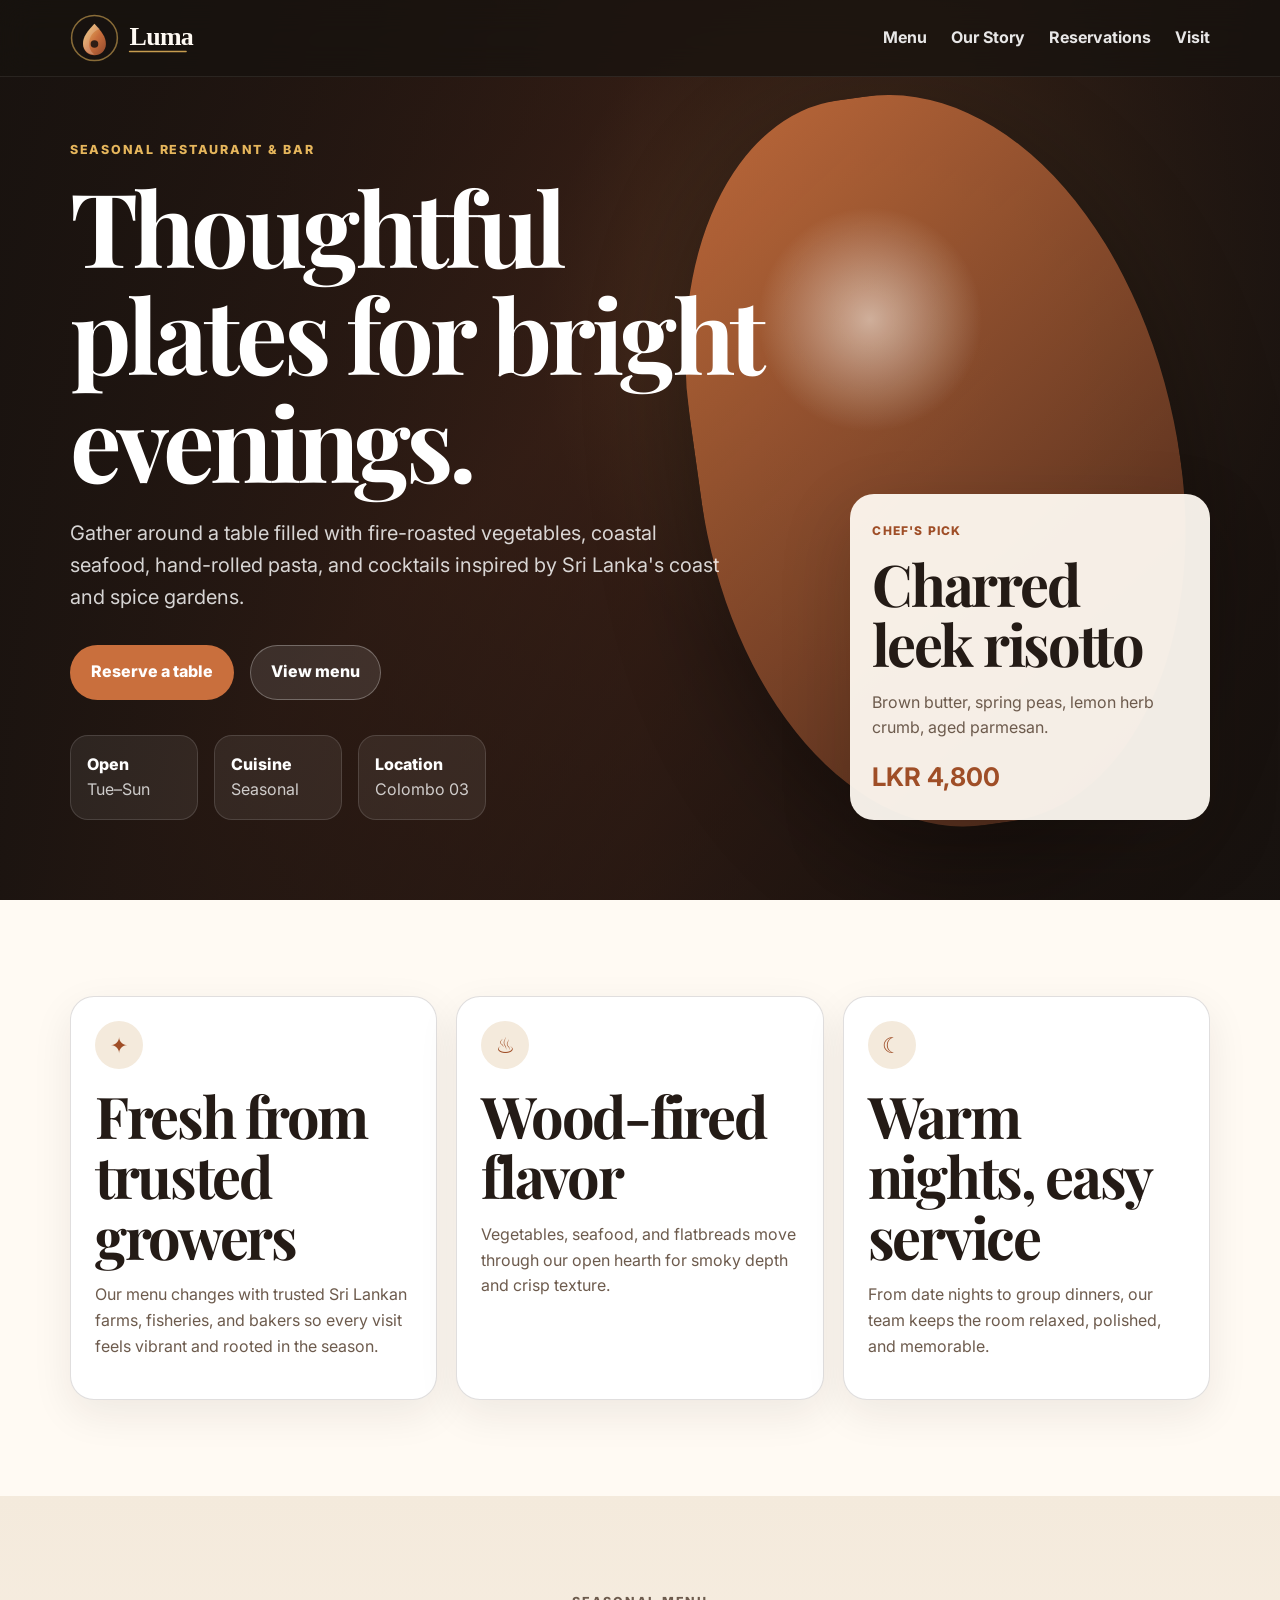
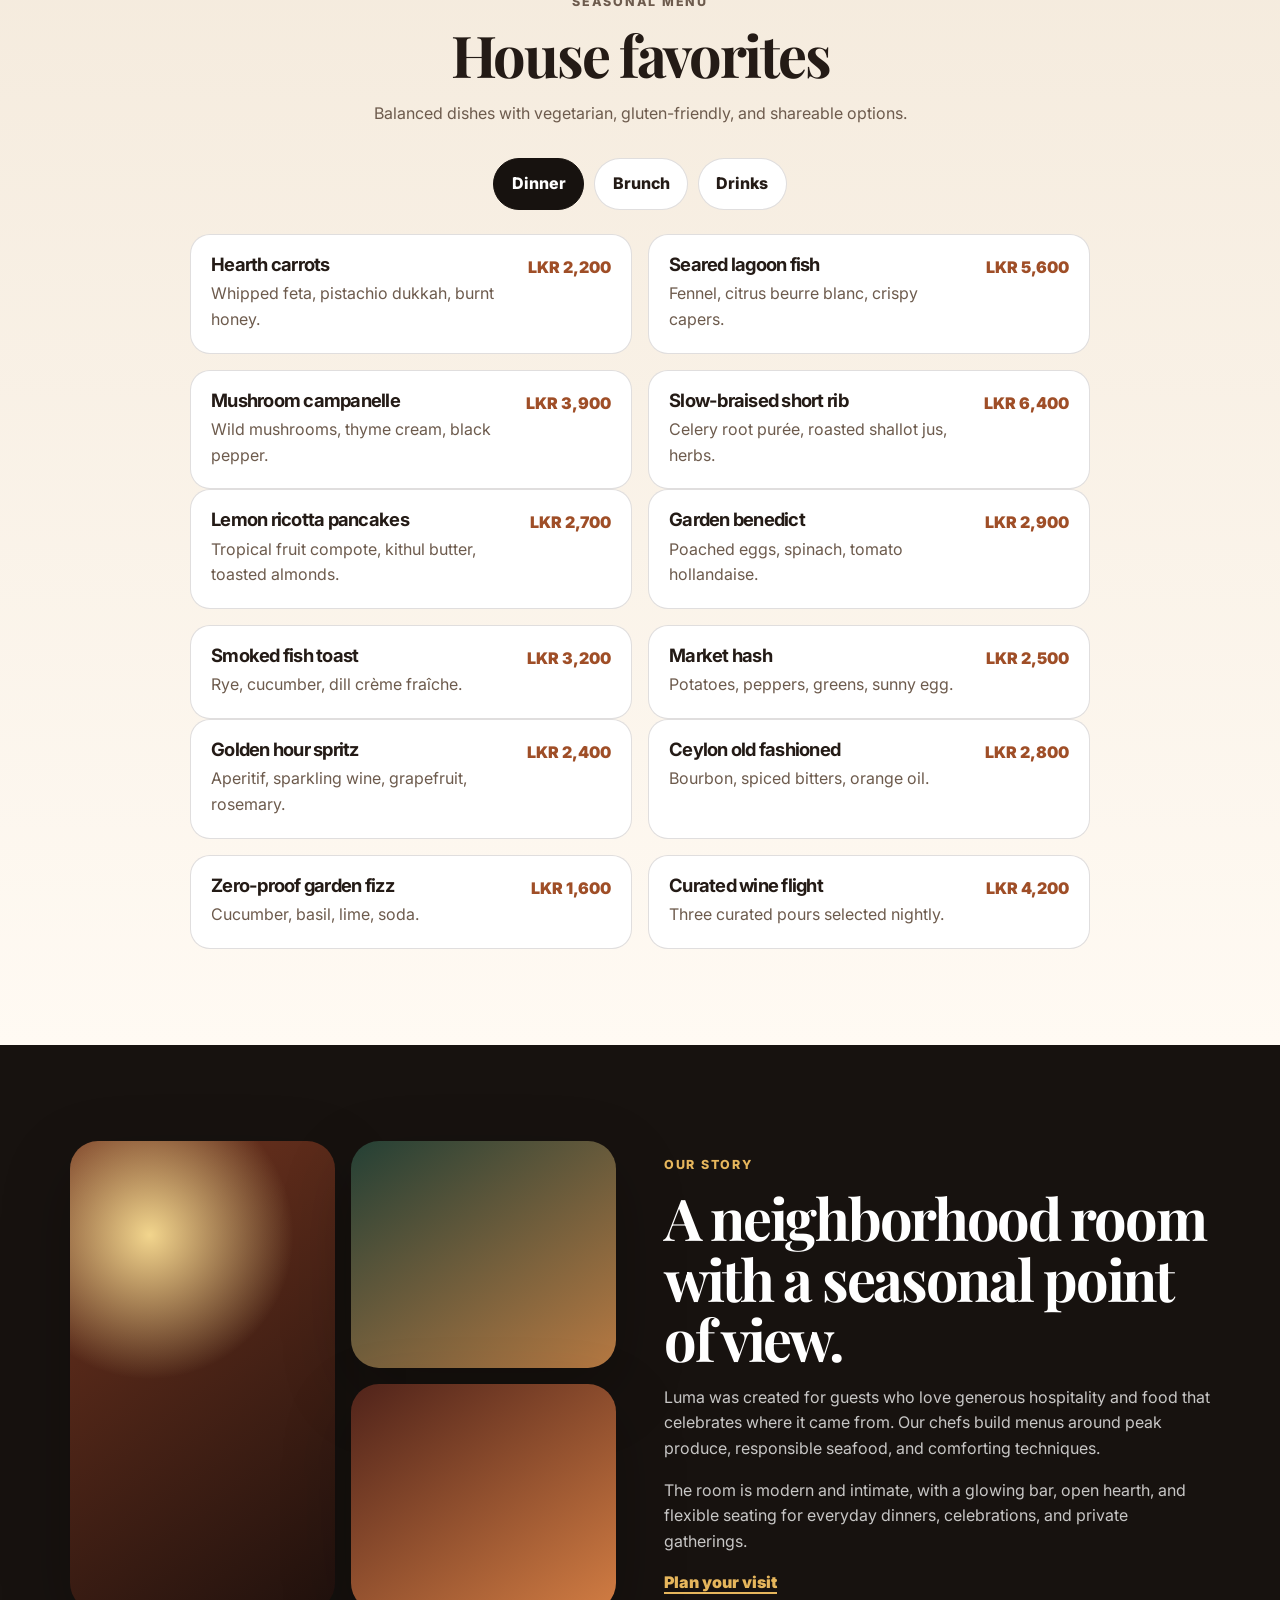
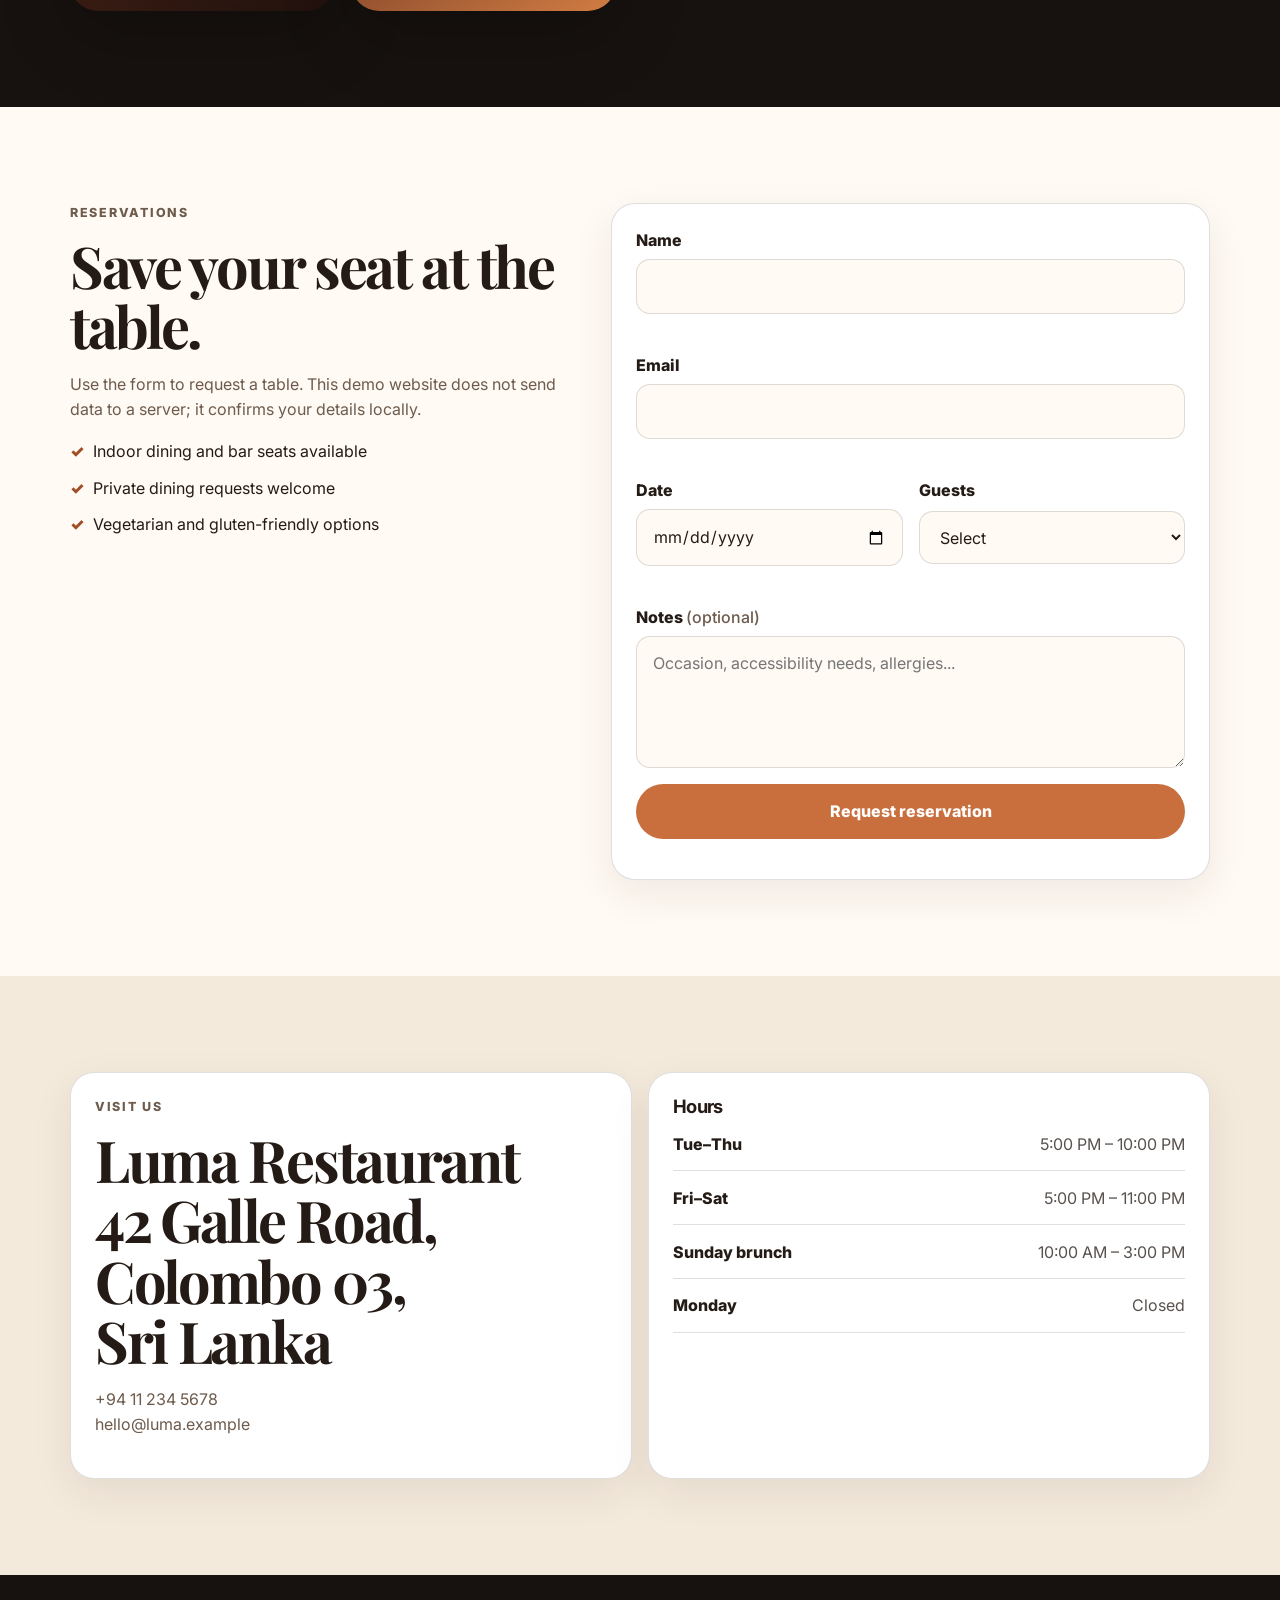
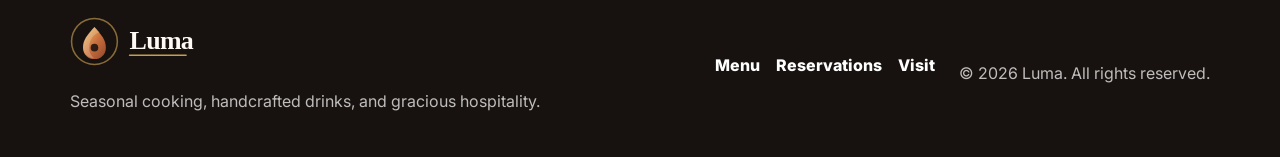
==== index.html @ 7c598e60 "Initial website" ====
<!DOCTYPE html>
<html lang="en">
<head>
  <meta charset="UTF-8">
  <meta name="viewport" content="width=device-width, initial-scale=1.0">
  <meta name="description" content="Luma is a premium modern restaurant in Colombo serving seasonal dishes, handcrafted drinks, and warm Sri Lankan hospitality. Explore our menu, hours, location, and reservations.">
  <meta name="keywords" content="restaurant, seasonal menu, fine casual dining, reservations, brunch, dinner">
  <meta name="author" content="Luma">
  <meta name="robots" content="index, follow">
  <meta property="og:title" content="Luma | Seasonal Restaurant & Bar">
  <meta property="og:description" content="Seasonal plates, crafted cocktails, and memorable hospitality in a modern dining room.">
  <meta property="og:type" content="website">
  <meta property="og:url" content="https://luma-restaurant.example/">
  <meta property="og:image" content="https://luma-restaurant.example/logo.svg">
  <meta name="twitter:card" content="summary_large_image">
  <meta name="theme-color" content="#17120f">
  <title>Luma | Seasonal Restaurant & Bar</title>
  <link rel="canonical" href="https://luma-restaurant.example/">
  <link rel="preconnect" href="https://fonts.googleapis.com">
  <link rel="preconnect" href="https://fonts.gstatic.com" crossorigin>
  <link href="https://fonts.googleapis.com/css2?family=Inter:wght@400;500;600;700;800&family=Playfair+Display:wght@600;700&display=swap" rel="stylesheet">
  <link rel="stylesheet" href="styles.css">
  <link rel="icon" href="favicon.svg" type="image/svg+xml">
  <link rel="apple-touch-icon" href="logo.svg">
  <script type="application/ld+json">
  {
    "@context": "https://schema.org",
    "@type": "Restaurant",
    "name": "Luma",
    "description": "A premium modern restaurant in Colombo serving seasonal dishes and handcrafted drinks.",
    "servesCuisine": ["Seasonal", "Contemporary Sri Lankan", "Vegetarian"],
    "priceRange": "LKR 1,000-6,000",
    "telephone": "+94-11-234-5678",
    "address": {
      "@type": "PostalAddress",
      "streetAddress": "42 Galle Road",
      "addressLocality": "Colombo 03",
      "addressRegion": "Western Province",
      "postalCode": "00300",
      "addressCountry": "LK"
    },
    "openingHoursSpecification": [
      {"@type":"OpeningHoursSpecification","dayOfWeek":["Tuesday","Wednesday","Thursday"],"opens":"17:00","closes":"22:00"},
      {"@type":"OpeningHoursSpecification","dayOfWeek":["Friday","Saturday"],"opens":"17:00","closes":"23:00"},
      {"@type":"OpeningHoursSpecification","dayOfWeek":"Sunday","opens":"10:00","closes":"15:00"}
    ],
    "acceptsReservations": "True"
  }
  </script>
</head>
<body>
  <a class="skip-link" href="#main">Skip to main content</a>

  <header class="site-header" data-header>
    <nav class="nav container" aria-label="Main navigation">
      <a class="logo" href="#hero" aria-label="Luma home">
        <img class="site-logo" src="logo.svg" alt="" width="220" height="64">
        <span class="logo-text">Luma</span>
      </a>
      <button class="nav-toggle" type="button" aria-label="Open menu" aria-expanded="false" aria-controls="primary-menu" data-nav-toggle>
        <span></span><span></span><span></span>
      </button>
      <ul class="nav-menu" id="primary-menu" data-nav-menu>
        <li><a href="#menu">Menu</a></li>
        <li><a href="#story">Our Story</a></li>
        <li><a href="#reservations">Reservations</a></li>
        <li><a href="#visit">Visit</a></li>
      </ul>
    </nav>
  </header>

  <main id="main">
    <section class="hero" id="hero" aria-labelledby="hero-title">
      <div class="hero-bg" aria-hidden="true"></div>
      <div class="container hero-grid">
        <div class="hero-content reveal">
          <p class="eyebrow">Seasonal restaurant & bar</p>
          <h1 id="hero-title">Thoughtful plates for bright evenings.</h1>
          <p class="hero-copy">Gather around a table filled with fire-roasted vegetables, coastal seafood, hand-rolled pasta, and cocktails inspired by Sri Lanka's coast and spice gardens.</p>
          <div class="hero-actions">
            <a class="btn btn-primary" href="#reservations">Reserve a table</a>
            <a class="btn btn-secondary" href="#menu">View menu</a>
          </div>
          <dl class="hero-meta" aria-label="Restaurant highlights">
            <div><dt>Open</dt><dd>Tue–Sun</dd></div>
            <div><dt>Cuisine</dt><dd>Seasonal</dd></div>
            <div><dt>Location</dt><dd>Colombo 03</dd></div>
          </dl>
        </div>
        <aside class="feature-card reveal" aria-label="Chef special">
          <span class="card-tag">Chef's pick</span>
          <h2>Charred leek risotto</h2>
          <p>Brown butter, spring peas, lemon herb crumb, aged parmesan.</p>
          <strong>LKR 4,800</strong>
        </aside>
      </div>
    </section>

    <section class="section intro" aria-label="Dining experience">
      <div class="container intro-grid">
        <article class="intro-card reveal">
          <span class="icon" aria-hidden="true">✦</span>
          <h2>Fresh from trusted growers</h2>
          <p>Our menu changes with trusted Sri Lankan farms, fisheries, and bakers so every visit feels vibrant and rooted in the season.</p>
        </article>
        <article class="intro-card reveal">
          <span class="icon" aria-hidden="true">♨</span>
          <h2>Wood-fired flavor</h2>
          <p>Vegetables, seafood, and flatbreads move through our open hearth for smoky depth and crisp texture.</p>
        </article>
        <article class="intro-card reveal">
          <span class="icon" aria-hidden="true">☾</span>
          <h2>Warm nights, easy service</h2>
          <p>From date nights to group dinners, our team keeps the room relaxed, polished, and memorable.</p>
        </article>
      </div>
    </section>

    <section class="section menu-section" id="menu" aria-labelledby="menu-title">
      <div class="container">
        <div class="section-heading reveal">
          <p class="eyebrow">Seasonal menu</p>
          <h2 id="menu-title">House favorites</h2>
          <p>Balanced dishes with vegetarian, gluten-friendly, and shareable options.</p>
        </div>
        <div class="menu-tabs reveal" role="tablist" aria-label="Menu categories">
          <button class="tab-button active" type="button" role="tab" aria-selected="true" aria-controls="dinner-panel" id="dinner-tab" data-tab="dinner">Dinner</button>
          <button class="tab-button" type="button" role="tab" aria-selected="false" aria-controls="brunch-panel" id="brunch-tab" data-tab="brunch">Brunch</button>
          <button class="tab-button" type="button" role="tab" aria-selected="false" aria-controls="drinks-panel" id="drinks-tab" data-tab="drinks">Drinks</button>
        </div>
        <div class="menu-panels">
          <div class="menu-panel active" id="dinner-panel" role="tabpanel" aria-labelledby="dinner-tab" data-panel="dinner">
            <article class="menu-item"><div><h3>Hearth carrots</h3><p>Whipped feta, pistachio dukkah, burnt honey.</p></div><span>LKR 2,200</span></article>
            <article class="menu-item"><div><h3>Seared lagoon fish</h3><p>Fennel, citrus beurre blanc, crispy capers.</p></div><span>LKR 5,600</span></article>
            <article class="menu-item"><div><h3>Mushroom campanelle</h3><p>Wild mushrooms, thyme cream, black pepper.</p></div><span>LKR 3,900</span></article>
            <article class="menu-item"><div><h3>Slow-braised short rib</h3><p>Celery root purée, roasted shallot jus, herbs.</p></div><span>LKR 6,400</span></article>
          </div>
          <div class="menu-panel" id="brunch-panel" role="tabpanel" aria-labelledby="brunch-tab" data-panel="brunch" hidden>
            <article class="menu-item"><div><h3>Lemon ricotta pancakes</h3><p>Tropical fruit compote, kithul butter, toasted almonds.</p></div><span>LKR 2,700</span></article>
            <article class="menu-item"><div><h3>Garden benedict</h3><p>Poached eggs, spinach, tomato hollandaise.</p></div><span>LKR 2,900</span></article>
            <article class="menu-item"><div><h3>Smoked fish toast</h3><p>Rye, cucumber, dill crème fraîche.</p></div><span>LKR 3,200</span></article>
            <article class="menu-item"><div><h3>Market hash</h3><p>Potatoes, peppers, greens, sunny egg.</p></div><span>LKR 2,500</span></article>
          </div>
          <div class="menu-panel" id="drinks-panel" role="tabpanel" aria-labelledby="drinks-tab" data-panel="drinks" hidden>
            <article class="menu-item"><div><h3>Golden hour spritz</h3><p>Aperitif, sparkling wine, grapefruit, rosemary.</p></div><span>LKR 2,400</span></article>
            <article class="menu-item"><div><h3>Ceylon old fashioned</h3><p>Bourbon, spiced bitters, orange oil.</p></div><span>LKR 2,800</span></article>
            <article class="menu-item"><div><h3>Zero-proof garden fizz</h3><p>Cucumber, basil, lime, soda.</p></div><span>LKR 1,600</span></article>
            <article class="menu-item"><div><h3>Curated wine flight</h3><p>Three curated pours selected nightly.</p></div><span>LKR 4,200</span></article>
          </div>
        </div>
      </div>
    </section>

    <section class="section story" id="story" aria-labelledby="story-title">
      <div class="container story-grid">
        <div class="image-mosaic reveal" aria-hidden="true">
          <div></div><div></div><div></div>
        </div>
        <div class="story-content reveal">
          <p class="eyebrow">Our story</p>
          <h2 id="story-title">A neighborhood room with a seasonal point of view.</h2>
          <p>Luma was created for guests who love generous hospitality and food that celebrates where it came from. Our chefs build menus around peak produce, responsible seafood, and comforting techniques.</p>
          <p>The room is modern and intimate, with a glowing bar, open hearth, and flexible seating for everyday dinners, celebrations, and private gatherings.</p>
          <a class="text-link" href="#visit">Plan your visit</a>
        </div>
      </div>
    </section>

    <section class="section reservations" id="reservations" aria-labelledby="reservation-title">
      <div class="container reservation-grid">
        <div class="reservation-copy reveal">
          <p class="eyebrow">Reservations</p>
          <h2 id="reservation-title">Save your seat at the table.</h2>
          <p>Use the form to request a table. This demo website does not send data to a server; it confirms your details locally.</p>
          <ul class="check-list">
            <li>Indoor dining and bar seats available</li>
            <li>Private dining requests welcome</li>
            <li>Vegetarian and gluten-friendly options</li>
          </ul>
        </div>
        <form class="reservation-form reveal" id="reservation-form" novalidate>
          <div class="form-row">
            <label for="name">Name</label>
            <input id="name" name="name" type="text" autocomplete="name" required minlength="2">
            <span class="error" id="name-error"></span>
          </div>
          <div class="form-row">
            <label for="email">Email</label>
            <input id="email" name="email" type="email" autocomplete="email" required>
            <span class="error" id="email-error"></span>
          </div>
          <div class="form-grid">
            <div class="form-row">
              <label for="date">Date</label>
              <input id="date" name="date" type="date" required>
              <span class="error" id="date-error"></span>
            </div>
            <div class="form-row">
              <label for="guests">Guests</label>
              <select id="guests" name="guests" required>
                <option value="">Select</option>
                <option>1</option><option>2</option><option>3</option><option>4</option><option>5</option><option>6</option><option>7+</option>
              </select>
              <span class="error" id="guests-error"></span>
            </div>
          </div>
          <div class="form-row">
            <label for="notes">Notes <span>(optional)</span></label>
            <textarea id="notes" name="notes" rows="4" placeholder="Occasion, accessibility needs, allergies..."></textarea>
          </div>
          <button class="btn btn-primary" type="submit">Request reservation</button>
          <p class="form-message" id="form-message" role="status" aria-live="polite"></p>
        </form>
      </div>
    </section>

    <section class="section visit" id="visit" aria-labelledby="visit-title">
      <div class="container visit-grid">
        <div class="visit-card reveal">
          <p class="eyebrow">Visit us</p>
          <h2 id="visit-title">Luma Restaurant<br>42 Galle Road,<br>Colombo 03,<br>Sri Lanka</h2>
          <p><a href="tel:+94112345678">+94 11 234 5678</a><br><a href="mailto:hello@luma.example">hello@luma.example</a></p>
        </div>
        <div class="hours-card reveal">
          <h3>Hours</h3>
          <dl class="hours-list">
            <div><dt>Tue–Thu</dt><dd>5:00 PM – 10:00 PM</dd></div>
            <div><dt>Fri–Sat</dt><dd>5:00 PM – 11:00 PM</dd></div>
            <div><dt>Sunday brunch</dt><dd>10:00 AM – 3:00 PM</dd></div>
            <div><dt>Monday</dt><dd>Closed</dd></div>
          </dl>
        </div>
      </div>
    </section>
  </main>

  <footer class="site-footer">
    <div class="container footer-grid">
      <div>
        <a class="logo" href="#hero" aria-label="Luma home">
          <img class="site-logo" src="logo.svg" alt="" width="220" height="64">
          <span class="logo-text">Luma</span>
        </a>
        <p>Seasonal cooking, handcrafted drinks, and gracious hospitality.</p>
      </div>
      <ul class="footer-links" aria-label="Footer navigation">
        <li><a href="#menu">Menu</a></li>
        <li><a href="#reservations">Reservations</a></li>
        <li><a href="#visit">Visit</a></li>
      </ul>
      <p class="copyright">© <span id="year"></span> Luma. All rights reserved.</p>
    </div>
  </footer>

  <script src="script.js" defer></script>
</body>
</html>
---- styles.css ----
:root {
  --bg: #17120f;
  --bg-soft: #241b16;
  --surface: #fffaf3;
  --surface-muted: #f4eadc;
  --text: #241b16;
  --text-soft: #6d5b4d;
  --white: #ffffff;
  --accent: #c96f3d;
  --accent-dark: #9f4e27;
  --gold: #e6b65c;
  --border: rgba(36, 27, 22, 0.14);
  --shadow: 0 24px 70px rgba(28, 16, 10, 0.18);
  --radius: 24px;
  --container: 1140px;
}

* { box-sizing: border-box; }
html { scroll-behavior: smooth; }
body {
  margin: 0;
  font-family: Inter, system-ui, -apple-system, BlinkMacSystemFont, "Segoe UI", sans-serif;
  color: var(--text);
  background: var(--surface);
  line-height: 1.6;
}

body.menu-open { overflow: hidden; }
img, svg { max-width: 100%; display: block; }
a { color: inherit; text-decoration: none; }
a:hover { color: var(--accent-dark); }
button, input, select, textarea { font: inherit; }
:focus-visible { outline: 3px solid var(--gold); outline-offset: 3px; }
.container { width: min(100% - 32px, var(--container)); margin-inline: auto; }
.skip-link {
  position: absolute; left: 1rem; top: -100px; z-index: 1000;
  background: var(--gold); color: var(--bg); padding: .75rem 1rem; border-radius: 999px;
}
.skip-link:focus { top: 1rem; }

.site-header {
  position: fixed; inset: 0 0 auto; z-index: 100;
  background: rgba(23, 18, 15, 0.72);
  backdrop-filter: blur(16px);
  border-bottom: 1px solid rgba(255, 255, 255, 0.08);
  transition: background .25s ease, box-shadow .25s ease;
}
.site-header.scrolled { background: rgba(23, 18, 15, 0.94); box-shadow: 0 10px 30px rgba(0,0,0,.18); }
.nav { min-height: 76px; display: flex; align-items: center; justify-content: space-between; gap: 1rem; color: var(--white); }
.logo { display: inline-flex; align-items: center; gap: .7rem; font-weight: 800; letter-spacing: -.02em; }
.site-logo { width: 168px; height: auto; }
.logo-text { position: absolute; width: 1px; height: 1px; padding: 0; margin: -1px; overflow: hidden; clip: rect(0, 0, 0, 0); white-space: nowrap; border: 0; }
.nav-menu { display: flex; align-items: center; gap: 1.5rem; list-style: none; margin: 0; padding: 0; font-weight: 700; }
.nav-menu a { opacity: .9; }
.nav-menu a:hover { color: var(--gold); opacity: 1; }
.nav-toggle { display: none; border: 0; background: transparent; width: 44px; height: 44px; padding: 10px; cursor: pointer; }
.nav-toggle span { display: block; height: 2px; margin: 6px 0; background: var(--white); transition: transform .2s ease, opacity .2s ease; }
.nav-toggle[aria-expanded="true"] span:nth-child(1) { transform: translateY(8px) rotate(45deg); }
.nav-toggle[aria-expanded="true"] span:nth-child(2) { opacity: 0; }
.nav-toggle[aria-expanded="true"] span:nth-child(3) { transform: translateY(-8px) rotate(-45deg); }

.hero { position: relative; min-height: 100svh; display: grid; align-items: center; padding: 132px 0 72px; color: var(--white); overflow: hidden; background: var(--bg); }
.hero-bg { position: absolute; inset: 0; background:
  linear-gradient(90deg, rgba(23,18,15,.92), rgba(23,18,15,.52), rgba(23,18,15,.85)),
  radial-gradient(circle at 72% 36%, rgba(230,182,92,.35), transparent 24rem),
  linear-gradient(135deg, #2a1710 0%, #5b2d1d 45%, #18100d 100%); }
.hero-bg::after { content: ""; position: absolute; inset: 10% 8% 8% auto; width: min(480px, 46vw); border-radius: 42% 58% 48% 52%; background:
  radial-gradient(circle at 40% 30%, rgba(255,250,243,.55), transparent 7rem),
  linear-gradient(145deg, rgba(201,111,61,.92), rgba(71,38,26,.8)); box-shadow: 0 38px 100px rgba(0,0,0,.35); transform: rotate(-8deg); }
.hero-grid { position: relative; display: grid; grid-template-columns: minmax(0, 1fr) 360px; gap: 2rem; align-items: end; }
.hero-content { max-width: 760px; }
.eyebrow { margin: 0 0 .75rem; color: var(--accent); font-weight: 800; letter-spacing: .14em; text-transform: uppercase; font-size: .78rem; }
.hero .eyebrow, .story .eyebrow { color: var(--gold); }
h1, h2, h3 { margin: 0; line-height: 1.05; letter-spacing: -.04em; }
h1, h2 { font-family: "Playfair Display", Georgia, serif; }
h1 { font-size: clamp(3rem, 8vw, 6.9rem); max-width: 850px; }
h2 { font-size: clamp(2rem, 4.5vw, 4rem); }
h3 { font-size: 1.15rem; }
.hero-copy { max-width: 650px; font-size: clamp(1.05rem, 2vw, 1.25rem); color: rgba(255,255,255,.82); margin: 1.4rem 0 2rem; }
.hero-actions { display: flex; gap: 1rem; flex-wrap: wrap; }
.btn { display: inline-flex; justify-content: center; align-items: center; min-height: 50px; padding: .85rem 1.25rem; border-radius: 999px; border: 1px solid transparent; font-weight: 800; cursor: pointer; transition: transform .2s ease, background .2s ease, color .2s ease; }
.btn:hover { transform: translateY(-2px); }
.btn-primary { background: var(--accent); color: var(--white); }
.btn-primary:hover { background: var(--accent-dark); color: var(--white); }
.btn-secondary { background: rgba(255,255,255,.1); color: var(--white); border-color: rgba(255,255,255,.28); }
.btn-secondary:hover { background: var(--white); color: var(--bg); }
.hero-meta { display: flex; flex-wrap: wrap; gap: 1rem; margin: 2.2rem 0 0; }
.hero-meta div { min-width: 128px; padding: 1rem; border: 1px solid rgba(255,255,255,.13); border-radius: 18px; background: rgba(255,255,255,.07); }
dt { font-weight: 800; } dd { margin: 0; color: inherit; opacity: .76; }
.feature-card { align-self: end; position: relative; padding: 1.4rem; border-radius: var(--radius); background: rgba(255,250,243,.94); color: var(--text); box-shadow: var(--shadow); }
.card-tag { display: inline-block; margin-bottom: .8rem; color: var(--accent-dark); font-weight: 800; text-transform: uppercase; letter-spacing: .1em; font-size: .75rem; }
.feature-card p { color: var(--text-soft); }
.feature-card strong { font-size: 1.6rem; color: var(--accent-dark); }

.section { padding: 96px 0; }
.intro { background: var(--surface); }
.intro-grid { display: grid; grid-template-columns: repeat(3, 1fr); gap: 1.2rem; }
.intro-card, .hours-card, .visit-card, .reservation-form { background: var(--white); border: 1px solid var(--border); border-radius: var(--radius); box-shadow: 0 14px 40px rgba(36,27,22,.08); }
.intro-card { padding: 1.5rem; }
.icon { display: grid; place-items: center; width: 48px; height: 48px; border-radius: 50%; margin-bottom: 1rem; background: var(--surface-muted); color: var(--accent-dark); font-size: 1.35rem; }
.intro-card p, .section-heading p, .story-content p, .reservation-copy p, .visit-card p { color: var(--text-soft); }

.menu-section { background: linear-gradient(180deg, var(--surface-muted), var(--surface)); }
.section-heading { max-width: 720px; text-align: center; margin: 0 auto 2rem; }
.menu-tabs { display: flex; justify-content: center; gap: .6rem; margin-bottom: 1.5rem; flex-wrap: wrap; }
.tab-button { border: 1px solid var(--border); background: var(--white); color: var(--text); border-radius: 999px; padding: .75rem 1.1rem; font-weight: 800; cursor: pointer; }
.tab-button.active { background: var(--bg); color: var(--white); border-color: var(--bg); }
.menu-panels { max-width: 900px; margin: 0 auto; }
.menu-panel { display: grid; grid-template-columns: repeat(2, 1fr); gap: 1rem; }
.menu-item { display: flex; justify-content: space-between; gap: 1rem; padding: 1.25rem; border-radius: 20px; background: var(--white); border: 1px solid var(--border); }
.menu-item p { margin: .45rem 0 0; color: var(--text-soft); }
.menu-item span { color: var(--accent-dark); font-weight: 900; white-space: nowrap; }

.story { background: var(--bg); color: var(--white); }
.story-grid { display: grid; grid-template-columns: 1fr 1fr; gap: 3rem; align-items: center; }
.image-mosaic { min-height: 470px; display: grid; grid-template-columns: 1fr 1fr; grid-template-rows: 1fr 1fr; gap: 1rem; }
.image-mosaic div { border-radius: 28px; background: linear-gradient(135deg, #8f472b, #e0a450); box-shadow: 0 24px 70px rgba(0,0,0,.24); }
.image-mosaic div:nth-child(1) { grid-row: span 2; background: radial-gradient(circle at 30% 20%, #f2d58d, transparent 9rem), linear-gradient(145deg, #71341f, #20110d); }
.image-mosaic div:nth-child(2) { background: linear-gradient(145deg, #244035, #b77942); }
.image-mosaic div:nth-child(3) { background: linear-gradient(145deg, #50231a, #d27d43); }
.story-content p { color: rgba(255,255,255,.76); }
.text-link { color: var(--gold); font-weight: 900; border-bottom: 2px solid currentColor; }

.reservation-grid { display: grid; grid-template-columns: .85fr 1fr; gap: 2rem; align-items: start; }
.check-list { padding: 0; list-style: none; display: grid; gap: .7rem; }
.check-list li::before { content: "✓"; color: var(--accent-dark); font-weight: 900; margin-right: .55rem; }
.reservation-form { padding: 1.5rem; display: grid; gap: 1rem; }
.form-grid { display: grid; grid-template-columns: 1fr 1fr; gap: 1rem; }
.form-row { display: grid; gap: .35rem; }
label { font-weight: 800; }
label span { color: var(--text-soft); font-weight: 500; }
input, select, textarea { width: 100%; border: 1px solid var(--border); border-radius: 14px; background: var(--surface); padding: .85rem 1rem; color: var(--text); }
textarea { resize: vertical; }
.error { min-height: 1.1rem; color: #a33a24; font-size: .9rem; }
.form-message { margin: 0; font-weight: 800; color: #28613a; }

.visit { background: var(--surface-muted); }
.visit-grid { display: grid; grid-template-columns: 1fr 1fr; gap: 1rem; }
.visit-card, .hours-card { padding: 1.5rem; }
.hours-list { display: grid; gap: .9rem; margin: 1rem 0 0; }
.hours-list div { display: flex; justify-content: space-between; gap: 1rem; border-bottom: 1px solid var(--border); padding-bottom: .8rem; }
.site-footer { background: var(--bg); color: var(--white); padding: 42px 0; }
.footer-grid { display: grid; grid-template-columns: 1.3fr auto auto; gap: 1.5rem; align-items: center; }
.footer-grid p { color: rgba(255,255,255,.72); margin-bottom: 0; }
.footer-links { list-style: none; padding: 0; margin: 0; display: flex; gap: 1rem; font-weight: 800; }
.footer-links a:hover { color: var(--gold); }
.copyright { text-align: right; }

.reveal { opacity: 0; transform: translateY(22px); transition: opacity .6s ease, transform .6s ease; }
.reveal.visible { opacity: 1; transform: none; }

@media (prefers-reduced-motion: reduce) {
  *, *::before, *::after { scroll-behavior: auto !important; transition-duration: .01ms !important; animation-duration: .01ms !important; }
  .reveal { opacity: 1; transform: none; }
}

@media (max-width: 900px) {
  .nav-toggle { display: block; }
  .nav-menu { position: fixed; inset: 76px 0 auto; display: grid; gap: 0; background: rgba(23,18,15,.98); padding: 1rem 1.5rem 1.5rem; transform: translateY(-130%); transition: transform .25s ease; }
  .nav-menu.open { transform: translateY(0); }
  .nav-menu a { display: block; padding: .9rem 0; }
  .hero-grid, .story-grid, .reservation-grid, .visit-grid { grid-template-columns: 1fr; }
  .feature-card { max-width: 440px; }
  .intro-grid { grid-template-columns: 1fr; }
  .menu-panel { grid-template-columns: 1fr; }
  .footer-grid { grid-template-columns: 1fr; text-align: left; }
  .copyright { text-align: left; }
}

@media (max-width: 560px) {
  .container { width: min(100% - 24px, var(--container)); }
  .section { padding: 68px 0; }
  .hero { padding-top: 116px; }
  .hero-actions, .btn { width: 100%; }
  .hero-meta { display: grid; grid-template-columns: 1fr; }
  .form-grid { grid-template-columns: 1fr; }
  .hours-list div { display: grid; }
  .image-mosaic { min-height: 330px; gap: .7rem; }
}
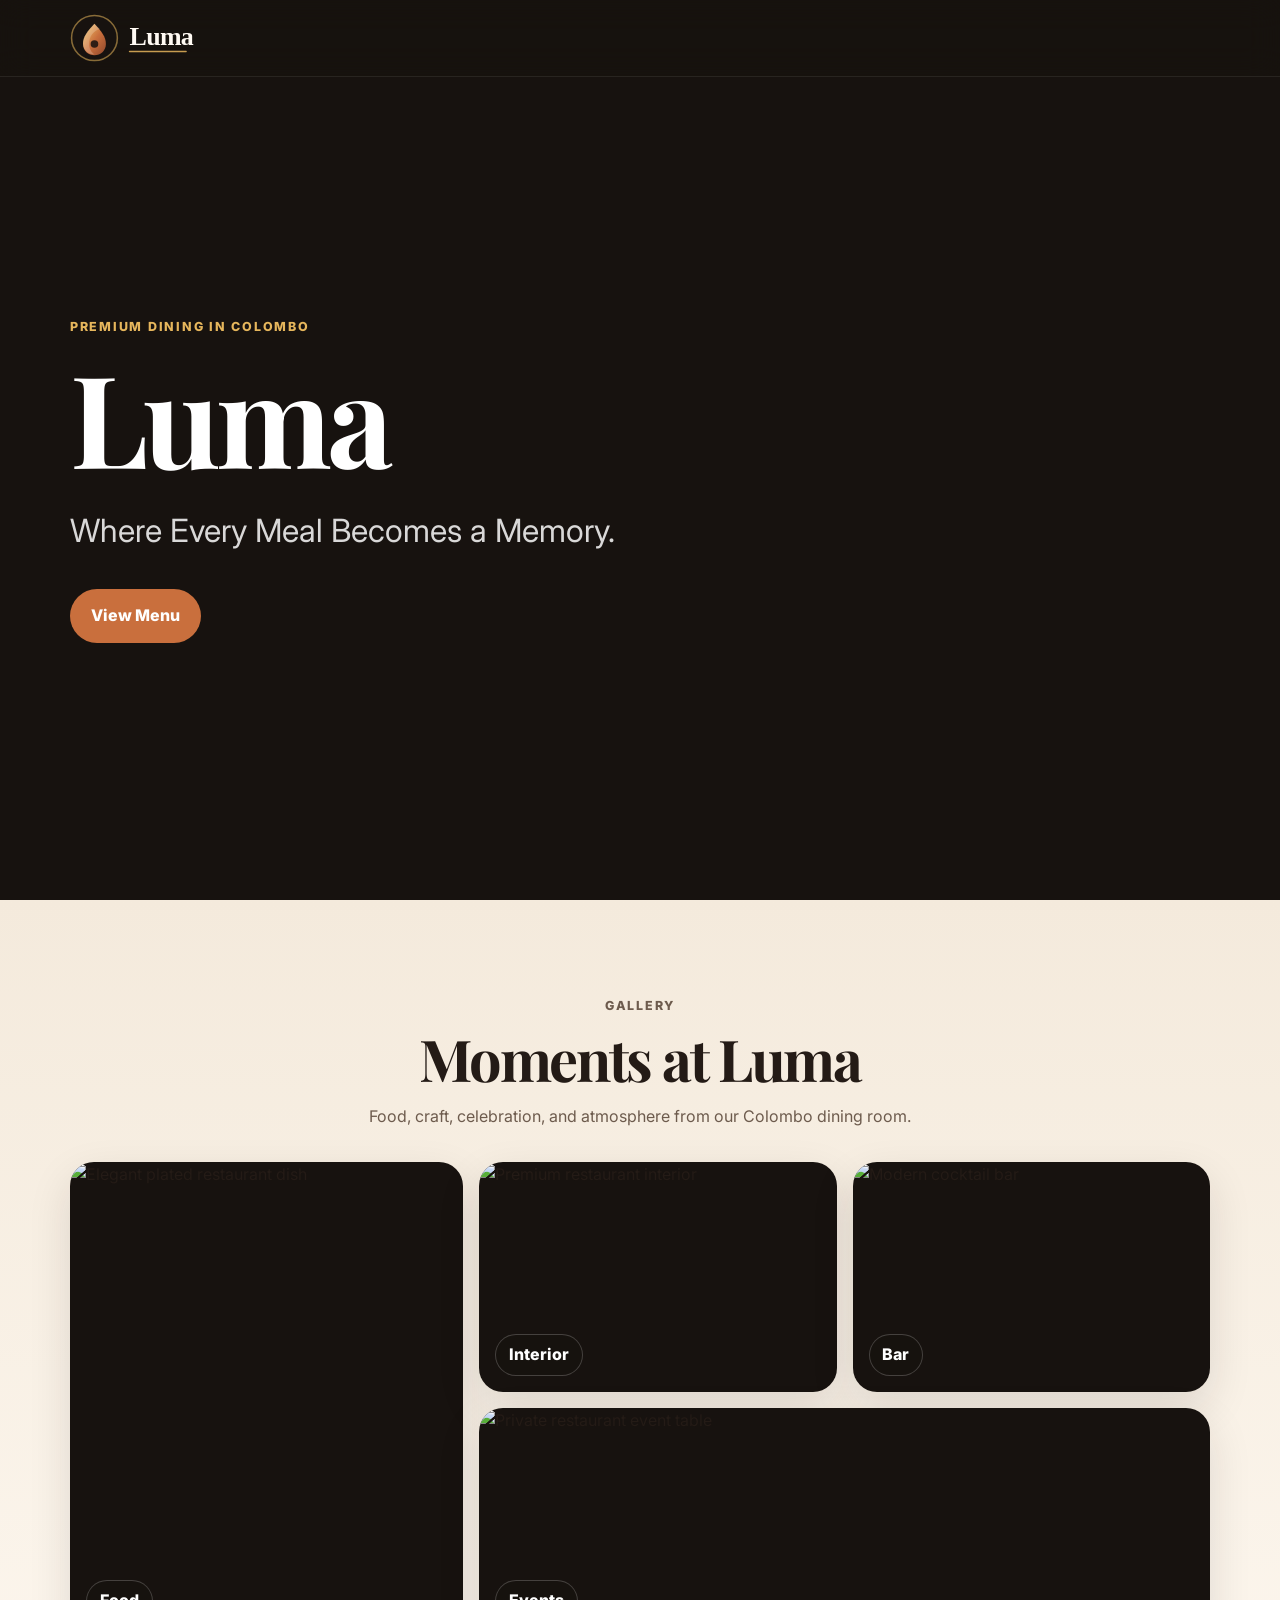
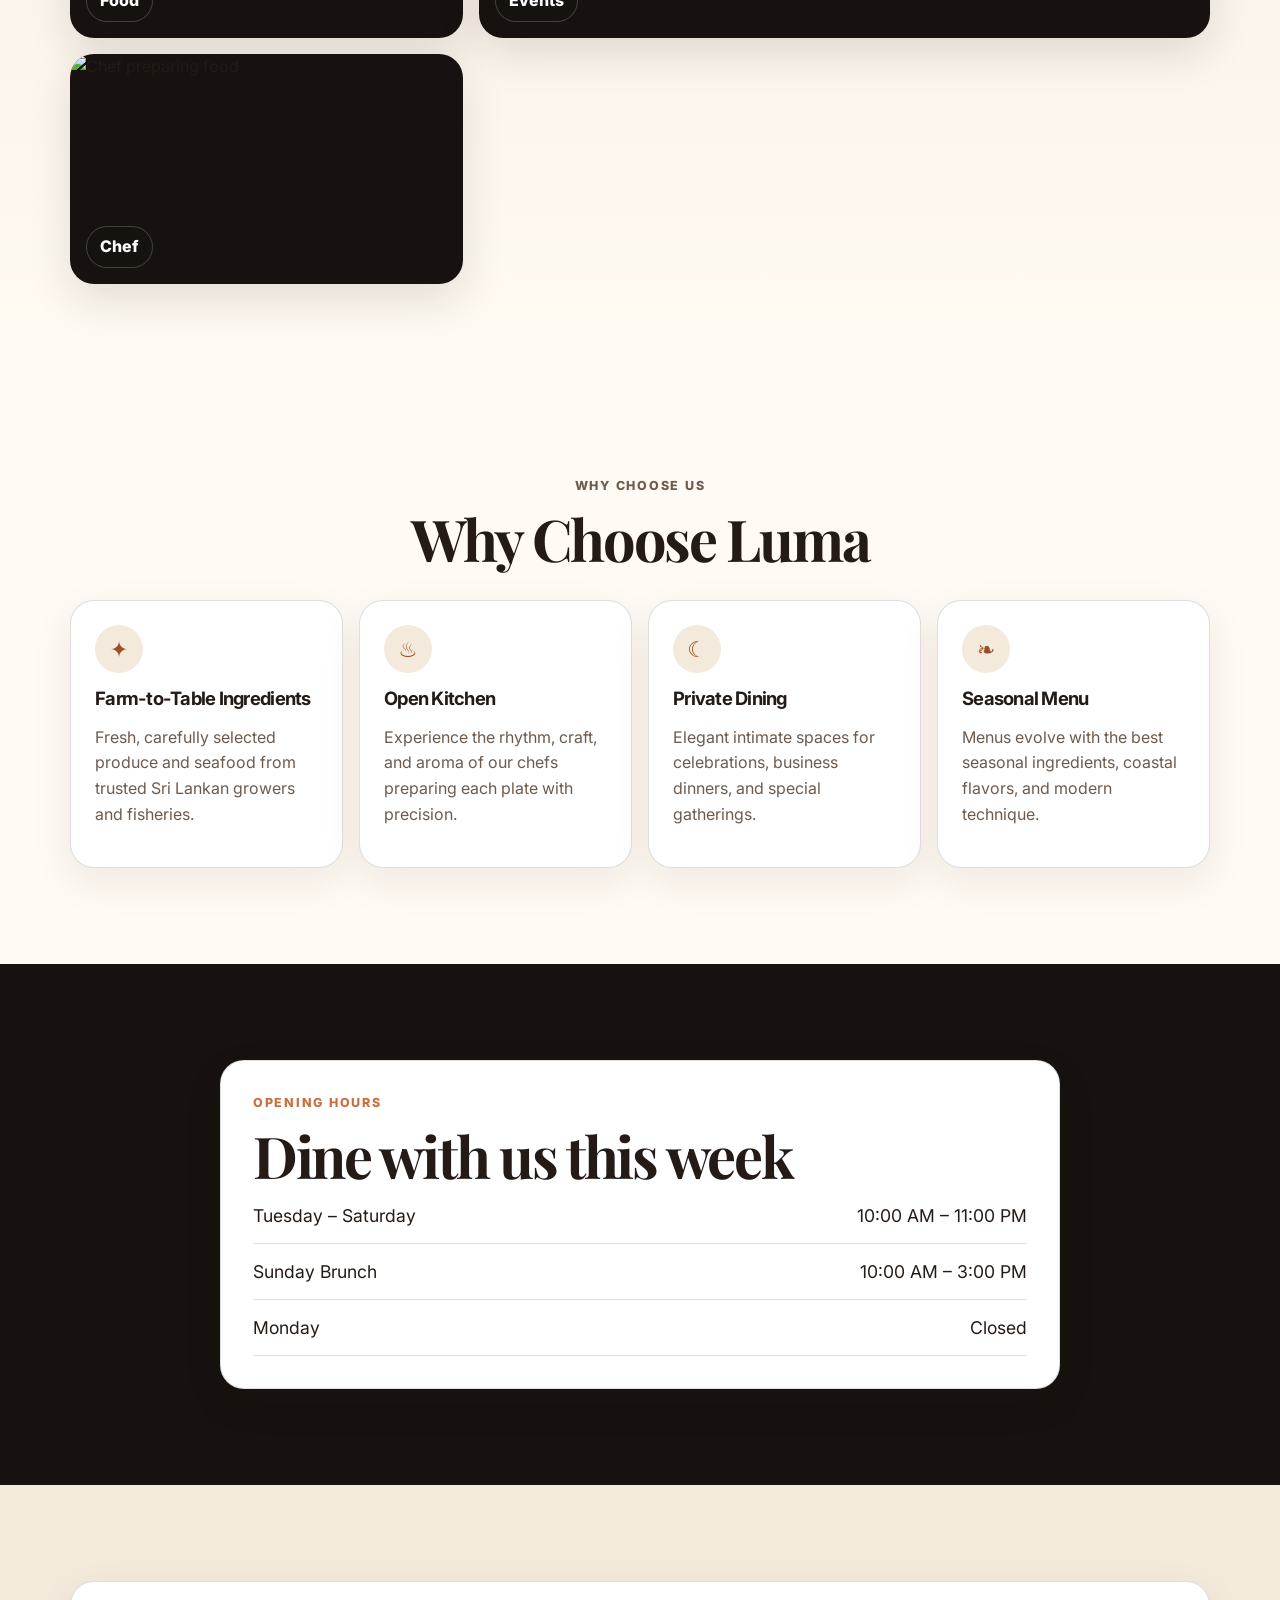
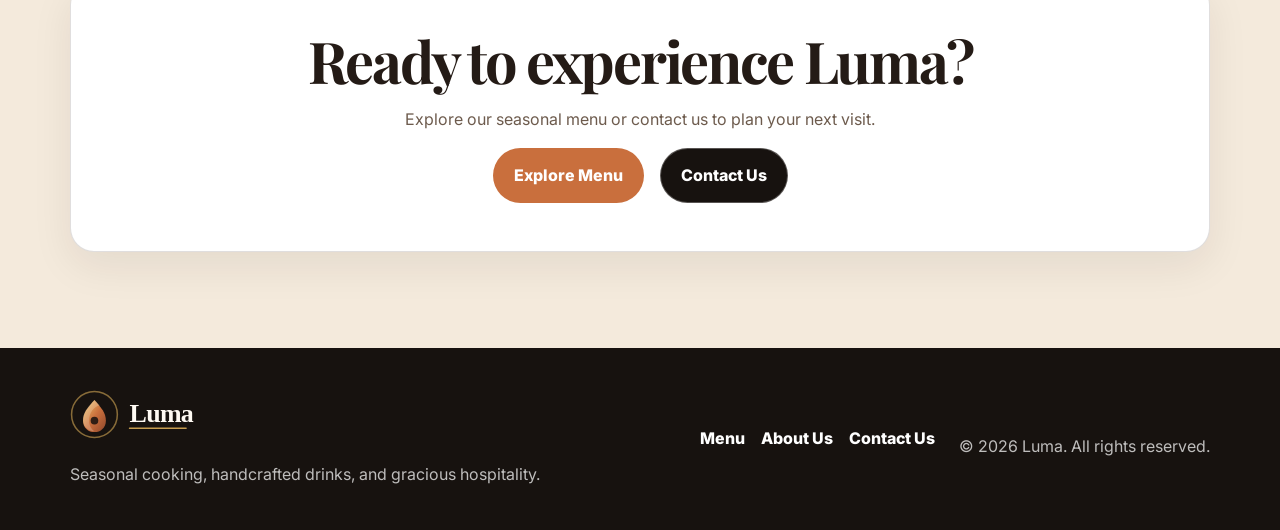
==== commit 5db8ebc7: "Update website" ====
--- a/index.html
+++ b/index.html
@@ -3,25 +3,24 @@
 <head>
   <meta charset="UTF-8">
   <meta name="viewport" content="width=device-width, initial-scale=1.0">
-  <meta name="description" content="Luma is a premium modern restaurant in Colombo serving seasonal dishes, handcrafted drinks, and warm Sri Lankan hospitality. Explore our menu, hours, location, and reservations.">
-  <meta name="keywords" content="restaurant, seasonal menu, fine casual dining, reservations, brunch, dinner">
+  <meta name="description" content="Luma is a premium modern restaurant in Colombo serving seasonal Sri Lankan-inspired cuisine, handcrafted drinks, and warm hospitality.">
   <meta name="author" content="Luma">
   <meta name="robots" content="index, follow">
-  <meta property="og:title" content="Luma | Seasonal Restaurant & Bar">
-  <meta property="og:description" content="Seasonal plates, crafted cocktails, and memorable hospitality in a modern dining room.">
+  <meta property="og:title" content="Luma | Premium Restaurant in Colombo">
+  <meta property="og:description" content="Where every meal becomes a memory. Discover Luma's premium dining experience in Colombo 03.">
   <meta property="og:type" content="website">
   <meta property="og:url" content="https://luma-restaurant.example/">
   <meta property="og:image" content="https://luma-restaurant.example/logo.svg">
   <meta name="twitter:card" content="summary_large_image">
   <meta name="theme-color" content="#17120f">
-  <title>Luma | Seasonal Restaurant & Bar</title>
+  <title>Luma | Premium Restaurant in Colombo</title>
   <link rel="canonical" href="https://luma-restaurant.example/">
   <link rel="preconnect" href="https://fonts.googleapis.com">
   <link rel="preconnect" href="https://fonts.gstatic.com" crossorigin>
   <link href="https://fonts.googleapis.com/css2?family=Inter:wght@400;500;600;700;800&family=Playfair+Display:wght@600;700&display=swap" rel="stylesheet">
-  <link rel="stylesheet" href="styles.css">
-  <link rel="icon" href="favicon.svg" type="image/svg+xml">
-  <link rel="apple-touch-icon" href="logo.svg">
+  <link rel="stylesheet" href="/styles.css">
+  <link rel="icon" href="/favicon.svg" type="image/svg+xml">
+  <link rel="apple-touch-icon" href="/logo.svg">
   <script type="application/ld+json">
   {
     "@context": "https://schema.org",
@@ -29,7 +28,7 @@
     "name": "Luma",
     "description": "A premium modern restaurant in Colombo serving seasonal dishes and handcrafted drinks.",
     "servesCuisine": ["Seasonal", "Contemporary Sri Lankan", "Vegetarian"],
-    "priceRange": "LKR 1,000-6,000",
+    "priceRange": "LKR 1,000-6,500",
     "telephone": "+94-11-234-5678",
     "address": {
       "@type": "PostalAddress",
@@ -40,218 +39,98 @@
       "addressCountry": "LK"
     },
     "openingHoursSpecification": [
-      {"@type":"OpeningHoursSpecification","dayOfWeek":["Tuesday","Wednesday","Thursday"],"opens":"17:00","closes":"22:00"},
-      {"@type":"OpeningHoursSpecification","dayOfWeek":["Friday","Saturday"],"opens":"17:00","closes":"23:00"},
+      {"@type":"OpeningHoursSpecification","dayOfWeek":["Tuesday","Wednesday","Thursday","Friday","Saturday"],"opens":"10:00","closes":"23:00"},
       {"@type":"OpeningHoursSpecification","dayOfWeek":"Sunday","opens":"10:00","closes":"15:00"}
-    ],
-    "acceptsReservations": "True"
+    ]
   }
   </script>
 </head>
 <body>
   <a class="skip-link" href="#main">Skip to main content</a>
-
   <header class="site-header" data-header>
     <nav class="nav container" aria-label="Main navigation">
-      <a class="logo" href="#hero" aria-label="Luma home">
-        <img class="site-logo" src="logo.svg" alt="" width="220" height="64">
-        <span class="logo-text">Luma</span>
-      </a>
-      <button class="nav-toggle" type="button" aria-label="Open menu" aria-expanded="false" aria-controls="primary-menu" data-nav-toggle>
-        <span></span><span></span><span></span>
-      </button>
+      <a class="logo" href="/" aria-label="Luma home"><img class="site-logo" src="/logo.svg" alt="" width="220" height="64"><span class="logo-text">Luma</span></a>
+      <button class="nav-toggle" type="button" aria-label="Open menu" aria-expanded="false" aria-controls="primary-menu" data-nav-toggle><span></span><span></span><span></span></div>
       <ul class="nav-menu" id="primary-menu" data-nav-menu>
-        <li><a href="#menu">Menu</a></li>
-        <li><a href="#story">Our Story</a></li>
-        <li><a href="#reservations">Reservations</a></li>
-        <li><a href="#visit">Visit</a></li>
+        <li><a class="active" href="/">Home</a></li>
+        <li><a href="/menu/">Menu</a></li>
+        <li><a href="/about/">About Us</a></li>
+        <li><a href="/contact/">Contact Us</a></li>
       </ul>
     </nav>
   </header>
 
   <main id="main">
-    <section class="hero" id="hero" aria-labelledby="hero-title">
-      <div class="hero-bg" aria-hidden="true"></div>
-      <div class="container hero-grid">
+    <section class="hero home-hero" aria-labelledby="hero-title">
+      <div class="hero-image" aria-hidden="true"></div>
+      <div class="container hero-grid single">
         <div class="hero-content reveal">
-          <p class="eyebrow">Seasonal restaurant & bar</p>
-          <h1 id="hero-title">Thoughtful plates for bright evenings.</h1>
-          <p class="hero-copy">Gather around a table filled with fire-roasted vegetables, coastal seafood, hand-rolled pasta, and cocktails inspired by Sri Lanka's coast and spice gardens.</p>
+          <p class="eyebrow">Premium dining in Colombo</p>
+          <h1 id="hero-title">Luma</h1>
+          <p class="hero-copy tagline">Where Every Meal Becomes a Memory.</p>
           <div class="hero-actions">
-            <a class="btn btn-primary" href="#reservations">Reserve a table</a>
-            <a class="btn btn-secondary" href="#menu">View menu</a>
-          </div>
-          <dl class="hero-meta" aria-label="Restaurant highlights">
-            <div><dt>Open</dt><dd>Tue–Sun</dd></div>
-            <div><dt>Cuisine</dt><dd>Seasonal</dd></div>
-            <div><dt>Location</dt><dd>Colombo 03</dd></div>
-          </dl>
-        </div>
-        <aside class="feature-card reveal" aria-label="Chef special">
-          <span class="card-tag">Chef's pick</span>
-          <h2>Charred leek risotto</h2>
-          <p>Brown butter, spring peas, lemon herb crumb, aged parmesan.</p>
-          <strong>LKR 4,800</strong>
-        </aside>
-      </div>
-    </section>
-
-    <section class="section intro" aria-label="Dining experience">
-      <div class="container intro-grid">
-        <article class="intro-card reveal">
-          <span class="icon" aria-hidden="true">✦</span>
-          <h2>Fresh from trusted growers</h2>
-          <p>Our menu changes with trusted Sri Lankan farms, fisheries, and bakers so every visit feels vibrant and rooted in the season.</p>
-        </article>
-        <article class="intro-card reveal">
-          <span class="icon" aria-hidden="true">♨</span>
-          <h2>Wood-fired flavor</h2>
-          <p>Vegetables, seafood, and flatbreads move through our open hearth for smoky depth and crisp texture.</p>
-        </article>
-        <article class="intro-card reveal">
-          <span class="icon" aria-hidden="true">☾</span>
-          <h2>Warm nights, easy service</h2>
-          <p>From date nights to group dinners, our team keeps the room relaxed, polished, and memorable.</p>
-        </article>
-      </div>
-    </section>
-
-    <section class="section menu-section" id="menu" aria-labelledby="menu-title">
-      <div class="container">
-        <div class="section-heading reveal">
-          <p class="eyebrow">Seasonal menu</p>
-          <h2 id="menu-title">House favorites</h2>
-          <p>Balanced dishes with vegetarian, gluten-friendly, and shareable options.</p>
-        </div>
-        <div class="menu-tabs reveal" role="tablist" aria-label="Menu categories">
-          <button class="tab-button active" type="button" role="tab" aria-selected="true" aria-controls="dinner-panel" id="dinner-tab" data-tab="dinner">Dinner</button>
-          <button class="tab-button" type="button" role="tab" aria-selected="false" aria-controls="brunch-panel" id="brunch-tab" data-tab="brunch">Brunch</button>
-          <button class="tab-button" type="button" role="tab" aria-selected="false" aria-controls="drinks-panel" id="drinks-tab" data-tab="drinks">Drinks</button>
-        </div>
-        <div class="menu-panels">
-          <div class="menu-panel active" id="dinner-panel" role="tabpanel" aria-labelledby="dinner-tab" data-panel="dinner">
-            <article class="menu-item"><div><h3>Hearth carrots</h3><p>Whipped feta, pistachio dukkah, burnt honey.</p></div><span>LKR 2,200</span></article>
-            <article class="menu-item"><div><h3>Seared lagoon fish</h3><p>Fennel, citrus beurre blanc, crispy capers.</p></div><span>LKR 5,600</span></article>
-            <article class="menu-item"><div><h3>Mushroom campanelle</h3><p>Wild mushrooms, thyme cream, black pepper.</p></div><span>LKR 3,900</span></article>
-            <article class="menu-item"><div><h3>Slow-braised short rib</h3><p>Celery root purée, roasted shallot jus, herbs.</p></div><span>LKR 6,400</span></article>
-          </div>
-          <div class="menu-panel" id="brunch-panel" role="tabpanel" aria-labelledby="brunch-tab" data-panel="brunch" hidden>
-            <article class="menu-item"><div><h3>Lemon ricotta pancakes</h3><p>Tropical fruit compote, kithul butter, toasted almonds.</p></div><span>LKR 2,700</span></article>
-            <article class="menu-item"><div><h3>Garden benedict</h3><p>Poached eggs, spinach, tomato hollandaise.</p></div><span>LKR 2,900</span></article>
-            <article class="menu-item"><div><h3>Smoked fish toast</h3><p>Rye, cucumber, dill crème fraîche.</p></div><span>LKR 3,200</span></article>
-            <article class="menu-item"><div><h3>Market hash</h3><p>Potatoes, peppers, greens, sunny egg.</p></div><span>LKR 2,500</span></article>
-          </div>
-          <div class="menu-panel" id="drinks-panel" role="tabpanel" aria-labelledby="drinks-tab" data-panel="drinks" hidden>
-            <article class="menu-item"><div><h3>Golden hour spritz</h3><p>Aperitif, sparkling wine, grapefruit, rosemary.</p></div><span>LKR 2,400</span></article>
-            <article class="menu-item"><div><h3>Ceylon old fashioned</h3><p>Bourbon, spiced bitters, orange oil.</p></div><span>LKR 2,800</span></article>
-            <article class="menu-item"><div><h3>Zero-proof garden fizz</h3><p>Cucumber, basil, lime, soda.</p></div><span>LKR 1,600</span></article>
-            <article class="menu-item"><div><h3>Curated wine flight</h3><p>Three curated pours selected nightly.</p></div><span>LKR 4,200</span></article>
+            <a class="btn btn-primary" href="/menu/">View Menu</a>
           </div>
         </div>
       </div>
     </section>
 
-    <section class="section story" id="story" aria-labelledby="story-title">
-      <div class="container story-grid">
-        <div class="image-mosaic reveal" aria-hidden="true">
-          <div></div><div></div><div></div>
+    <section class="section gallery-section" aria-labelledby="gallery-title">
+      <div class="container">
+        <div class="section-heading reveal">
+          <p class="eyebrow">Gallery</p>
+          <h2 id="gallery-title">Moments at Luma</h2>
+          <p>Food, craft, celebration, and atmosphere from our Colombo dining room.</p>
         </div>
-        <div class="story-content reveal">
-          <p class="eyebrow">Our story</p>
-          <h2 id="story-title">A neighborhood room with a seasonal point of view.</h2>
-          <p>Luma was created for guests who love generous hospitality and food that celebrates where it came from. Our chefs build menus around peak produce, responsible seafood, and comforting techniques.</p>
-          <p>The room is modern and intimate, with a glowing bar, open hearth, and flexible seating for everyday dinners, celebrations, and private gatherings.</p>
-          <a class="text-link" href="#visit">Plan your visit</a>
+        <div class="gallery-grid reveal" data-gallery>
+          <div class="gallery-item tall"><img src="https://images.unsplash.com/photo-1504674900247-0877df9cc836?auto=format&fit=crop&w=700&q=75" alt="Elegant plated restaurant dish"><span>Food</span></div>
+          <div class="gallery-item"><img src="https://images.unsplash.com/photo-1517248135467-4c7edcad34c4?auto=format&fit=crop&w=700&q=75" alt="Premium restaurant interior"><span>Interior</span></div>
+          <div class="gallery-item"><img src="https://images.unsplash.com/photo-1470337458703-46ad1756a187?auto=format&fit=crop&w=700&q=75" alt="Modern cocktail bar"><span>Bar</span></div>
+          <div class="gallery-item wide"><img src="https://images.unsplash.com/photo-1555244162-803834f70033?auto=format&fit=crop&w=900&q=75" alt="Private restaurant event table"><span>Events</span></div>
+          <div class="gallery-item"><img src="https://images.unsplash.com/photo-1577219491135-ce391730fb2c?auto=format&fit=crop&w=700&q=75" alt="Chef preparing food"><span>Chef</span></div>
         </div>
       </div>
     </section>
 
-    <section class="section reservations" id="reservations" aria-labelledby="reservation-title">
-      <div class="container reservation-grid">
-        <div class="reservation-copy reveal">
-          <p class="eyebrow">Reservations</p>
-          <h2 id="reservation-title">Save your seat at the table.</h2>
-          <p>Use the form to request a table. This demo website does not send data to a server; it confirms your details locally.</p>
-          <ul class="check-list">
-            <li>Indoor dining and bar seats available</li>
-            <li>Private dining requests welcome</li>
-            <li>Vegetarian and gluten-friendly options</li>
-          </ul>
+    <section class="section why-section" aria-labelledby="why-title">
+      <div class="container">
+        <div class="section-heading reveal">
+          <p class="eyebrow">Why choose us</p>
+          <h2 id="why-title">Why Choose Luma</h2>
         </div>
-        <form class="reservation-form reveal" id="reservation-form" novalidate>
-          <div class="form-row">
-            <label for="name">Name</label>
-            <input id="name" name="name" type="text" autocomplete="name" required minlength="2">
-            <span class="error" id="name-error"></span>
-          </div>
-          <div class="form-row">
-            <label for="email">Email</label>
-            <input id="email" name="email" type="email" autocomplete="email" required>
-            <span class="error" id="email-error"></span>
-          </div>
-          <div class="form-grid">
-            <div class="form-row">
-              <label for="date">Date</label>
-              <input id="date" name="date" type="date" required>
-              <span class="error" id="date-error"></span>
-            </div>
-            <div class="form-row">
-              <label for="guests">Guests</label>
-              <select id="guests" name="guests" required>
-                <option value="">Select</option>
-                <option>1</option><option>2</option><option>3</option><option>4</option><option>5</option><option>6</option><option>7+</option>
-              </select>
-              <span class="error" id="guests-error"></span>
-            </div>
-          </div>
-          <div class="form-row">
-            <label for="notes">Notes <span>(optional)</span></label>
-            <textarea id="notes" name="notes" rows="4" placeholder="Occasion, accessibility needs, allergies..."></textarea>
-          </div>
-          <button class="btn btn-primary" type="submit">Request reservation</button>
-          <p class="form-message" id="form-message" role="status" aria-live="polite"></p>
-        </form>
+        <div class="feature-grid">
+          <article class="intro-card reveal"><span class="icon">✦</span><h3>Farm-to-Table Ingredients</h3><p>Fresh, carefully selected produce and seafood from trusted Sri Lankan growers and fisheries.</p></article>
+          <article class="intro-card reveal"><span class="icon">♨</span><h3>Open Kitchen</h3><p>Experience the rhythm, craft, and aroma of our chefs preparing each plate with precision.</p></article>
+          <article class="intro-card reveal"><span class="icon">☾</span><h3>Private Dining</h3><p>Elegant intimate spaces for celebrations, business dinners, and special gatherings.</p></article>
+          <article class="intro-card reveal"><span class="icon">❧</span><h3>Seasonal Menu</h3><p>Menus evolve with the best seasonal ingredients, coastal flavors, and modern technique.</p></article>
+        </div>
       </div>
     </section>
 
-    <section class="section visit" id="visit" aria-labelledby="visit-title">
-      <div class="container visit-grid">
-        <div class="visit-card reveal">
-          <p class="eyebrow">Visit us</p>
-          <h2 id="visit-title">Luma Restaurant<br>42 Galle Road,<br>Colombo 03,<br>Sri Lanka</h2>
-          <p><a href="tel:+94112345678">+94 11 234 5678</a><br><a href="mailto:hello@luma.example">hello@luma.example</a></p>
-        </div>
+    <section class="section hours-section" aria-labelledby="hours-title">
+      <div class="container narrow">
         <div class="hours-card reveal">
-          <h3>Hours</h3>
-          <dl class="hours-list">
-            <div><dt>Tue–Thu</dt><dd>5:00 PM – 10:00 PM</dd></div>
-            <div><dt>Fri–Sat</dt><dd>5:00 PM – 11:00 PM</dd></div>
-            <div><dt>Sunday brunch</dt><dd>10:00 AM – 3:00 PM</dd></div>
+          <p class="eyebrow">Opening hours</p>
+          <h2 id="hours-title">Dine with us this week</h2>
+          <dl class="hours-list large">
+            <div><dt>Tuesday – Saturday</dt><dd>10:00 AM – 11:00 PM</dd></div>
+            <div><dt>Sunday Brunch</dt><dd>10:00 AM – 3:00 PM</dd></div>
             <div><dt>Monday</dt><dd>Closed</dd></div>
           </dl>
         </div>
       </div>
     </section>
+
+    <section class="section cta-section">
+      <div class="container cta-card reveal">
+        <h2>Ready to experience Luma?</h2>
+        <p>Explore our seasonal menu or contact us to plan your next visit.</p>
+        <div class="hero-actions center"><a class="btn btn-primary" href="/menu/">Explore Menu</a><a class="btn btn-secondary dark" href="/contact/">Contact Us</a></div>
+      </div>
+    </section>
   </main>
 
-  <footer class="site-footer">
-    <div class="container footer-grid">
-      <div>
-        <a class="logo" href="#hero" aria-label="Luma home">
-          <img class="site-logo" src="logo.svg" alt="" width="220" height="64">
-          <span class="logo-text">Luma</span>
-        </a>
-        <p>Seasonal cooking, handcrafted drinks, and gracious hospitality.</p>
-      </div>
-      <ul class="footer-links" aria-label="Footer navigation">
-        <li><a href="#menu">Menu</a></li>
-        <li><a href="#reservations">Reservations</a></li>
-        <li><a href="#visit">Visit</a></li>
-      </ul>
-      <p class="copyright">© <span id="year"></span> Luma. All rights reserved.</p>
-    </div>
-  </footer>
-
-  <script src="script.js" defer></script>
+  <footer class="site-footer"><div class="container footer-grid"><div><a class="logo" href="/" aria-label="Luma home"><img class="site-logo" src="/logo.svg" alt="" width="220" height="64"><span class="logo-text">Luma</span></a><p>Seasonal cooking, handcrafted drinks, and gracious hospitality.</p></div><ul class="footer-links" aria-label="Footer navigation"><li><a href="/menu/">Menu</a></li><li><a href="/about/">About Us</a></li><li><a href="/contact/">Contact Us</a></li></ul><p class="copyright">© <span id="year"></span> Luma. All rights reserved.</p></div></footer>
+  <script src="/script.js" defer></script>
 </body>
 </html>
--- a/styles.css
+++ b/styles.css
@@ -1,179 +1 @@
-:root {
-  --bg: #17120f;
-  --bg-soft: #241b16;
-  --surface: #fffaf3;
-  --surface-muted: #f4eadc;
-  --text: #241b16;
-  --text-soft: #6d5b4d;
-  --white: #ffffff;
-  --accent: #c96f3d;
-  --accent-dark: #9f4e27;
-  --gold: #e6b65c;
-  --border: rgba(36, 27, 22, 0.14);
-  --shadow: 0 24px 70px rgba(28, 16, 10, 0.18);
-  --radius: 24px;
-  --container: 1140px;
-}
-
-* { box-sizing: border-box; }
-html { scroll-behavior: smooth; }
-body {
-  margin: 0;
-  font-family: Inter, system-ui, -apple-system, BlinkMacSystemFont, "Segoe UI", sans-serif;
-  color: var(--text);
-  background: var(--surface);
-  line-height: 1.6;
-}
-
-body.menu-open { overflow: hidden; }
-img, svg { max-width: 100%; display: block; }
-a { color: inherit; text-decoration: none; }
-a:hover { color: var(--accent-dark); }
-button, input, select, textarea { font: inherit; }
-:focus-visible { outline: 3px solid var(--gold); outline-offset: 3px; }
-.container { width: min(100% - 32px, var(--container)); margin-inline: auto; }
-.skip-link {
-  position: absolute; left: 1rem; top: -100px; z-index: 1000;
-  background: var(--gold); color: var(--bg); padding: .75rem 1rem; border-radius: 999px;
-}
-.skip-link:focus { top: 1rem; }
-
-.site-header {
-  position: fixed; inset: 0 0 auto; z-index: 100;
-  background: rgba(23, 18, 15, 0.72);
-  backdrop-filter: blur(16px);
-  border-bottom: 1px solid rgba(255, 255, 255, 0.08);
-  transition: background .25s ease, box-shadow .25s ease;
-}
-.site-header.scrolled { background: rgba(23, 18, 15, 0.94); box-shadow: 0 10px 30px rgba(0,0,0,.18); }
-.nav { min-height: 76px; display: flex; align-items: center; justify-content: space-between; gap: 1rem; color: var(--white); }
-.logo { display: inline-flex; align-items: center; gap: .7rem; font-weight: 800; letter-spacing: -.02em; }
-.site-logo { width: 168px; height: auto; }
-.logo-text { position: absolute; width: 1px; height: 1px; padding: 0; margin: -1px; overflow: hidden; clip: rect(0, 0, 0, 0); white-space: nowrap; border: 0; }
-.nav-menu { display: flex; align-items: center; gap: 1.5rem; list-style: none; margin: 0; padding: 0; font-weight: 700; }
-.nav-menu a { opacity: .9; }
-.nav-menu a:hover { color: var(--gold); opacity: 1; }
-.nav-toggle { display: none; border: 0; background: transparent; width: 44px; height: 44px; padding: 10px; cursor: pointer; }
-.nav-toggle span { display: block; height: 2px; margin: 6px 0; background: var(--white); transition: transform .2s ease, opacity .2s ease; }
-.nav-toggle[aria-expanded="true"] span:nth-child(1) { transform: translateY(8px) rotate(45deg); }
-.nav-toggle[aria-expanded="true"] span:nth-child(2) { opacity: 0; }
-.nav-toggle[aria-expanded="true"] span:nth-child(3) { transform: translateY(-8px) rotate(-45deg); }
-
-.hero { position: relative; min-height: 100svh; display: grid; align-items: center; padding: 132px 0 72px; color: var(--white); overflow: hidden; background: var(--bg); }
-.hero-bg { position: absolute; inset: 0; background:
-  linear-gradient(90deg, rgba(23,18,15,.92), rgba(23,18,15,.52), rgba(23,18,15,.85)),
-  radial-gradient(circle at 72% 36%, rgba(230,182,92,.35), transparent 24rem),
-  linear-gradient(135deg, #2a1710 0%, #5b2d1d 45%, #18100d 100%); }
-.hero-bg::after { content: ""; position: absolute; inset: 10% 8% 8% auto; width: min(480px, 46vw); border-radius: 42% 58% 48% 52%; background:
-  radial-gradient(circle at 40% 30%, rgba(255,250,243,.55), transparent 7rem),
-  linear-gradient(145deg, rgba(201,111,61,.92), rgba(71,38,26,.8)); box-shadow: 0 38px 100px rgba(0,0,0,.35); transform: rotate(-8deg); }
-.hero-grid { position: relative; display: grid; grid-template-columns: minmax(0, 1fr) 360px; gap: 2rem; align-items: end; }
-.hero-content { max-width: 760px; }
-.eyebrow { margin: 0 0 .75rem; color: var(--accent); font-weight: 800; letter-spacing: .14em; text-transform: uppercase; font-size: .78rem; }
-.hero .eyebrow, .story .eyebrow { color: var(--gold); }
-h1, h2, h3 { margin: 0; line-height: 1.05; letter-spacing: -.04em; }
-h1, h2 { font-family: "Playfair Display", Georgia, serif; }
-h1 { font-size: clamp(3rem, 8vw, 6.9rem); max-width: 850px; }
-h2 { font-size: clamp(2rem, 4.5vw, 4rem); }
-h3 { font-size: 1.15rem; }
-.hero-copy { max-width: 650px; font-size: clamp(1.05rem, 2vw, 1.25rem); color: rgba(255,255,255,.82); margin: 1.4rem 0 2rem; }
-.hero-actions { display: flex; gap: 1rem; flex-wrap: wrap; }
-.btn { display: inline-flex; justify-content: center; align-items: center; min-height: 50px; padding: .85rem 1.25rem; border-radius: 999px; border: 1px solid transparent; font-weight: 800; cursor: pointer; transition: transform .2s ease, background .2s ease, color .2s ease; }
-.btn:hover { transform: translateY(-2px); }
-.btn-primary { background: var(--accent); color: var(--white); }
-.btn-primary:hover { background: var(--accent-dark); color: var(--white); }
-.btn-secondary { background: rgba(255,255,255,.1); color: var(--white); border-color: rgba(255,255,255,.28); }
-.btn-secondary:hover { background: var(--white); color: var(--bg); }
-.hero-meta { display: flex; flex-wrap: wrap; gap: 1rem; margin: 2.2rem 0 0; }
-.hero-meta div { min-width: 128px; padding: 1rem; border: 1px solid rgba(255,255,255,.13); border-radius: 18px; background: rgba(255,255,255,.07); }
-dt { font-weight: 800; } dd { margin: 0; color: inherit; opacity: .76; }
-.feature-card { align-self: end; position: relative; padding: 1.4rem; border-radius: var(--radius); background: rgba(255,250,243,.94); color: var(--text); box-shadow: var(--shadow); }
-.card-tag { display: inline-block; margin-bottom: .8rem; color: var(--accent-dark); font-weight: 800; text-transform: uppercase; letter-spacing: .1em; font-size: .75rem; }
-.feature-card p { color: var(--text-soft); }
-.feature-card strong { font-size: 1.6rem; color: var(--accent-dark); }
-
-.section { padding: 96px 0; }
-.intro { background: var(--surface); }
-.intro-grid { display: grid; grid-template-columns: repeat(3, 1fr); gap: 1.2rem; }
-.intro-card, .hours-card, .visit-card, .reservation-form { background: var(--white); border: 1px solid var(--border); border-radius: var(--radius); box-shadow: 0 14px 40px rgba(36,27,22,.08); }
-.intro-card { padding: 1.5rem; }
-.icon { display: grid; place-items: center; width: 48px; height: 48px; border-radius: 50%; margin-bottom: 1rem; background: var(--surface-muted); color: var(--accent-dark); font-size: 1.35rem; }
-.intro-card p, .section-heading p, .story-content p, .reservation-copy p, .visit-card p { color: var(--text-soft); }
-
-.menu-section { background: linear-gradient(180deg, var(--surface-muted), var(--surface)); }
-.section-heading { max-width: 720px; text-align: center; margin: 0 auto 2rem; }
-.menu-tabs { display: flex; justify-content: center; gap: .6rem; margin-bottom: 1.5rem; flex-wrap: wrap; }
-.tab-button { border: 1px solid var(--border); background: var(--white); color: var(--text); border-radius: 999px; padding: .75rem 1.1rem; font-weight: 800; cursor: pointer; }
-.tab-button.active { background: var(--bg); color: var(--white); border-color: var(--bg); }
-.menu-panels { max-width: 900px; margin: 0 auto; }
-.menu-panel { display: grid; grid-template-columns: repeat(2, 1fr); gap: 1rem; }
-.menu-item { display: flex; justify-content: space-between; gap: 1rem; padding: 1.25rem; border-radius: 20px; background: var(--white); border: 1px solid var(--border); }
-.menu-item p { margin: .45rem 0 0; color: var(--text-soft); }
-.menu-item span { color: var(--accent-dark); font-weight: 900; white-space: nowrap; }
-
-.story { background: var(--bg); color: var(--white); }
-.story-grid { display: grid; grid-template-columns: 1fr 1fr; gap: 3rem; align-items: center; }
-.image-mosaic { min-height: 470px; display: grid; grid-template-columns: 1fr 1fr; grid-template-rows: 1fr 1fr; gap: 1rem; }
-.image-mosaic div { border-radius: 28px; background: linear-gradient(135deg, #8f472b, #e0a450); box-shadow: 0 24px 70px rgba(0,0,0,.24); }
-.image-mosaic div:nth-child(1) { grid-row: span 2; background: radial-gradient(circle at 30% 20%, #f2d58d, transparent 9rem), linear-gradient(145deg, #71341f, #20110d); }
-.image-mosaic div:nth-child(2) { background: linear-gradient(145deg, #244035, #b77942); }
-.image-mosaic div:nth-child(3) { background: linear-gradient(145deg, #50231a, #d27d43); }
-.story-content p { color: rgba(255,255,255,.76); }
-.text-link { color: var(--gold); font-weight: 900; border-bottom: 2px solid currentColor; }
-
-.reservation-grid { display: grid; grid-template-columns: .85fr 1fr; gap: 2rem; align-items: start; }
-.check-list { padding: 0; list-style: none; display: grid; gap: .7rem; }
-.check-list li::before { content: "✓"; color: var(--accent-dark); font-weight: 900; margin-right: .55rem; }
-.reservation-form { padding: 1.5rem; display: grid; gap: 1rem; }
-.form-grid { display: grid; grid-template-columns: 1fr 1fr; gap: 1rem; }
-.form-row { display: grid; gap: .35rem; }
-label { font-weight: 800; }
-label span { color: var(--text-soft); font-weight: 500; }
-input, select, textarea { width: 100%; border: 1px solid var(--border); border-radius: 14px; background: var(--surface); padding: .85rem 1rem; color: var(--text); }
-textarea { resize: vertical; }
-.error { min-height: 1.1rem; color: #a33a24; font-size: .9rem; }
-.form-message { margin: 0; font-weight: 800; color: #28613a; }
-
-.visit { background: var(--surface-muted); }
-.visit-grid { display: grid; grid-template-columns: 1fr 1fr; gap: 1rem; }
-.visit-card, .hours-card { padding: 1.5rem; }
-.hours-list { display: grid; gap: .9rem; margin: 1rem 0 0; }
-.hours-list div { display: flex; justify-content: space-between; gap: 1rem; border-bottom: 1px solid var(--border); padding-bottom: .8rem; }
-.site-footer { background: var(--bg); color: var(--white); padding: 42px 0; }
-.footer-grid { display: grid; grid-template-columns: 1.3fr auto auto; gap: 1.5rem; align-items: center; }
-.footer-grid p { color: rgba(255,255,255,.72); margin-bottom: 0; }
-.footer-links { list-style: none; padding: 0; margin: 0; display: flex; gap: 1rem; font-weight: 800; }
-.footer-links a:hover { color: var(--gold); }
-.copyright { text-align: right; }
-
-.reveal { opacity: 0; transform: translateY(22px); transition: opacity .6s ease, transform .6s ease; }
-.reveal.visible { opacity: 1; transform: none; }
-
-@media (prefers-reduced-motion: reduce) {
-  *, *::before, *::after { scroll-behavior: auto !important; transition-duration: .01ms !important; animation-duration: .01ms !important; }
-  .reveal { opacity: 1; transform: none; }
-}
-
-@media (max-width: 900px) {
-  .nav-toggle { display: block; }
-  .nav-menu { position: fixed; inset: 76px 0 auto; display: grid; gap: 0; background: rgba(23,18,15,.98); padding: 1rem 1.5rem 1.5rem; transform: translateY(-130%); transition: transform .25s ease; }
-  .nav-menu.open { transform: translateY(0); }
-  .nav-menu a { display: block; padding: .9rem 0; }
-  .hero-grid, .story-grid, .reservation-grid, .visit-grid { grid-template-columns: 1fr; }
-  .feature-card { max-width: 440px; }
-  .intro-grid { grid-template-columns: 1fr; }
-  .menu-panel { grid-template-columns: 1fr; }
-  .footer-grid { grid-template-columns: 1fr; text-align: left; }
-  .copyright { text-align: left; }
-}
-
-@media (max-width: 560px) {
-  .container { width: min(100% - 24px, var(--container)); }
-  .section { padding: 68px 0; }
-  .hero { padding-top: 116px; }
-  .hero-actions, .btn { width: 100%; }
-  .hero-meta { display: grid; grid-template-columns: 1fr; }
-  .form-grid { grid-template-columns: 1fr; }
-  .hours-list div { display: grid; }
-  .image-mosaic { min-height: 330px; gap: .7rem; }
-}
+:root{--bg:#17120f;--bg-soft:#241b16;--surface:#fffaf3;--surface-muted:#f4eadc;--text:#241b16;--text-soft:#6d5b4d;--white:#fff;--accent:#c96f3d;--accent-dark:#9f4e27;--gold:#e6b65c;--border:rgba(36,27,22,.14);--shadow:0 24px 70px rgba(28,16,10,.18);--radius:24px;--container:1140px}*{box-sizing:border-box}html{scroll-behavior:smooth}body{margin:0;font-family:Inter,system-ui,-apple-system,BlinkMacSystemFont,"Segoe UI",sans-serif;color:var(--text);background:var(--surface);line-height:1.6}body.menu-open{overflow:hidden}img,svg{max-width:100%;display:block}a{color:inherit;text-decoration:none}a:hover{color:var(--accent-dark)}button,input,select,textarea{font:inherit}:focus-visible{outline:3px solid var(--gold);outline-offset:3px}.container{width:min(100% - 32px,var(--container));margin-inline:auto}.container.narrow{width:min(100% - 32px,840px)}.skip-link{position:absolute;left:1rem;top:-100px;z-index:1000;background:var(--gold);color:var(--bg);padding:.75rem 1rem;border-radius:999px}.skip-link:focus{top:1rem}.site-header{position:fixed;inset:0 0 auto;z-index:100;background:rgba(23,18,15,.72);backdrop-filter:blur(16px);border-bottom:1px solid rgba(255,255,255,.08);transition:background .25s ease,box-shadow .25s ease}.site-header.scrolled{background:rgba(23,18,15,.94);box-shadow:0 10px 30px rgba(0,0,0,.18)}.nav{min-height:76px;display:flex;align-items:center;justify-content:space-between;gap:1rem;color:var(--white)}.logo{display:inline-flex;align-items:center;gap:.7rem;font-weight:800;letter-spacing:-.02em}.site-logo{width:168px;height:auto}.logo-text{position:absolute;width:1px;height:1px;padding:0;margin:-1px;overflow:hidden;clip:rect(0,0,0,0);white-space:nowrap;border:0}.nav-menu{display:flex;align-items:center;gap:1.5rem;list-style:none;margin:0;padding:0;font-weight:700}.nav-menu a{opacity:.9}.nav-menu a:hover,.nav-menu a.active{color:var(--gold);opacity:1}.nav-toggle{display:none;border:0;background:transparent;width:44px;height:44px;padding:10px;cursor:pointer}.nav-toggle span{display:block;height:2px;margin:6px 0;background:var(--white);transition:transform .2s ease,opacity .2s ease}.nav-toggle[aria-expanded=true] span:nth-child(1){transform:translateY(8px) rotate(45deg)}.nav-toggle[aria-expanded=true] span:nth-child(2){opacity:0}.nav-toggle[aria-expanded=true] span:nth-child(3){transform:translateY(-8px) rotate(-45deg)}.hero{position:relative;min-height:100svh;display:grid;align-items:center;padding:132px 0 72px;color:var(--white);overflow:hidden;background:var(--bg)}.hero-image{position:absolute;inset:0;background:linear-gradient(90deg,rgba(23,18,15,.92),rgba(23,18,15,.52),rgba(23,18,15,.84)),url('https://images.unsplash.com/photo-1414235077428-338989a2e8c0?auto=format&fit=crop&w=1900&q=80') center/cover}.hero-grid{position:relative;display:grid;grid-template-columns:minmax(0,1fr) 360px;gap:2rem;align-items:end}.hero-grid.single{grid-template-columns:1fr}.hero-content{max-width:760px}.eyebrow{margin:0 0 .75rem;color:var(--accent);font-weight:800;letter-spacing:.14em;text-transform:uppercase;font-size:.78rem}.hero .eyebrow,.story:not(.light) .eyebrow{color:var(--gold)}h1,h2,h3{margin:0;line-height:1.05;letter-spacing:-.04em}h1,h2{font-family:"Playfair Display",Georgia,serif}h1{font-size:clamp(3.4rem,10vw,8rem);max-width:850px}h2{font-size:clamp(2rem,4.5vw,4rem)}h3{font-size:1.15rem}.hero-copy{max-width:650px;font-size:clamp(1.05rem,2vw,1.25rem);color:rgba(255,255,255,.84);margin:1.4rem 0 2rem}.tagline{font-size:clamp(1.3rem,3vw,2rem)}.hero-actions{display:flex;gap:1rem;flex-wrap:wrap}.hero-actions.center{justify-content:center}.btn{display:inline-flex;justify-content:center;align-items:center;min-height:50px;padding:.85rem 1.25rem;border-radius:999px;border:1px solid transparent;font-weight:800;cursor:pointer;transition:transform .2s ease,background .2s ease,color .2s ease}.btn:hover{transform:translateY(-2px)}.btn-primary{background:var(--accent);color:var(--white)}.btn-primary:hover{background:var(--accent-dark);color:var(--white)}.btn-secondary{background:rgba(255,255,255,.1);color:var(--white);border-color:rgba(255,255,255,.28)}.btn-secondary:hover{background:var(--white);color:var(--bg)}.btn-secondary.dark{background:var(--bg);color:var(--white)}.section{padding:96px 0}.section-heading{max-width:720px;text-align:center;margin:0 auto 2rem}.section-heading p,.intro-card p,.reservation-copy p,.visit-card p{color:var(--text-soft)}.gallery-section{background:linear-gradient(180deg,var(--surface-muted),var(--surface))}.gallery-grid{display:grid;grid-template-columns:1.1fr 1fr 1fr;grid-auto-rows:230px;gap:1rem}.gallery-item{position:relative;overflow:hidden;border:0;border-radius:var(--radius);padding:0;background:var(--bg);cursor:default;box-shadow:0 16px 44px rgba(36,27,22,.12)}.gallery-item.tall{grid-row:span 2}.gallery-item.wide{grid-column:span 2}.gallery-item img{width:100%;height:100%;object-fit:cover;transition:transform .5s ease,opacity .3s ease}.gallery-item:hover img{transform:scale(1.08);opacity:.78}.gallery-item span{position:absolute;left:1rem;bottom:1rem;background:rgba(23,18,15,.72);color:var(--white);border:1px solid rgba(255,255,255,.2);border-radius:999px;padding:.45rem .8rem;font-weight:800}.feature-grid{display:grid;grid-template-columns:repeat(4,1fr);gap:1rem}.intro-card,.hours-card,.visit-card,.reservation-form,.cta-card{background:var(--white);border:1px solid var(--border);border-radius:var(--radius);box-shadow:0 14px 40px rgba(36,27,22,.08)}.intro-card{padding:1.5rem;transition:transform .2s ease,box-shadow .2s ease}.intro-card:hover{transform:translateY(-6px);box-shadow:var(--shadow)}.icon{display:grid;place-items:center;width:48px;height:48px;border-radius:50%;margin-bottom:1rem;background:var(--surface-muted);color:var(--accent-dark);font-size:1.35rem}.hours-section{background:var(--bg);color:var(--white)}.hours-card{padding:2rem;color:var(--text)}.hours-list{display:grid;gap:.9rem;margin:1rem 0 0}.hours-list div{display:flex;justify-content:space-between;gap:1rem;border-bottom:1px solid var(--border);padding-bottom:.8rem}.hours-list.large{font-size:1.1rem}.cta-section{background:var(--surface-muted)}.cta-card{text-align:center;padding:3rem}.cta-card p{color:var(--text-soft)}.page-hero{min-height:58svh;display:grid;align-items:end;padding:132px 0 70px;color:var(--white);background:linear-gradient(90deg,rgba(23,18,15,.88),rgba(23,18,15,.55)),url('https://images.unsplash.com/photo-1559339352-11d035aa65de?auto=format&fit=crop&w=1800&q=80') center/cover}.page-hero p{max-width:680px;color:rgba(255,255,255,.82);font-size:1.15rem}.menu-hero{background-image:linear-gradient(90deg,rgba(23,18,15,.9),rgba(23,18,15,.5)),url('https://images.unsplash.com/photo-1551218808-94e220e084d2?auto=format&fit=crop&w=1800&q=80')}.about-hero{background-image:linear-gradient(90deg,rgba(23,18,15,.9),rgba(23,18,15,.5)),url('https://images.unsplash.com/photo-1514933651103-005eec06c04b?auto=format&fit=crop&w=1800&q=80')}.contact-hero{background-image:linear-gradient(90deg,rgba(23,18,15,.9),rgba(23,18,15,.5)),url('https://images.unsplash.com/photo-1517248135467-4c7edcad34c4?auto=format&fit=crop&w=1800&q=80')}.menu-page-section{background:linear-gradient(180deg,var(--surface-muted),var(--surface))}.menu-tabs{display:flex;justify-content:center;gap:.6rem;margin-bottom:1.5rem;flex-wrap:wrap}.tab-button{border:1px solid var(--border);background:var(--white);color:var(--text);border-radius:999px;padding:.75rem 1.1rem;font-weight:800;cursor:pointer}.tab-button.active{background:var(--bg);color:var(--white);border-color:var(--bg)}.menu-card-grid{display:grid;grid-template-columns:repeat(3,1fr);gap:1.2rem;opacity:0;transform:translateY(10px);transition:opacity .3s ease,transform .3s ease}.menu-card-grid.visible{opacity:1;transform:none}.dish-card{overflow:hidden;background:var(--white);border:1px solid var(--border);border-radius:var(--radius);box-shadow:0 14px 40px rgba(36,27,22,.08)}.dish-image{height:220px;position:relative;overflow:hidden}.dish-image img{width:100%;height:100%;object-fit:cover;transition:transform .4s ease}.dish-card:hover .dish-image img{transform:scale(1.06)}.popular-badge{position:absolute;left:1rem;top:1rem;background:var(--gold);color:var(--bg);border-radius:999px;padding:.35rem .65rem;font-size:.78rem;font-weight:900}.dish-body{padding:1rem}.dish-title{display:flex;justify-content:space-between;gap:1rem;align-items:start}.dish-title strong{color:var(--accent-dark);white-space:nowrap}.dish-body p{color:var(--text-soft);margin:.55rem 0}.diet-label{display:inline-block;border:1px solid var(--border);border-radius:999px;padding:.3rem .55rem;color:var(--text-soft);font-weight:800;font-size:.82rem}.chef-section{background:var(--bg);color:var(--white)}.chef-grid{display:grid;grid-template-columns:.9fr 1.1fr;gap:2rem;align-items:start}.chef-profile,.signature-list{background:rgba(255,255,255,.06);border:1px solid rgba(255,255,255,.12);border-radius:var(--radius);padding:1.3rem}.chef-profile img{border-radius:20px;aspect-ratio:4/3;object-fit:cover;margin-bottom:1rem}.chef-profile p,.signature-list p{color:rgba(255,255,255,.76)}.signature-grid{display:grid;grid-template-columns:1fr 1fr;gap:1rem;margin-top:1rem}.signature-grid article{background:rgba(255,255,255,.06);border-radius:18px;overflow:hidden}.signature-grid img{height:150px;width:100%;object-fit:cover}.signature-grid h3,.signature-grid p{padding:0 1rem}.signature-grid h3{padding-top:1rem}.signature-grid p{padding-bottom:1rem}.story{background:var(--bg);color:var(--white)}.story.light{background:var(--surface);color:var(--text)}.story-grid{display:grid;grid-template-columns:1fr 1fr;gap:3rem;align-items:center}.image-mosaic{min-height:470px;display:grid;grid-template-columns:1fr 1fr;grid-template-rows:1fr 1fr;gap:1rem}.image-mosaic div{border-radius:28px;background:linear-gradient(135deg,#8f472b,#e0a450);box-shadow:0 24px 70px rgba(0,0,0,.24)}.image-mosaic div:nth-child(1){grid-row:span 2;background:radial-gradient(circle at 30% 20%,#f2d58d,transparent 9rem),linear-gradient(145deg,#71341f,#20110d)}.image-mosaic div:nth-child(2){background:linear-gradient(145deg,#244035,#b77942)}.image-mosaic div:nth-child(3){background:linear-gradient(145deg,#50231a,#d27d43)}.story:not(.light) .story-content p{color:rgba(255,255,255,.76)}.story.light .story-content p{color:var(--text-soft)}.text-link{color:var(--accent-dark);font-weight:900;border-bottom:2px solid currentColor}.story:not(.light) .text-link{color:var(--gold)}.reservation-grid{display:grid;grid-template-columns:.85fr 1fr;gap:2rem;align-items:start}.reservation-form{padding:1.5rem;display:grid;gap:1rem}.form-grid{display:grid;grid-template-columns:1fr 1fr;gap:1rem}.form-row{display:grid;gap:.35rem}label{font-weight:800}label span{color:var(--text-soft);font-weight:500}input,select,textarea{width:100%;border:1px solid var(--border);border-radius:14px;background:var(--surface);padding:.85rem 1rem;color:var(--text)}textarea{resize:vertical}.error{min-height:1.1rem;color:#a33a24;font-size:.9rem}.form-message{margin:0;font-weight:800;color:#28613a}.site-footer{background:var(--bg);color:var(--white);padding:42px 0}.footer-grid{display:grid;grid-template-columns:1.3fr auto auto;gap:1.5rem;align-items:center}.footer-grid p{color:rgba(255,255,255,.72);margin-bottom:0}.footer-links{list-style:none;padding:0;margin:0;display:flex;gap:1rem;font-weight:800}.footer-links a:hover{color:var(--gold)}.copyright{text-align:right}.reveal{opacity:0;transform:translateY(22px);transition:opacity .6s ease,transform .6s ease}.reveal.visible{opacity:1;transform:none}@media (prefers-reduced-motion:reduce){*,*::before,*::after{scroll-behavior:auto!important;transition-duration:.01ms!important;animation-duration:.01ms!important}.reveal{opacity:1;transform:none}}@media (max-width:1000px){.feature-grid,.menu-card-grid{grid-template-columns:repeat(2,1fr)}.gallery-grid{grid-template-columns:1fr 1fr}.chef-grid{grid-template-columns:1fr}}@media (max-width:900px){.nav-toggle{display:block}.nav-menu{position:fixed;inset:76px 0 auto;display:grid;gap:0;background:rgba(23,18,15,.98);padding:1rem 1.5rem 1.5rem;transform:translateY(-130%);transition:transform .25s ease}.nav-menu.open{transform:translateY(0)}.nav-menu a{display:block;padding:.9rem 0}.hero-grid,.story-grid,.reservation-grid{grid-template-columns:1fr}.footer-grid{grid-template-columns:1fr;text-align:left}.copyright{text-align:left}}@media (max-width:640px){.container{width:min(100% - 24px,var(--container))}.section{padding:68px 0}.hero{padding-top:116px}.hero-actions,.btn{width:100%}.gallery-grid,.feature-grid,.menu-card-grid,.signature-grid{grid-template-columns:1fr}.gallery-item.tall,.gallery-item.wide{grid-row:auto;grid-column:auto}.form-grid{grid-template-columns:1fr}.hours-list div{display:grid}.image-mosaic{min-height:330px;gap:.7rem}.site-logo{width:144px}.dish-title{display:grid}}
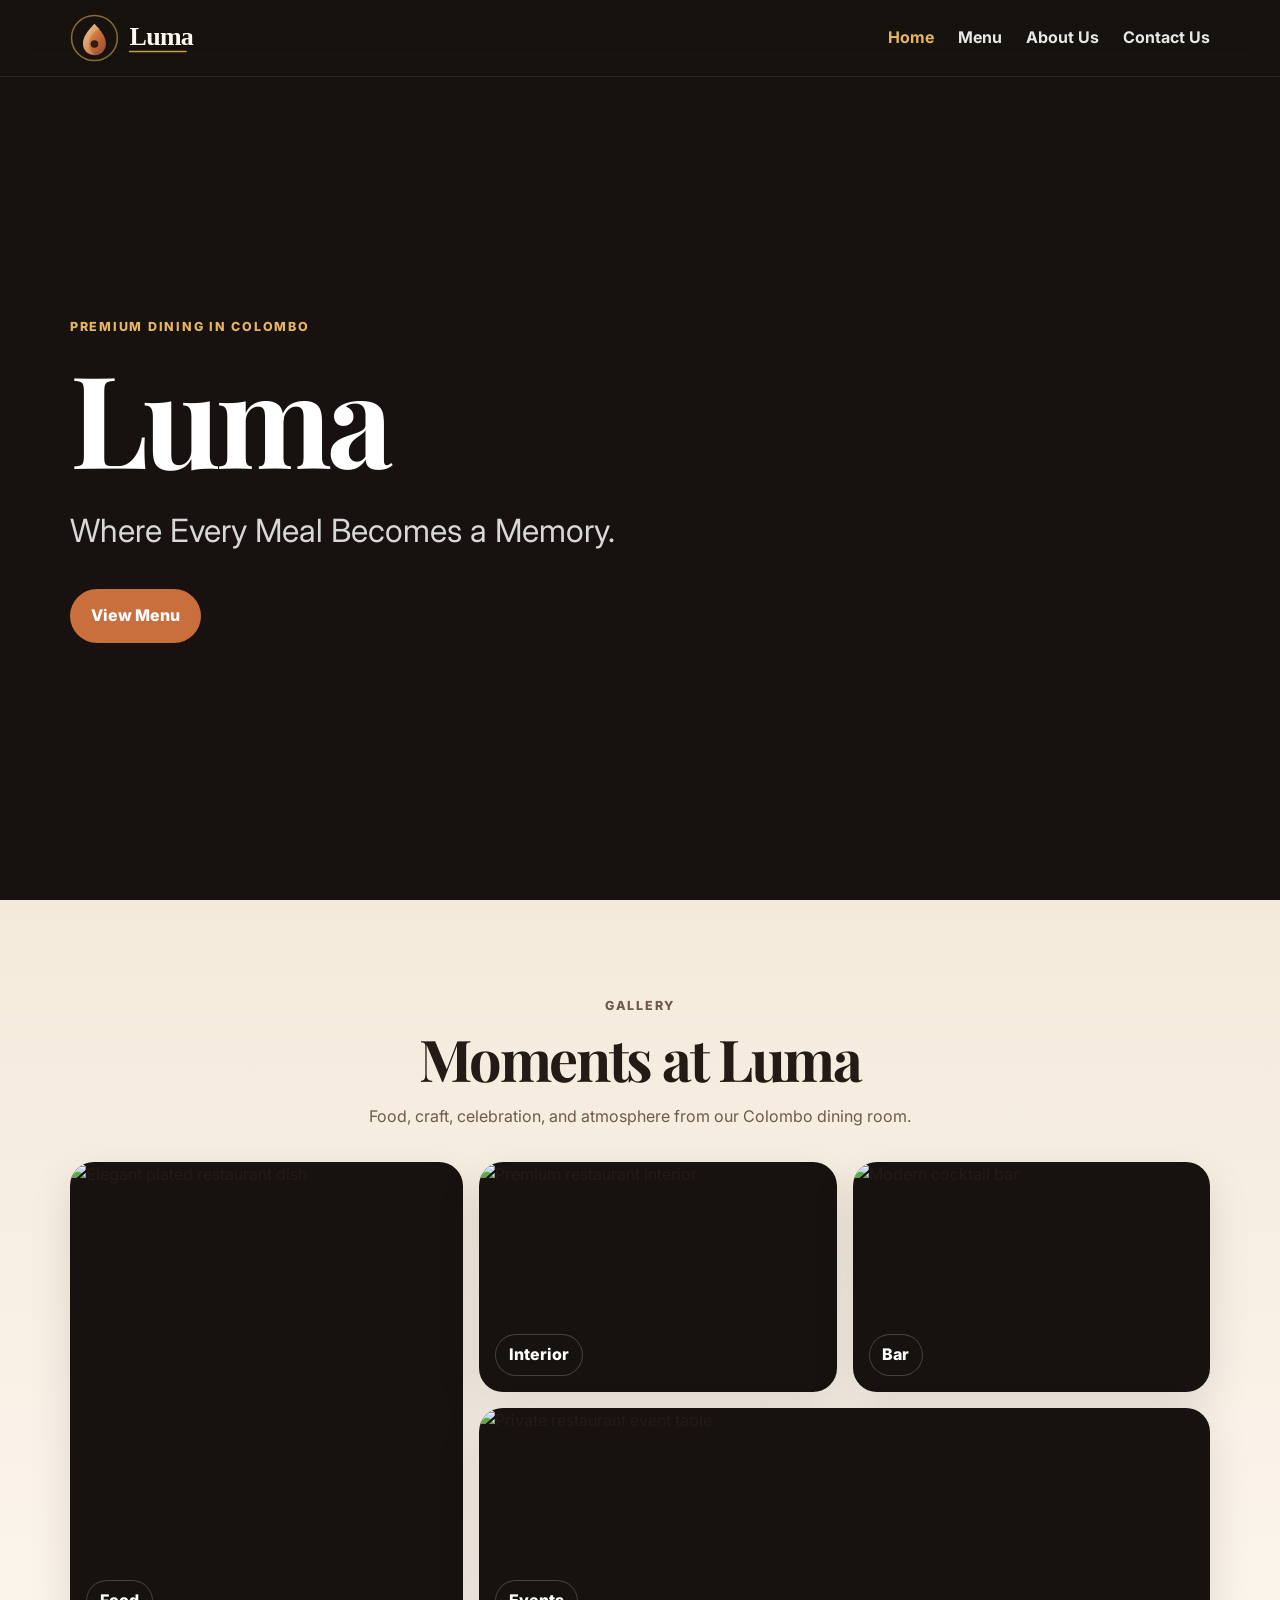
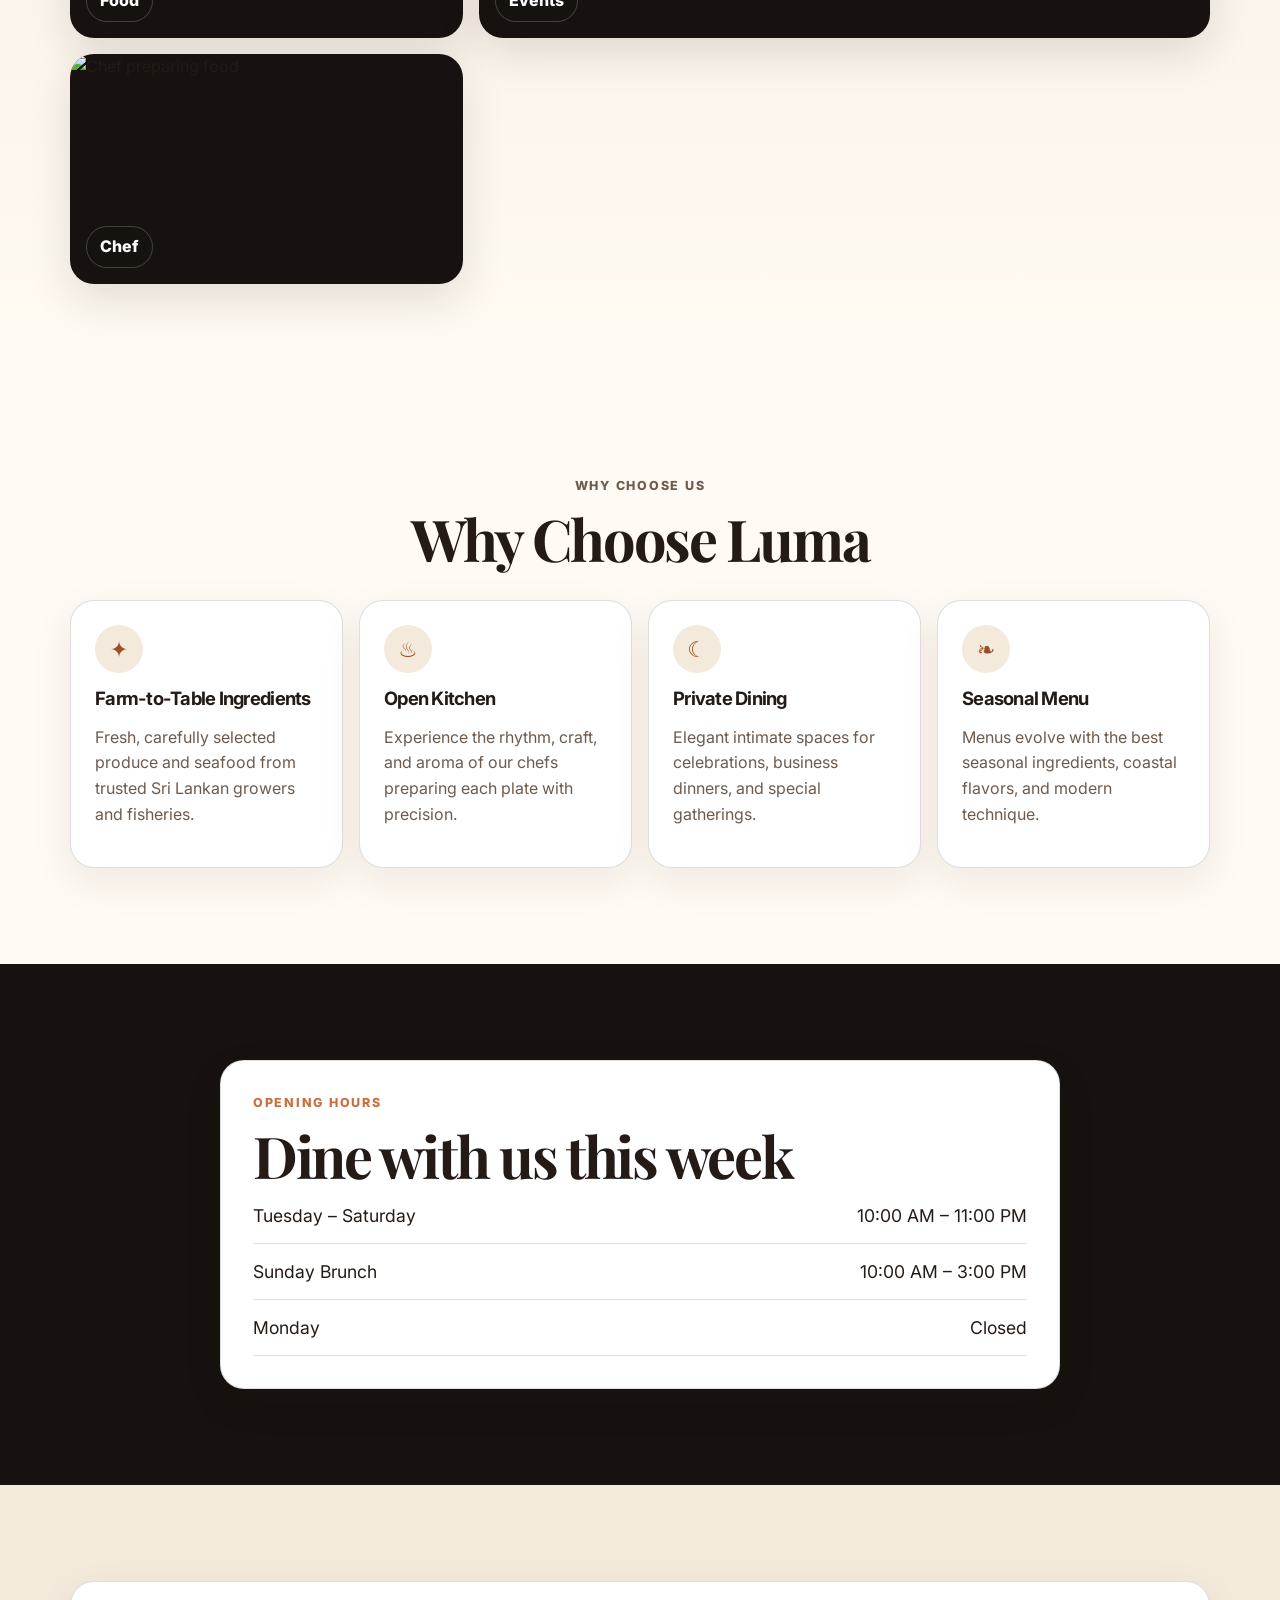
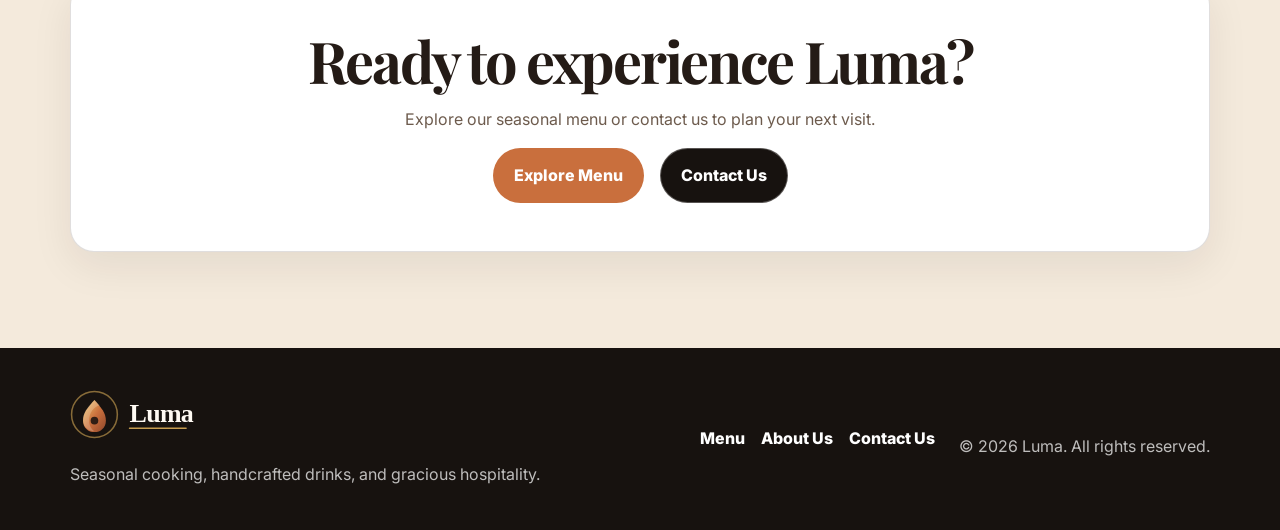
==== commit 8be919a3: "changes to style path" ====
--- a/index.html
+++ b/index.html
@@ -9,18 +9,18 @@
   <meta property="og:title" content="Luma | Premium Restaurant in Colombo">
   <meta property="og:description" content="Where every meal becomes a memory. Discover Luma's premium dining experience in Colombo 03.">
   <meta property="og:type" content="website">
-  <meta property="og:url" content="https://luma-restaurant.example/">
-  <meta property="og:image" content="https://luma-restaurant.example/logo.svg">
+  <meta property="og:url" content="https://rukshika01.github.io/Restaurant/">
+  <meta property="og:image" content="https://rukshika01.github.io/Restaurant/logo.svg">
   <meta name="twitter:card" content="summary_large_image">
   <meta name="theme-color" content="#17120f">
   <title>Luma | Premium Restaurant in Colombo</title>
-  <link rel="canonical" href="https://luma-restaurant.example/">
+  <link rel="canonical" href="https://rukshika01.github.io/Restaurant/">
   <link rel="preconnect" href="https://fonts.googleapis.com">
   <link rel="preconnect" href="https://fonts.gstatic.com" crossorigin>
   <link href="https://fonts.googleapis.com/css2?family=Inter:wght@400;500;600;700;800&family=Playfair+Display:wght@600;700&display=swap" rel="stylesheet">
-  <link rel="stylesheet" href="/styles.css">
-  <link rel="icon" href="/favicon.svg" type="image/svg+xml">
-  <link rel="apple-touch-icon" href="/logo.svg">
+  <link rel="stylesheet" href="styles.css">
+  <link rel="icon" href="favicon.svg" type="image/svg+xml">
+  <link rel="apple-touch-icon" href="logo.svg">
   <script type="application/ld+json">
   {
     "@context": "https://schema.org",
@@ -49,13 +49,13 @@
   <a class="skip-link" href="#main">Skip to main content</a>
   <header class="site-header" data-header>
     <nav class="nav container" aria-label="Main navigation">
-      <a class="logo" href="/" aria-label="Luma home"><img class="site-logo" src="/logo.svg" alt="" width="220" height="64"><span class="logo-text">Luma</span></a>
-      <button class="nav-toggle" type="button" aria-label="Open menu" aria-expanded="false" aria-controls="primary-menu" data-nav-toggle><span></span><span></span><span></span></div>
+      <a class="logo" href="./" aria-label="Luma home"><img class="site-logo" src="logo.svg" alt="" width="220" height="64"><span class="logo-text">Luma</span></a>
+      <button class="nav-toggle" type="button" aria-label="Open menu" aria-expanded="false" aria-controls="primary-menu" data-nav-toggle><span></span><span></span><span></span></button>
       <ul class="nav-menu" id="primary-menu" data-nav-menu>
-        <li><a class="active" href="/">Home</a></li>
-        <li><a href="/menu/">Menu</a></li>
-        <li><a href="/about/">About Us</a></li>
-        <li><a href="/contact/">Contact Us</a></li>
+        <li><a class="active" href="./">Home</a></li>
+        <li><a href="menu/">Menu</a></li>
+        <li><a href="about/">About Us</a></li>
+        <li><a href="contact/">Contact Us</a></li>
       </ul>
     </nav>
   </header>
@@ -69,7 +69,7 @@
           <h1 id="hero-title">Luma</h1>
           <p class="hero-copy tagline">Where Every Meal Becomes a Memory.</p>
           <div class="hero-actions">
-            <a class="btn btn-primary" href="/menu/">View Menu</a>
+            <a class="btn btn-primary" href="menu/">View Menu</a>
           </div>
         </div>
       </div>
@@ -125,12 +125,12 @@
       <div class="container cta-card reveal">
         <h2>Ready to experience Luma?</h2>
         <p>Explore our seasonal menu or contact us to plan your next visit.</p>
-        <div class="hero-actions center"><a class="btn btn-primary" href="/menu/">Explore Menu</a><a class="btn btn-secondary dark" href="/contact/">Contact Us</a></div>
+        <div class="hero-actions center"><a class="btn btn-primary" href="menu/">Explore Menu</a><a class="btn btn-secondary dark" href="contact/">Contact Us</a></div>
       </div>
     </section>
   </main>
 
-  <footer class="site-footer"><div class="container footer-grid"><div><a class="logo" href="/" aria-label="Luma home"><img class="site-logo" src="/logo.svg" alt="" width="220" height="64"><span class="logo-text">Luma</span></a><p>Seasonal cooking, handcrafted drinks, and gracious hospitality.</p></div><ul class="footer-links" aria-label="Footer navigation"><li><a href="/menu/">Menu</a></li><li><a href="/about/">About Us</a></li><li><a href="/contact/">Contact Us</a></li></ul><p class="copyright">© <span id="year"></span> Luma. All rights reserved.</p></div></footer>
-  <script src="/script.js" defer></script>
+  <footer class="site-footer"><div class="container footer-grid"><div><a class="logo" href="./" aria-label="Luma home"><img class="site-logo" src="logo.svg" alt="" width="220" height="64"><span class="logo-text">Luma</span></a><p>Seasonal cooking, handcrafted drinks, and gracious hospitality.</p></div><ul class="footer-links" aria-label="Footer navigation"><li><a href="menu/">Menu</a></li><li><a href="about/">About Us</a></li><li><a href="contact/">Contact Us</a></li></ul><p class="copyright">© <span id="year"></span> Luma. All rights reserved.</p></div></footer>
+  <script src="script.js" defer></script>
 </body>
 </html>
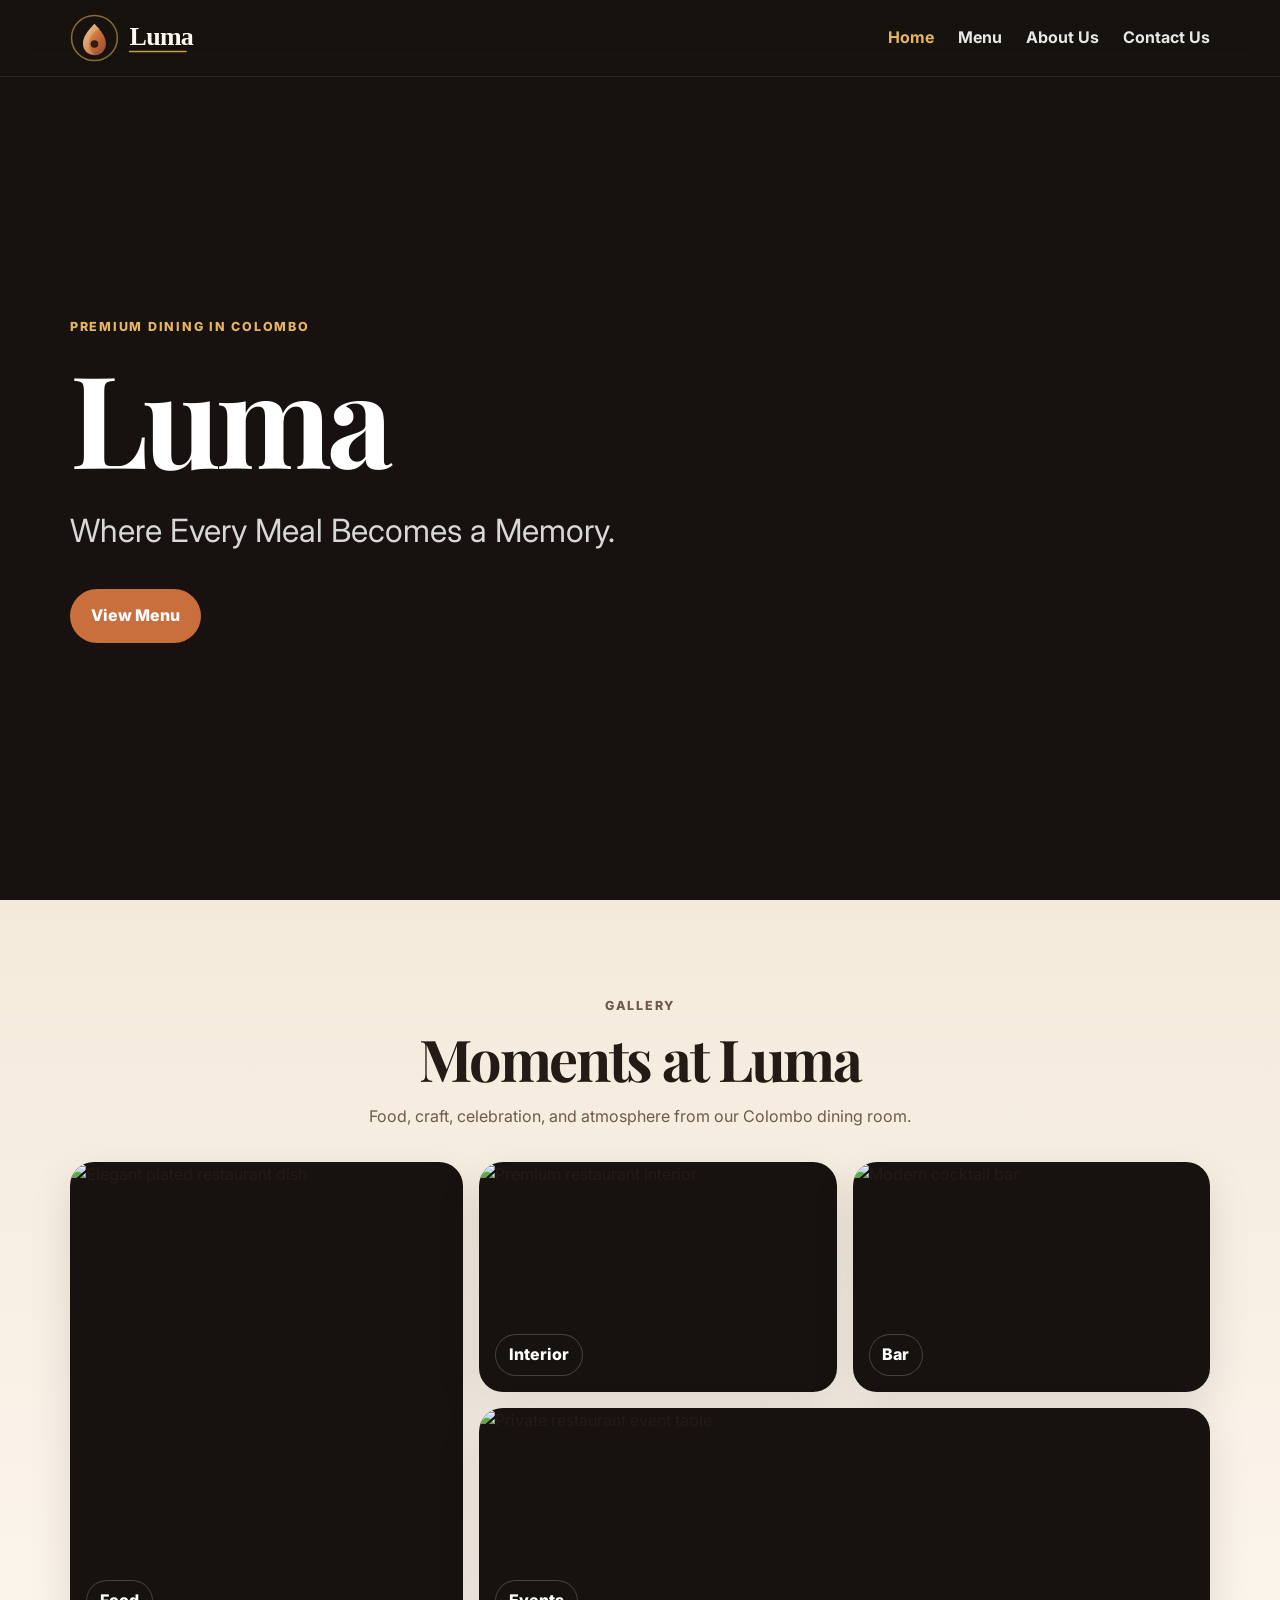
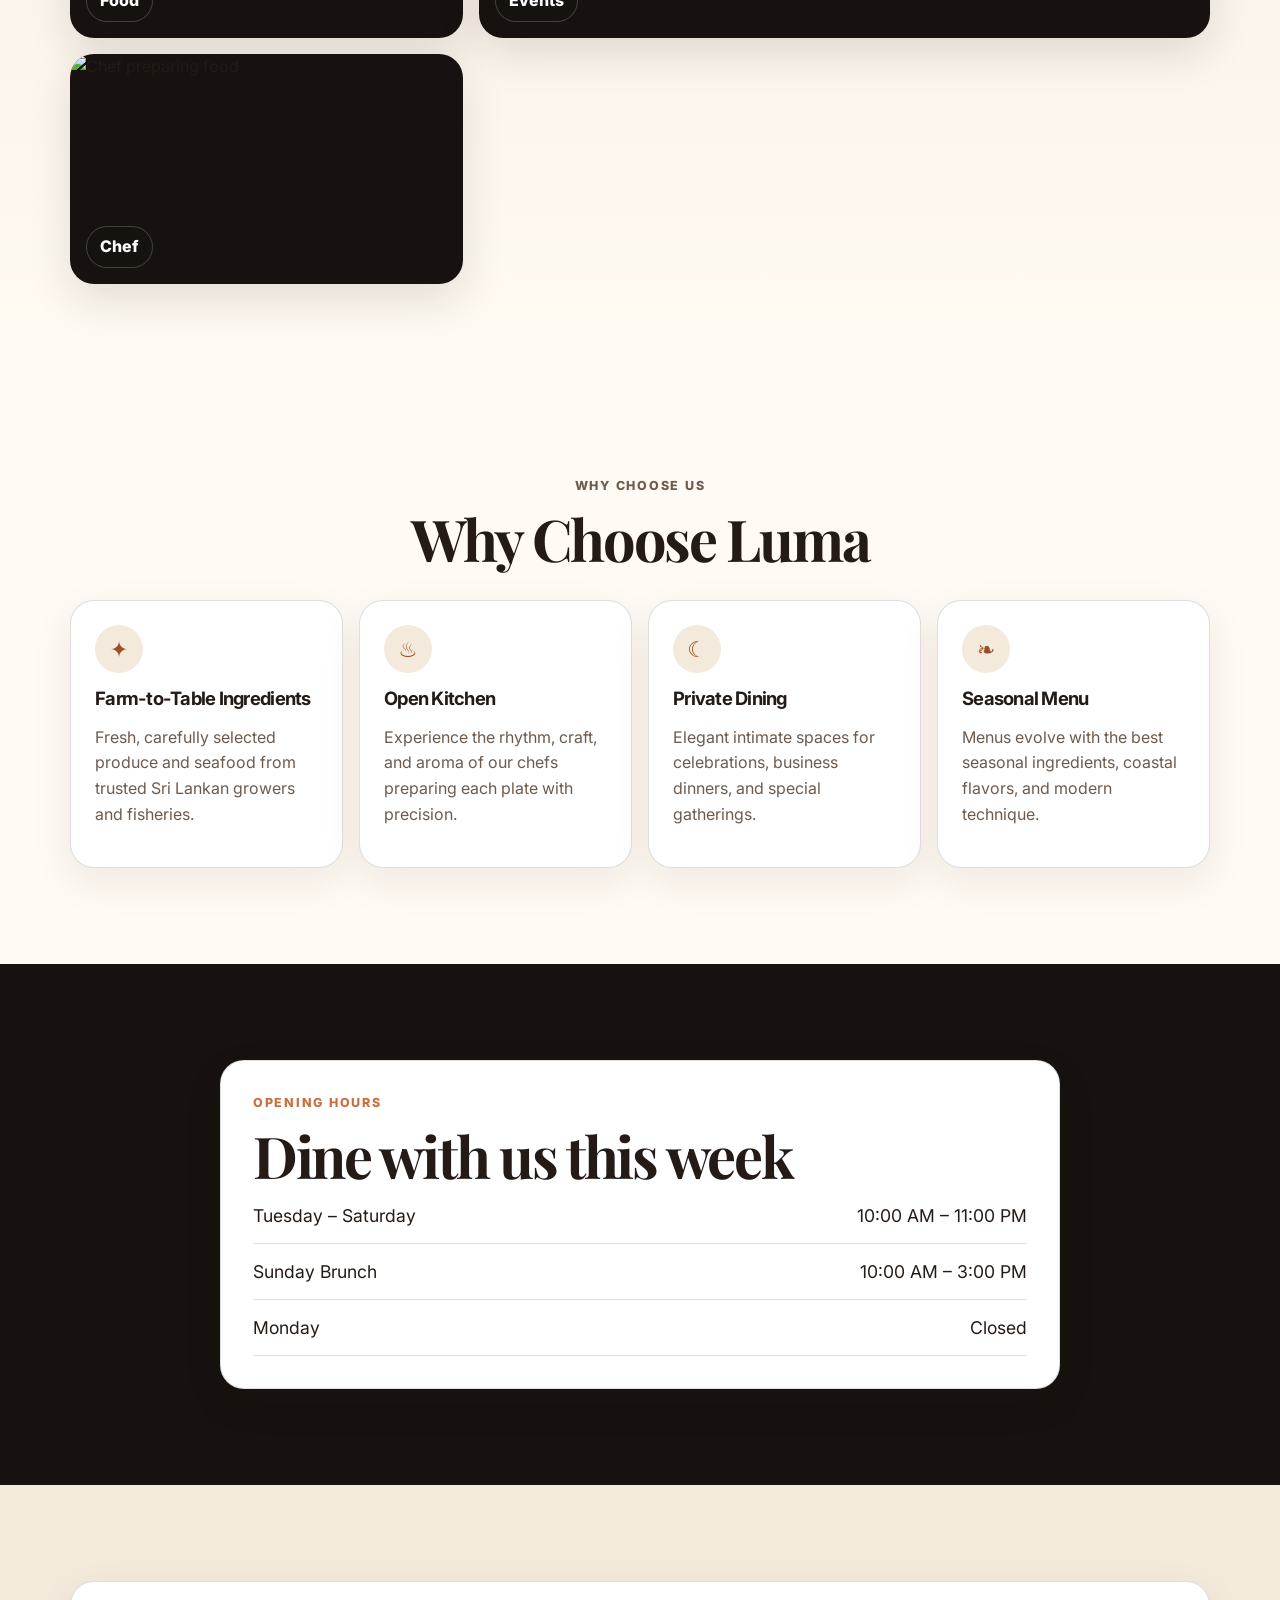
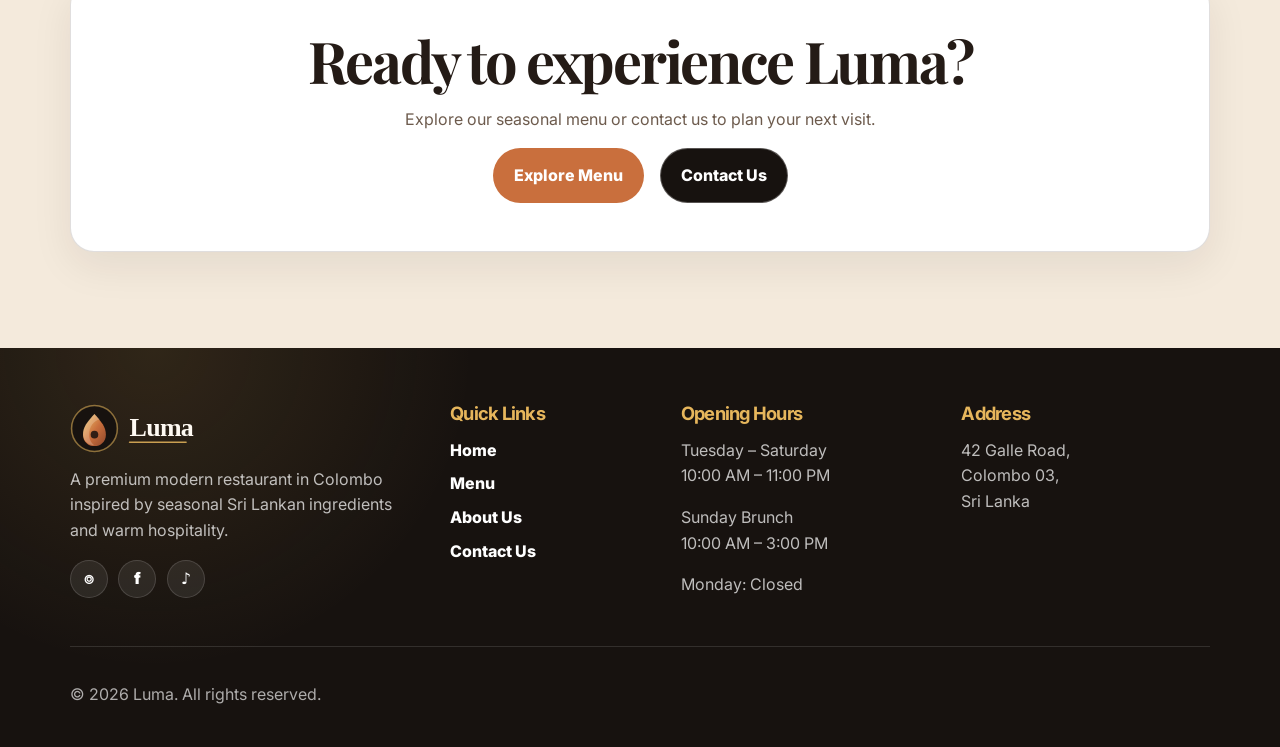
==== commit 2a543b95: "changes to the other pages" ====
--- a/index.html
+++ b/index.html
@@ -130,7 +130,7 @@
     </section>
   </main>
 
-  <footer class="site-footer"><div class="container footer-grid"><div><a class="logo" href="./" aria-label="Luma home"><img class="site-logo" src="logo.svg" alt="" width="220" height="64"><span class="logo-text">Luma</span></a><p>Seasonal cooking, handcrafted drinks, and gracious hospitality.</p></div><ul class="footer-links" aria-label="Footer navigation"><li><a href="menu/">Menu</a></li><li><a href="about/">About Us</a></li><li><a href="contact/">Contact Us</a></li></ul><p class="copyright">© <span id="year"></span> Luma. All rights reserved.</p></div></footer>
+  <footer class="site-footer premium-footer"><div class="container footer-premium-grid"><div><a class="logo" href="./" aria-label="Luma home"><img class="site-logo" src="logo.svg" alt="" width="220" height="64"><span class="logo-text">Luma</span></a><p>A premium modern restaurant in Colombo inspired by seasonal Sri Lankan ingredients and warm hospitality.</p><div class="social-links" aria-label="Social media links"><a href="#" aria-label="Instagram">⌾</a><a href="#" aria-label="Facebook">f</a><a href="#" aria-label="TikTok">♪</a></div></div><div><h3>Quick Links</h3><ul class="footer-links stacked"><li><a href="./">Home</a></li><li><a href="menu/">Menu</a></li><li><a href="about/">About Us</a></li><li><a href="contact/">Contact Us</a></li></ul></div><div><h3>Opening Hours</h3><p>Tuesday – Saturday<br>10:00 AM – 11:00 PM</p><p>Sunday Brunch<br>10:00 AM – 3:00 PM</p><p>Monday: Closed</p></div><div><h3>Address</h3><p>42 Galle Road,<br>Colombo 03,<br>Sri Lanka</p></div></div><div class="container footer-bottom"><p>© <span id="year"></span> Luma. All rights reserved.</p></div></footer>
   <script src="script.js" defer></script>
 </body>
 </html>
--- a/styles.css
+++ b/styles.css
@@ -1 +1,38 @@
-:root{--bg:#17120f;--bg-soft:#241b16;--surface:#fffaf3;--surface-muted:#f4eadc;--text:#241b16;--text-soft:#6d5b4d;--white:#fff;--accent:#c96f3d;--accent-dark:#9f4e27;--gold:#e6b65c;--border:rgba(36,27,22,.14);--shadow:0 24px 70px rgba(28,16,10,.18);--radius:24px;--container:1140px}*{box-sizing:border-box}html{scroll-behavior:smooth}body{margin:0;font-family:Inter,system-ui,-apple-system,BlinkMacSystemFont,"Segoe UI",sans-serif;color:var(--text);background:var(--surface);line-height:1.6}body.menu-open{overflow:hidden}img,svg{max-width:100%;display:block}a{color:inherit;text-decoration:none}a:hover{color:var(--accent-dark)}button,input,select,textarea{font:inherit}:focus-visible{outline:3px solid var(--gold);outline-offset:3px}.container{width:min(100% - 32px,var(--container));margin-inline:auto}.container.narrow{width:min(100% - 32px,840px)}.skip-link{position:absolute;left:1rem;top:-100px;z-index:1000;background:var(--gold);color:var(--bg);padding:.75rem 1rem;border-radius:999px}.skip-link:focus{top:1rem}.site-header{position:fixed;inset:0 0 auto;z-index:100;background:rgba(23,18,15,.72);backdrop-filter:blur(16px);border-bottom:1px solid rgba(255,255,255,.08);transition:background .25s ease,box-shadow .25s ease}.site-header.scrolled{background:rgba(23,18,15,.94);box-shadow:0 10px 30px rgba(0,0,0,.18)}.nav{min-height:76px;display:flex;align-items:center;justify-content:space-between;gap:1rem;color:var(--white)}.logo{display:inline-flex;align-items:center;gap:.7rem;font-weight:800;letter-spacing:-.02em}.site-logo{width:168px;height:auto}.logo-text{position:absolute;width:1px;height:1px;padding:0;margin:-1px;overflow:hidden;clip:rect(0,0,0,0);white-space:nowrap;border:0}.nav-menu{display:flex;align-items:center;gap:1.5rem;list-style:none;margin:0;padding:0;font-weight:700}.nav-menu a{opacity:.9}.nav-menu a:hover,.nav-menu a.active{color:var(--gold);opacity:1}.nav-toggle{display:none;border:0;background:transparent;width:44px;height:44px;padding:10px;cursor:pointer}.nav-toggle span{display:block;height:2px;margin:6px 0;background:var(--white);transition:transform .2s ease,opacity .2s ease}.nav-toggle[aria-expanded=true] span:nth-child(1){transform:translateY(8px) rotate(45deg)}.nav-toggle[aria-expanded=true] span:nth-child(2){opacity:0}.nav-toggle[aria-expanded=true] span:nth-child(3){transform:translateY(-8px) rotate(-45deg)}.hero{position:relative;min-height:100svh;display:grid;align-items:center;padding:132px 0 72px;color:var(--white);overflow:hidden;background:var(--bg)}.hero-image{position:absolute;inset:0;background:linear-gradient(90deg,rgba(23,18,15,.92),rgba(23,18,15,.52),rgba(23,18,15,.84)),url('https://images.unsplash.com/photo-1414235077428-338989a2e8c0?auto=format&fit=crop&w=1900&q=80') center/cover}.hero-grid{position:relative;display:grid;grid-template-columns:minmax(0,1fr) 360px;gap:2rem;align-items:end}.hero-grid.single{grid-template-columns:1fr}.hero-content{max-width:760px}.eyebrow{margin:0 0 .75rem;color:var(--accent);font-weight:800;letter-spacing:.14em;text-transform:uppercase;font-size:.78rem}.hero .eyebrow,.story:not(.light) .eyebrow{color:var(--gold)}h1,h2,h3{margin:0;line-height:1.05;letter-spacing:-.04em}h1,h2{font-family:"Playfair Display",Georgia,serif}h1{font-size:clamp(3.4rem,10vw,8rem);max-width:850px}h2{font-size:clamp(2rem,4.5vw,4rem)}h3{font-size:1.15rem}.hero-copy{max-width:650px;font-size:clamp(1.05rem,2vw,1.25rem);color:rgba(255,255,255,.84);margin:1.4rem 0 2rem}.tagline{font-size:clamp(1.3rem,3vw,2rem)}.hero-actions{display:flex;gap:1rem;flex-wrap:wrap}.hero-actions.center{justify-content:center}.btn{display:inline-flex;justify-content:center;align-items:center;min-height:50px;padding:.85rem 1.25rem;border-radius:999px;border:1px solid transparent;font-weight:800;cursor:pointer;transition:transform .2s ease,background .2s ease,color .2s ease}.btn:hover{transform:translateY(-2px)}.btn-primary{background:var(--accent);color:var(--white)}.btn-primary:hover{background:var(--accent-dark);color:var(--white)}.btn-secondary{background:rgba(255,255,255,.1);color:var(--white);border-color:rgba(255,255,255,.28)}.btn-secondary:hover{background:var(--white);color:var(--bg)}.btn-secondary.dark{background:var(--bg);color:var(--white)}.section{padding:96px 0}.section-heading{max-width:720px;text-align:center;margin:0 auto 2rem}.section-heading p,.intro-card p,.reservation-copy p,.visit-card p{color:var(--text-soft)}.gallery-section{background:linear-gradient(180deg,var(--surface-muted),var(--surface))}.gallery-grid{display:grid;grid-template-columns:1.1fr 1fr 1fr;grid-auto-rows:230px;gap:1rem}.gallery-item{position:relative;overflow:hidden;border:0;border-radius:var(--radius);padding:0;background:var(--bg);cursor:default;box-shadow:0 16px 44px rgba(36,27,22,.12)}.gallery-item.tall{grid-row:span 2}.gallery-item.wide{grid-column:span 2}.gallery-item img{width:100%;height:100%;object-fit:cover;transition:transform .5s ease,opacity .3s ease}.gallery-item:hover img{transform:scale(1.08);opacity:.78}.gallery-item span{position:absolute;left:1rem;bottom:1rem;background:rgba(23,18,15,.72);color:var(--white);border:1px solid rgba(255,255,255,.2);border-radius:999px;padding:.45rem .8rem;font-weight:800}.feature-grid{display:grid;grid-template-columns:repeat(4,1fr);gap:1rem}.intro-card,.hours-card,.visit-card,.reservation-form,.cta-card{background:var(--white);border:1px solid var(--border);border-radius:var(--radius);box-shadow:0 14px 40px rgba(36,27,22,.08)}.intro-card{padding:1.5rem;transition:transform .2s ease,box-shadow .2s ease}.intro-card:hover{transform:translateY(-6px);box-shadow:var(--shadow)}.icon{display:grid;place-items:center;width:48px;height:48px;border-radius:50%;margin-bottom:1rem;background:var(--surface-muted);color:var(--accent-dark);font-size:1.35rem}.hours-section{background:var(--bg);color:var(--white)}.hours-card{padding:2rem;color:var(--text)}.hours-list{display:grid;gap:.9rem;margin:1rem 0 0}.hours-list div{display:flex;justify-content:space-between;gap:1rem;border-bottom:1px solid var(--border);padding-bottom:.8rem}.hours-list.large{font-size:1.1rem}.cta-section{background:var(--surface-muted)}.cta-card{text-align:center;padding:3rem}.cta-card p{color:var(--text-soft)}.page-hero{min-height:58svh;display:grid;align-items:end;padding:132px 0 70px;color:var(--white);background:linear-gradient(90deg,rgba(23,18,15,.88),rgba(23,18,15,.55)),url('https://images.unsplash.com/photo-1559339352-11d035aa65de?auto=format&fit=crop&w=1800&q=80') center/cover}.page-hero p{max-width:680px;color:rgba(255,255,255,.82);font-size:1.15rem}.menu-hero{background-image:linear-gradient(90deg,rgba(23,18,15,.9),rgba(23,18,15,.5)),url('https://images.unsplash.com/photo-1551218808-94e220e084d2?auto=format&fit=crop&w=1800&q=80')}.about-hero{background-image:linear-gradient(90deg,rgba(23,18,15,.9),rgba(23,18,15,.5)),url('https://images.unsplash.com/photo-1514933651103-005eec06c04b?auto=format&fit=crop&w=1800&q=80')}.contact-hero{background-image:linear-gradient(90deg,rgba(23,18,15,.9),rgba(23,18,15,.5)),url('https://images.unsplash.com/photo-1517248135467-4c7edcad34c4?auto=format&fit=crop&w=1800&q=80')}.menu-page-section{background:linear-gradient(180deg,var(--surface-muted),var(--surface))}.menu-tabs{display:flex;justify-content:center;gap:.6rem;margin-bottom:1.5rem;flex-wrap:wrap}.tab-button{border:1px solid var(--border);background:var(--white);color:var(--text);border-radius:999px;padding:.75rem 1.1rem;font-weight:800;cursor:pointer}.tab-button.active{background:var(--bg);color:var(--white);border-color:var(--bg)}.menu-card-grid{display:grid;grid-template-columns:repeat(3,1fr);gap:1.2rem;opacity:0;transform:translateY(10px);transition:opacity .3s ease,transform .3s ease}.menu-card-grid.visible{opacity:1;transform:none}.dish-card{overflow:hidden;background:var(--white);border:1px solid var(--border);border-radius:var(--radius);box-shadow:0 14px 40px rgba(36,27,22,.08)}.dish-image{height:220px;position:relative;overflow:hidden}.dish-image img{width:100%;height:100%;object-fit:cover;transition:transform .4s ease}.dish-card:hover .dish-image img{transform:scale(1.06)}.popular-badge{position:absolute;left:1rem;top:1rem;background:var(--gold);color:var(--bg);border-radius:999px;padding:.35rem .65rem;font-size:.78rem;font-weight:900}.dish-body{padding:1rem}.dish-title{display:flex;justify-content:space-between;gap:1rem;align-items:start}.dish-title strong{color:var(--accent-dark);white-space:nowrap}.dish-body p{color:var(--text-soft);margin:.55rem 0}.diet-label{display:inline-block;border:1px solid var(--border);border-radius:999px;padding:.3rem .55rem;color:var(--text-soft);font-weight:800;font-size:.82rem}.chef-section{background:var(--bg);color:var(--white)}.chef-grid{display:grid;grid-template-columns:.9fr 1.1fr;gap:2rem;align-items:start}.chef-profile,.signature-list{background:rgba(255,255,255,.06);border:1px solid rgba(255,255,255,.12);border-radius:var(--radius);padding:1.3rem}.chef-profile img{border-radius:20px;aspect-ratio:4/3;object-fit:cover;margin-bottom:1rem}.chef-profile p,.signature-list p{color:rgba(255,255,255,.76)}.signature-grid{display:grid;grid-template-columns:1fr 1fr;gap:1rem;margin-top:1rem}.signature-grid article{background:rgba(255,255,255,.06);border-radius:18px;overflow:hidden}.signature-grid img{height:150px;width:100%;object-fit:cover}.signature-grid h3,.signature-grid p{padding:0 1rem}.signature-grid h3{padding-top:1rem}.signature-grid p{padding-bottom:1rem}.story{background:var(--bg);color:var(--white)}.story.light{background:var(--surface);color:var(--text)}.story-grid{display:grid;grid-template-columns:1fr 1fr;gap:3rem;align-items:center}.image-mosaic{min-height:470px;display:grid;grid-template-columns:1fr 1fr;grid-template-rows:1fr 1fr;gap:1rem}.image-mosaic div{border-radius:28px;background:linear-gradient(135deg,#8f472b,#e0a450);box-shadow:0 24px 70px rgba(0,0,0,.24)}.image-mosaic div:nth-child(1){grid-row:span 2;background:radial-gradient(circle at 30% 20%,#f2d58d,transparent 9rem),linear-gradient(145deg,#71341f,#20110d)}.image-mosaic div:nth-child(2){background:linear-gradient(145deg,#244035,#b77942)}.image-mosaic div:nth-child(3){background:linear-gradient(145deg,#50231a,#d27d43)}.story:not(.light) .story-content p{color:rgba(255,255,255,.76)}.story.light .story-content p{color:var(--text-soft)}.text-link{color:var(--accent-dark);font-weight:900;border-bottom:2px solid currentColor}.story:not(.light) .text-link{color:var(--gold)}.reservation-grid{display:grid;grid-template-columns:.85fr 1fr;gap:2rem;align-items:start}.reservation-form{padding:1.5rem;display:grid;gap:1rem}.form-grid{display:grid;grid-template-columns:1fr 1fr;gap:1rem}.form-row{display:grid;gap:.35rem}label{font-weight:800}label span{color:var(--text-soft);font-weight:500}input,select,textarea{width:100%;border:1px solid var(--border);border-radius:14px;background:var(--surface);padding:.85rem 1rem;color:var(--text)}textarea{resize:vertical}.error{min-height:1.1rem;color:#a33a24;font-size:.9rem}.form-message{margin:0;font-weight:800;color:#28613a}.site-footer{background:var(--bg);color:var(--white);padding:42px 0}.footer-grid{display:grid;grid-template-columns:1.3fr auto auto;gap:1.5rem;align-items:center}.footer-grid p{color:rgba(255,255,255,.72);margin-bottom:0}.footer-links{list-style:none;padding:0;margin:0;display:flex;gap:1rem;font-weight:800}.footer-links a:hover{color:var(--gold)}.copyright{text-align:right}.reveal{opacity:0;transform:translateY(22px);transition:opacity .6s ease,transform .6s ease}.reveal.visible{opacity:1;transform:none}@media (prefers-reduced-motion:reduce){*,*::before,*::after{scroll-behavior:auto!important;transition-duration:.01ms!important;animation-duration:.01ms!important}.reveal{opacity:1;transform:none}}@media (max-width:1000px){.feature-grid,.menu-card-grid{grid-template-columns:repeat(2,1fr)}.gallery-grid{grid-template-columns:1fr 1fr}.chef-grid{grid-template-columns:1fr}}@media (max-width:900px){.nav-toggle{display:block}.nav-menu{position:fixed;inset:76px 0 auto;display:grid;gap:0;background:rgba(23,18,15,.98);padding:1rem 1.5rem 1.5rem;transform:translateY(-130%);transition:transform .25s ease}.nav-menu.open{transform:translateY(0)}.nav-menu a{display:block;padding:.9rem 0}.hero-grid,.story-grid,.reservation-grid{grid-template-columns:1fr}.footer-grid{grid-template-columns:1fr;text-align:left}.copyright{text-align:left}}@media (max-width:640px){.container{width:min(100% - 24px,var(--container))}.section{padding:68px 0}.hero{padding-top:116px}.hero-actions,.btn{width:100%}.gallery-grid,.feature-grid,.menu-card-grid,.signature-grid{grid-template-columns:1fr}.gallery-item.tall,.gallery-item.wide{grid-row:auto;grid-column:auto}.form-grid{grid-template-columns:1fr}.hours-list div{display:grid}.image-mosaic{min-height:330px;gap:.7rem}.site-logo{width:144px}.dish-title{display:grid}}
+:root{--bg:#17120f;--bg-soft:#241b16;--surface:#fffaf3;--surface-muted:#f4eadc;--text:#241b16;--text-soft:#6d5b4d;--white:#fff;--accent:#c96f3d;--accent-dark:#9f4e27;--gold:#e6b65c;--border:rgba(36,27,22,.14);--shadow:0 24px 70px rgba(28,16,10,.18);--radius:24px;--container:1140px}*{box-sizing:border-box}html{scroll-behavior:smooth}body{margin:0;font-family:Inter,system-ui,-apple-system,BlinkMacSystemFont,"Segoe UI",sans-serif;color:var(--text);background:var(--surface);line-height:1.6}body.menu-open{overflow:hidden}img,svg{max-width:100%;display:block}a{color:inherit;text-decoration:none}a:hover{color:var(--accent-dark)}button,input,select,textarea{font:inherit}:focus-visible{outline:3px solid var(--gold);outline-offset:3px}.container{width:min(100% - 32px,var(--container));margin-inline:auto}.container.narrow{width:min(100% - 32px,840px)}.skip-link{position:absolute;left:1rem;top:-100px;z-index:1000;background:var(--gold);color:var(--bg);padding:.75rem 1rem;border-radius:999px}.skip-link:focus{top:1rem}.site-header{position:fixed;inset:0 0 auto;z-index:100;background:rgba(23,18,15,.72);backdrop-filter:blur(16px);border-bottom:1px solid rgba(255,255,255,.08);transition:background .25s ease,box-shadow .25s ease}.site-header.scrolled{background:rgba(23,18,15,.94);box-shadow:0 10px 30px rgba(0,0,0,.18)}.nav{min-height:76px;display:flex;align-items:center;justify-content:space-between;gap:1rem;color:var(--white)}.logo{display:inline-flex;align-items:center;gap:.7rem;font-weight:800;letter-spacing:-.02em}.site-logo{width:168px;height:auto}.logo-text{position:absolute;width:1px;height:1px;padding:0;margin:-1px;overflow:hidden;clip:rect(0,0,0,0);white-space:nowrap;border:0}.nav-menu{display:flex;align-items:center;gap:1.5rem;list-style:none;margin:0;padding:0;font-weight:700}.nav-menu a{opacity:.9}.nav-menu a:hover,.nav-menu a.active{color:var(--gold);opacity:1}.nav-toggle{display:none;border:0;background:transparent;width:44px;height:44px;padding:10px;cursor:pointer}.nav-toggle span{display:block;height:2px;margin:6px 0;background:var(--white);transition:transform .2s ease,opacity .2s ease}.nav-toggle[aria-expanded=true] span:nth-child(1){transform:translateY(8px) rotate(45deg)}.nav-toggle[aria-expanded=true] span:nth-child(2){opacity:0}.nav-toggle[aria-expanded=true] span:nth-child(3){transform:translateY(-8px) rotate(-45deg)}.hero{position:relative;min-height:100svh;display:grid;align-items:center;padding:132px 0 72px;color:var(--white);overflow:hidden;background:var(--bg)}.hero-image{position:absolute;inset:0;background:linear-gradient(90deg,rgba(23,18,15,.92),rgba(23,18,15,.52),rgba(23,18,15,.84)),url('https://images.unsplash.com/photo-1414235077428-338989a2e8c0?auto=format&fit=crop&w=1900&q=80') center/cover}.hero-grid{position:relative;display:grid;grid-template-columns:minmax(0,1fr) 360px;gap:2rem;align-items:end}.hero-grid.single{grid-template-columns:1fr}.hero-content{max-width:760px}.eyebrow{margin:0 0 .75rem;color:var(--accent);font-weight:800;letter-spacing:.14em;text-transform:uppercase;font-size:.78rem}.hero .eyebrow,.story:not(.light) .eyebrow{color:var(--gold)}h1,h2,h3{margin:0;line-height:1.05;letter-spacing:-.04em}h1,h2{font-family:"Playfair Display",Georgia,serif}h1{font-size:clamp(3.4rem,10vw,8rem);max-width:850px}h2{font-size:clamp(2rem,4.5vw,4rem)}h3{font-size:1.15rem}.hero-copy{max-width:650px;font-size:clamp(1.05rem,2vw,1.25rem);color:rgba(255,255,255,.84);margin:1.4rem 0 2rem}.tagline{font-size:clamp(1.3rem,3vw,2rem)}.hero-actions{display:flex;gap:1rem;flex-wrap:wrap}.hero-actions.center{justify-content:center}.btn{display:inline-flex;justify-content:center;align-items:center;min-height:50px;padding:.85rem 1.25rem;border-radius:999px;border:1px solid transparent;font-weight:800;cursor:pointer;transition:transform .2s ease,background .2s ease,color .2s ease}.btn:hover{transform:translateY(-2px)}.btn-primary{background:var(--accent);color:var(--white)}.btn-primary:hover{background:var(--accent-dark);color:var(--white)}.btn-secondary{background:rgba(255,255,255,.1);color:var(--white);border-color:rgba(255,255,255,.28)}.btn-secondary:hover{background:var(--white);color:var(--bg)}.btn-secondary.dark{background:var(--bg);color:var(--white)}.section{padding:96px 0}.section-heading{max-width:720px;text-align:center;margin:0 auto 2rem}.section-heading p,.intro-card p,.legacy-form-copy p,.visit-card p{color:var(--text-soft)}.gallery-section{background:linear-gradient(180deg,var(--surface-muted),var(--surface))}.gallery-grid{display:grid;grid-template-columns:1.1fr 1fr 1fr;grid-auto-rows:230px;gap:1rem}.gallery-item{position:relative;overflow:hidden;border:0;border-radius:var(--radius);padding:0;background:var(--bg);cursor:default;box-shadow:0 16px 44px rgba(36,27,22,.12)}.gallery-item.tall{grid-row:span 2}.gallery-item.wide{grid-column:span 2}.gallery-item img{width:100%;height:100%;object-fit:cover;transition:transform .5s ease,opacity .3s ease}.gallery-item:hover img{transform:scale(1.08);opacity:.78}.gallery-item span{position:absolute;left:1rem;bottom:1rem;background:rgba(23,18,15,.72);color:var(--white);border:1px solid rgba(255,255,255,.2);border-radius:999px;padding:.45rem .8rem;font-weight:800}.feature-grid{display:grid;grid-template-columns:repeat(4,1fr);gap:1rem}.intro-card,.hours-card,.visit-card,.legacy-form-form,.cta-card{background:var(--white);border:1px solid var(--border);border-radius:var(--radius);box-shadow:0 14px 40px rgba(36,27,22,.08)}.intro-card{padding:1.5rem;transition:transform .2s ease,box-shadow .2s ease}.intro-card:hover{transform:translateY(-6px);box-shadow:var(--shadow)}.icon{display:grid;place-items:center;width:48px;height:48px;border-radius:50%;margin-bottom:1rem;background:var(--surface-muted);color:var(--accent-dark);font-size:1.35rem}.hours-section{background:var(--bg);color:var(--white)}.hours-card{padding:2rem;color:var(--text)}.hours-list{display:grid;gap:.9rem;margin:1rem 0 0}.hours-list div{display:flex;justify-content:space-between;gap:1rem;border-bottom:1px solid var(--border);padding-bottom:.8rem}.hours-list.large{font-size:1.1rem}.cta-section{background:var(--surface-muted)}.cta-card{text-align:center;padding:3rem}.cta-card p{color:var(--text-soft)}.page-hero{min-height:58svh;display:grid;align-items:end;padding:132px 0 70px;color:var(--white);background:linear-gradient(90deg,rgba(23,18,15,.88),rgba(23,18,15,.55)),url('https://images.unsplash.com/photo-1559339352-11d035aa65de?auto=format&fit=crop&w=1800&q=80') center/cover}.page-hero p{max-width:680px;color:rgba(255,255,255,.82);font-size:1.15rem}.menu-hero{background-image:linear-gradient(90deg,rgba(23,18,15,.9),rgba(23,18,15,.5)),url('https://images.unsplash.com/photo-1551218808-94e220e084d2?auto=format&fit=crop&w=1800&q=80')}.about-hero{background-image:linear-gradient(90deg,rgba(23,18,15,.9),rgba(23,18,15,.5)),url('https://images.unsplash.com/photo-1514933651103-005eec06c04b?auto=format&fit=crop&w=1800&q=80')}.contact-hero{background-image:linear-gradient(90deg,rgba(23,18,15,.9),rgba(23,18,15,.5)),url('https://images.unsplash.com/photo-1517248135467-4c7edcad34c4?auto=format&fit=crop&w=1800&q=80')}.menu-page-section{background:linear-gradient(180deg,var(--surface-muted),var(--surface))}.menu-tabs{display:flex;justify-content:center;gap:.6rem;margin-bottom:1.5rem;flex-wrap:wrap}.tab-button{border:1px solid var(--border);background:var(--white);color:var(--text);border-radius:999px;padding:.75rem 1.1rem;font-weight:800;cursor:pointer}.tab-button.active{background:var(--bg);color:var(--white);border-color:var(--bg)}.menu-card-grid{display:grid;grid-template-columns:repeat(3,1fr);gap:1.2rem;opacity:0;transform:translateY(10px);transition:opacity .3s ease,transform .3s ease}.menu-card-grid.visible{opacity:1;transform:none}.dish-card{overflow:hidden;background:var(--white);border:1px solid var(--border);border-radius:var(--radius);box-shadow:0 14px 40px rgba(36,27,22,.08)}.dish-image{height:220px;position:relative;overflow:hidden}.dish-image img{width:100%;height:100%;object-fit:cover;transition:transform .4s ease}.dish-card:hover .dish-image img{transform:scale(1.06)}.popular-badge{position:absolute;left:1rem;top:1rem;background:var(--gold);color:var(--bg);border-radius:999px;padding:.35rem .65rem;font-size:.78rem;font-weight:900}.dish-body{padding:1rem}.dish-title{display:flex;justify-content:space-between;gap:1rem;align-items:start}.dish-title strong{color:var(--accent-dark);white-space:nowrap}.dish-body p{color:var(--text-soft);margin:.55rem 0}.diet-label{display:inline-block;border:1px solid var(--border);border-radius:999px;padding:.3rem .55rem;color:var(--text-soft);font-weight:800;font-size:.82rem}.chef-section{background:var(--bg);color:var(--white)}.chef-grid{display:grid;grid-template-columns:.9fr 1.1fr;gap:2rem;align-items:start}.chef-profile,.signature-list{background:rgba(255,255,255,.06);border:1px solid rgba(255,255,255,.12);border-radius:var(--radius);padding:1.3rem}.chef-profile img{border-radius:20px;aspect-ratio:4/3;object-fit:cover;margin-bottom:1rem}.chef-profile p,.signature-list p{color:rgba(255,255,255,.76)}.signature-grid{display:grid;grid-template-columns:1fr 1fr;gap:1rem;margin-top:1rem}.signature-grid article{background:rgba(255,255,255,.06);border-radius:18px;overflow:hidden}.signature-grid img{height:150px;width:100%;object-fit:cover}.signature-grid h3,.signature-grid p{padding:0 1rem}.signature-grid h3{padding-top:1rem}.signature-grid p{padding-bottom:1rem}.story{background:var(--bg);color:var(--white)}.story.light{background:var(--surface);color:var(--text)}.story-grid{display:grid;grid-template-columns:1fr 1fr;gap:3rem;align-items:center}.image-mosaic{min-height:470px;display:grid;grid-template-columns:1fr 1fr;grid-template-rows:1fr 1fr;gap:1rem}.image-mosaic div{border-radius:28px;background:linear-gradient(135deg,#8f472b,#e0a450);box-shadow:0 24px 70px rgba(0,0,0,.24)}.image-mosaic div:nth-child(1){grid-row:span 2;background:radial-gradient(circle at 30% 20%,#f2d58d,transparent 9rem),linear-gradient(145deg,#71341f,#20110d)}.image-mosaic div:nth-child(2){background:linear-gradient(145deg,#244035,#b77942)}.image-mosaic div:nth-child(3){background:linear-gradient(145deg,#50231a,#d27d43)}.story:not(.light) .story-content p{color:rgba(255,255,255,.76)}.story.light .story-content p{color:var(--text-soft)}.text-link{color:var(--accent-dark);font-weight:900;border-bottom:2px solid currentColor}.story:not(.light) .text-link{color:var(--gold)}.legacy-form-grid{display:grid;grid-template-columns:.85fr 1fr;gap:2rem;align-items:start}.legacy-form-form{padding:1.5rem;display:grid;gap:1rem}.form-grid{display:grid;grid-template-columns:1fr 1fr;gap:1rem}.form-row{display:grid;gap:.35rem}label{font-weight:800}label span{color:var(--text-soft);font-weight:500}input,select,textarea{width:100%;border:1px solid var(--border);border-radius:14px;background:var(--surface);padding:.85rem 1rem;color:var(--text)}textarea{resize:vertical}.error{min-height:1.1rem;color:#a33a24;font-size:.9rem}.form-message{margin:0;font-weight:800;color:#28613a}.site-footer{background:var(--bg);color:var(--white);padding:42px 0}.footer-grid{display:grid;grid-template-columns:1.3fr auto auto;gap:1.5rem;align-items:center}.footer-grid p{color:rgba(255,255,255,.72);margin-bottom:0}.footer-links{list-style:none;padding:0;margin:0;display:flex;gap:1rem;font-weight:800}.footer-links a:hover{color:var(--gold)}.copyright{text-align:right}.reveal{opacity:0;transform:translateY(22px);transition:opacity .6s ease,transform .6s ease}.reveal.visible{opacity:1;transform:none}@media (prefers-reduced-motion:reduce){*,*::before,*::after{scroll-behavior:auto!important;transition-duration:.01ms!important;animation-duration:.01ms!important}.reveal{opacity:1;transform:none}}@media (max-width:1000px){.feature-grid,.menu-card-grid{grid-template-columns:repeat(2,1fr)}.gallery-grid{grid-template-columns:1fr 1fr}.chef-grid{grid-template-columns:1fr}}@media (max-width:900px){.nav-toggle{display:block}.nav-menu{position:fixed;inset:76px 0 auto;display:grid;gap:0;background:rgba(23,18,15,.98);padding:1rem 1.5rem 1.5rem;transform:translateY(-130%);transition:transform .25s ease}.nav-menu.open{transform:translateY(0)}.nav-menu a{display:block;padding:.9rem 0}.hero-grid,.story-grid,.legacy-form-grid{grid-template-columns:1fr}.footer-grid{grid-template-columns:1fr;text-align:left}.copyright{text-align:left}}@media (max-width:640px){.container{width:min(100% - 24px,var(--container))}.section{padding:68px 0}.hero{padding-top:116px}.hero-actions,.btn{width:100%}.gallery-grid,.feature-grid,.menu-card-grid,.signature-grid{grid-template-columns:1fr}.gallery-item.tall,.gallery-item.wide{grid-row:auto;grid-column:auto}.form-grid{grid-template-columns:1fr}.hours-list div{display:grid}.image-mosaic{min-height:330px;gap:.7rem}.site-logo{width:144px}.dish-title{display:grid}}
+
+/* About, Contact, Counters, Premium Footer refinements */
+.about-story-section{background:var(--surface)}
+.philosophy-section{background:linear-gradient(180deg,var(--surface-muted),var(--surface))}
+.philosophy-grid{display:grid;grid-template-columns:repeat(4,1fr);gap:1rem}
+.experience-section{background:var(--bg);color:var(--white)}
+.experience-section .section-heading p{color:rgba(255,255,255,.74)}
+.experience-card{position:relative;overflow:hidden;padding:1.4rem;border-radius:var(--radius);background:linear-gradient(145deg,rgba(255,255,255,.1),rgba(255,255,255,.04));border:1px solid rgba(255,255,255,.13);transition:transform .25s ease,border-color .25s ease,background .25s ease}
+.experience-card::before{content:"";position:absolute;inset:auto auto -38px -38px;width:110px;height:110px;border-radius:50%;background:rgba(230,182,92,.16);transition:transform .3s ease}
+.experience-card:hover{transform:translateY(-7px);border-color:rgba(230,182,92,.48);background:linear-gradient(145deg,rgba(255,255,255,.14),rgba(255,255,255,.06))}
+.experience-card:hover::before{transform:scale(1.25)}
+.experience-card p{color:rgba(255,255,255,.75)}
+.experience-grid{display:grid;grid-template-columns:repeat(3,1fr);gap:1rem}
+.stats-section{background:var(--surface-muted)}
+.stats-grid{display:grid;grid-template-columns:repeat(4,1fr);gap:1rem;text-align:center}
+.stats-grid div{padding:1.6rem;border-radius:var(--radius);background:var(--white);border:1px solid var(--border);box-shadow:0 14px 40px rgba(36,27,22,.08)}
+.stats-grid strong,.stats-grid span{font-family:"Playfair Display",Georgia,serif;font-size:clamp(2.2rem,5vw,4rem);line-height:1;color:var(--accent-dark)}
+.stats-grid p{margin:.55rem 0 0;color:var(--text-soft);font-weight:800}
+.contact-section{background:linear-gradient(180deg,var(--surface-muted),var(--surface))}
+.contact-grid{display:grid;grid-template-columns:.85fr 1.15fr;gap:2rem;align-items:start}
+.contact-info,.contact-form{background:var(--white);border:1px solid var(--border);border-radius:var(--radius);box-shadow:0 14px 40px rgba(36,27,22,.08);padding:1.6rem}
+.contact-info p{color:var(--text-soft)}
+.contact-hours{margin-top:1.5rem}
+.contact-form{display:grid;gap:1rem}
+.contact-form button:disabled{opacity:.72;cursor:not-allowed;transform:none}
+.error-message{color:#a33a24!important}
+.premium-footer{padding:56px 0 24px;background:radial-gradient(circle at 12% 0,rgba(230,182,92,.12),transparent 20rem),var(--bg)}
+.footer-premium-grid{display:grid;grid-template-columns:1.4fr .8fr 1fr 1fr;gap:2rem;align-items:start}
+.footer-premium-grid h3{color:var(--gold);margin-bottom:.9rem}
+.footer-premium-grid p{color:rgba(255,255,255,.72);margin:.4rem 0 1rem}
+.footer-links.stacked{display:grid;gap:.5rem}
+.social-links{display:flex;gap:.65rem;margin-top:1rem}
+.social-links a{display:grid;place-items:center;width:38px;height:38px;border-radius:50%;background:rgba(255,255,255,.08);border:1px solid rgba(255,255,255,.14);color:var(--white);font-weight:900;transition:transform .2s ease,background .2s ease,color .2s ease}
+.social-links a:hover{transform:translateY(-3px);background:var(--gold);color:var(--bg)}
+.footer-bottom{border-top:1px solid rgba(255,255,255,.12);margin-top:2rem;padding-top:1.2rem;color:rgba(255,255,255,.65)}
+@media (max-width:1000px){.philosophy-grid,.stats-grid,.footer-premium-grid{grid-template-columns:repeat(2,1fr)}.experience-grid,.contact-grid{grid-template-columns:1fr}}
+@media (max-width:640px){.philosophy-grid,.experience-grid,.stats-grid,.footer-premium-grid{grid-template-columns:1fr}.premium-footer{padding-top:44px}}
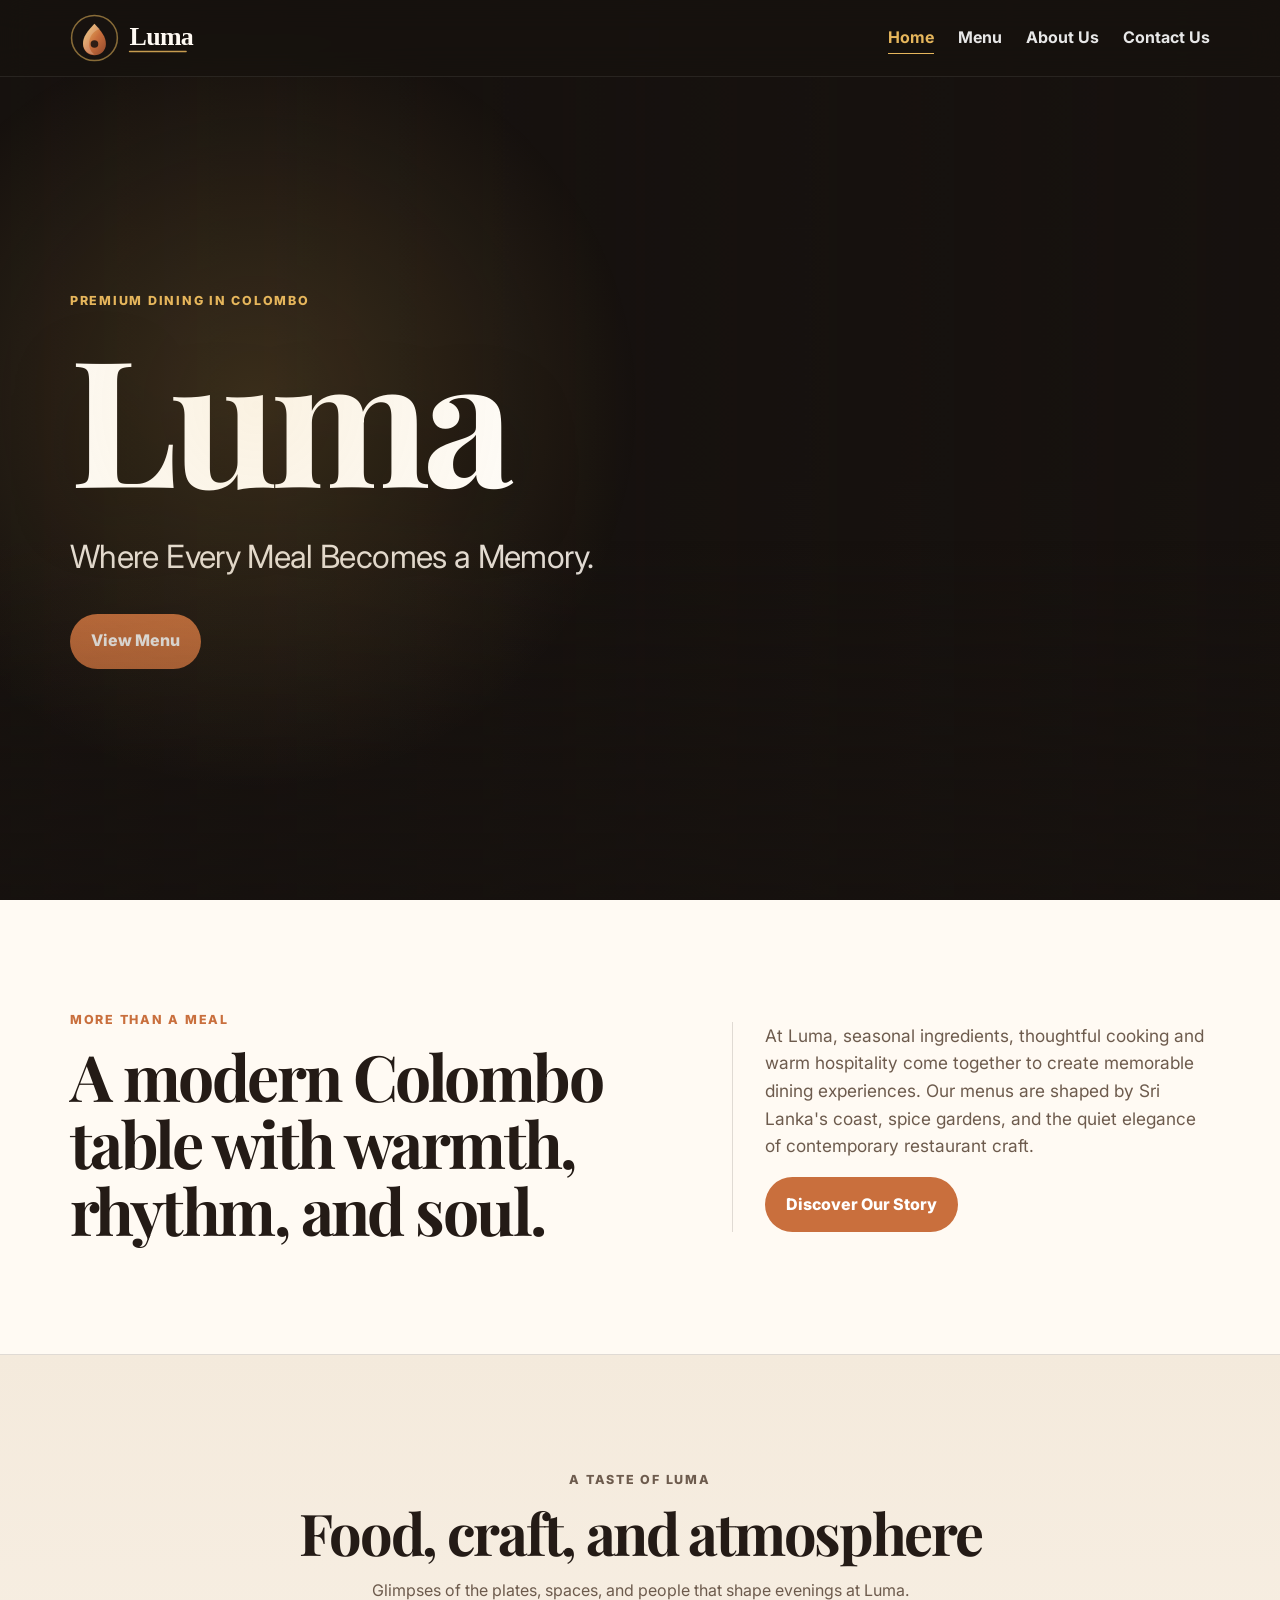
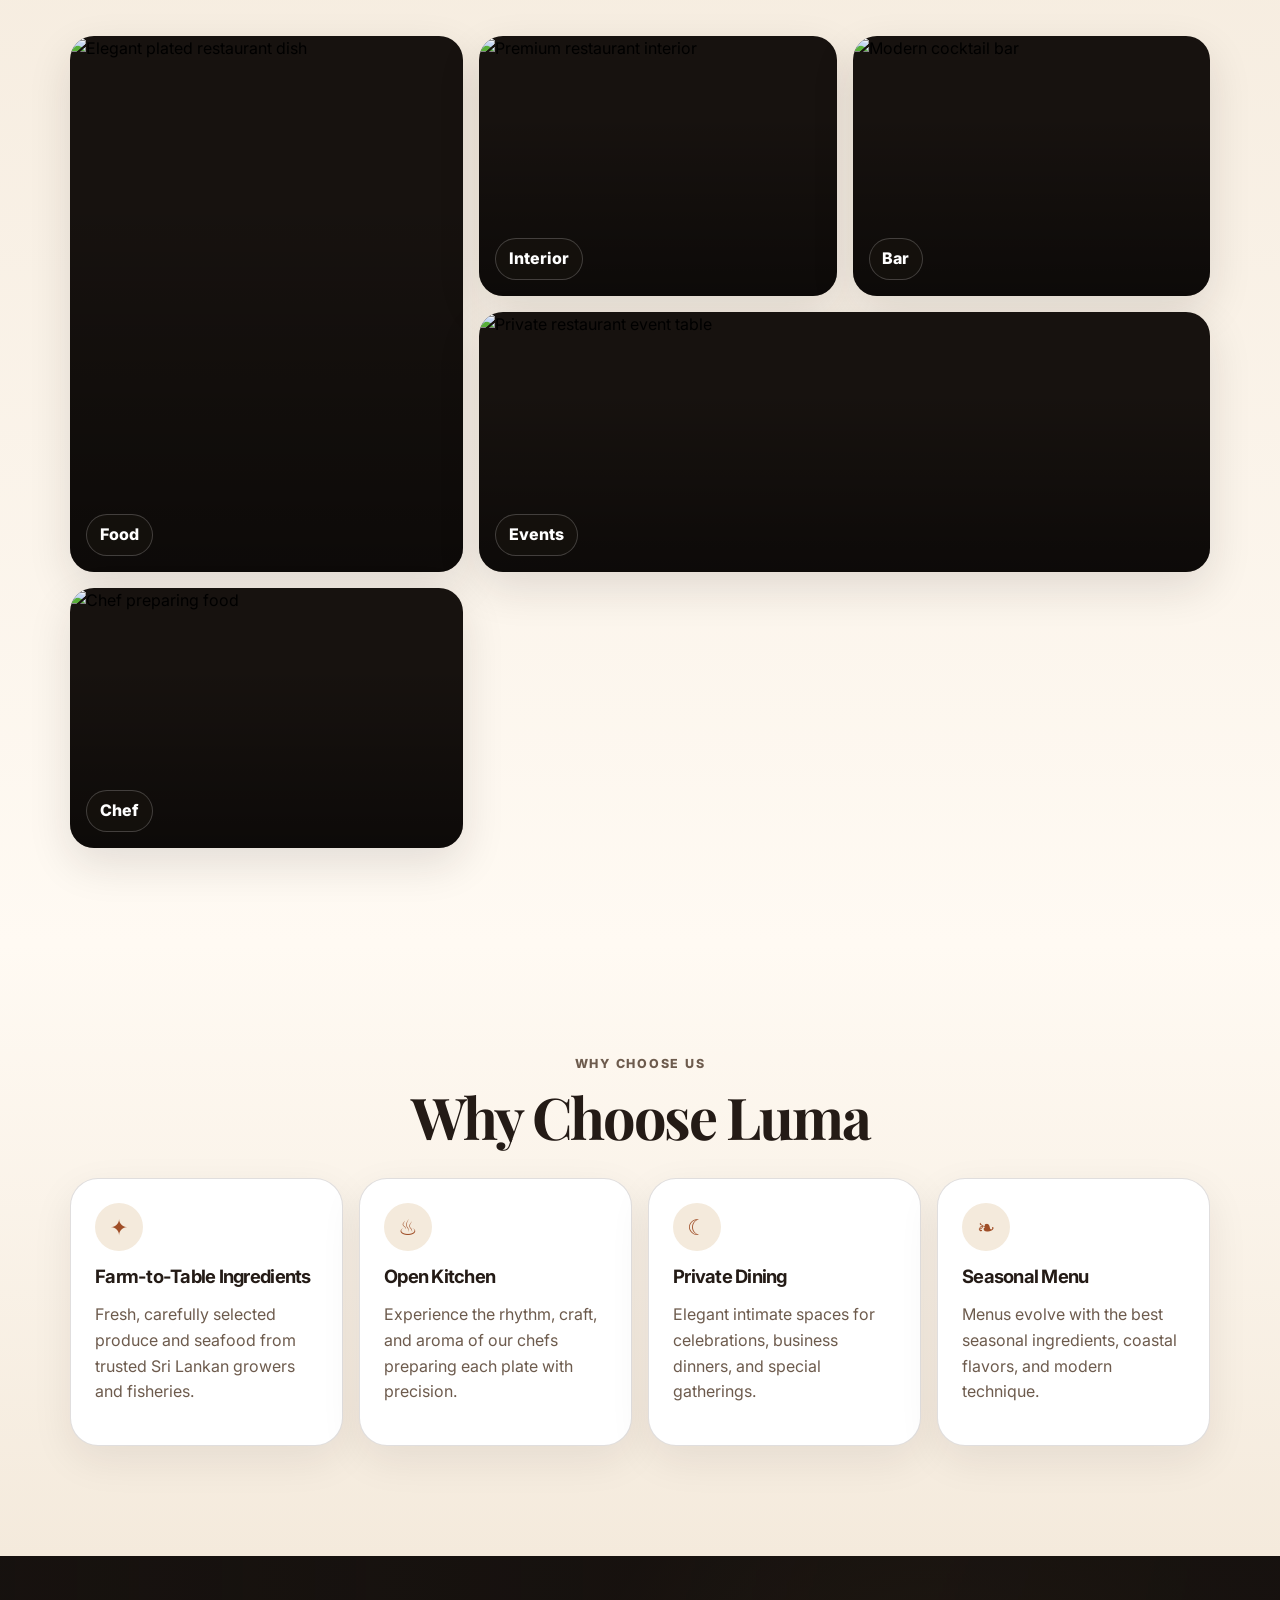
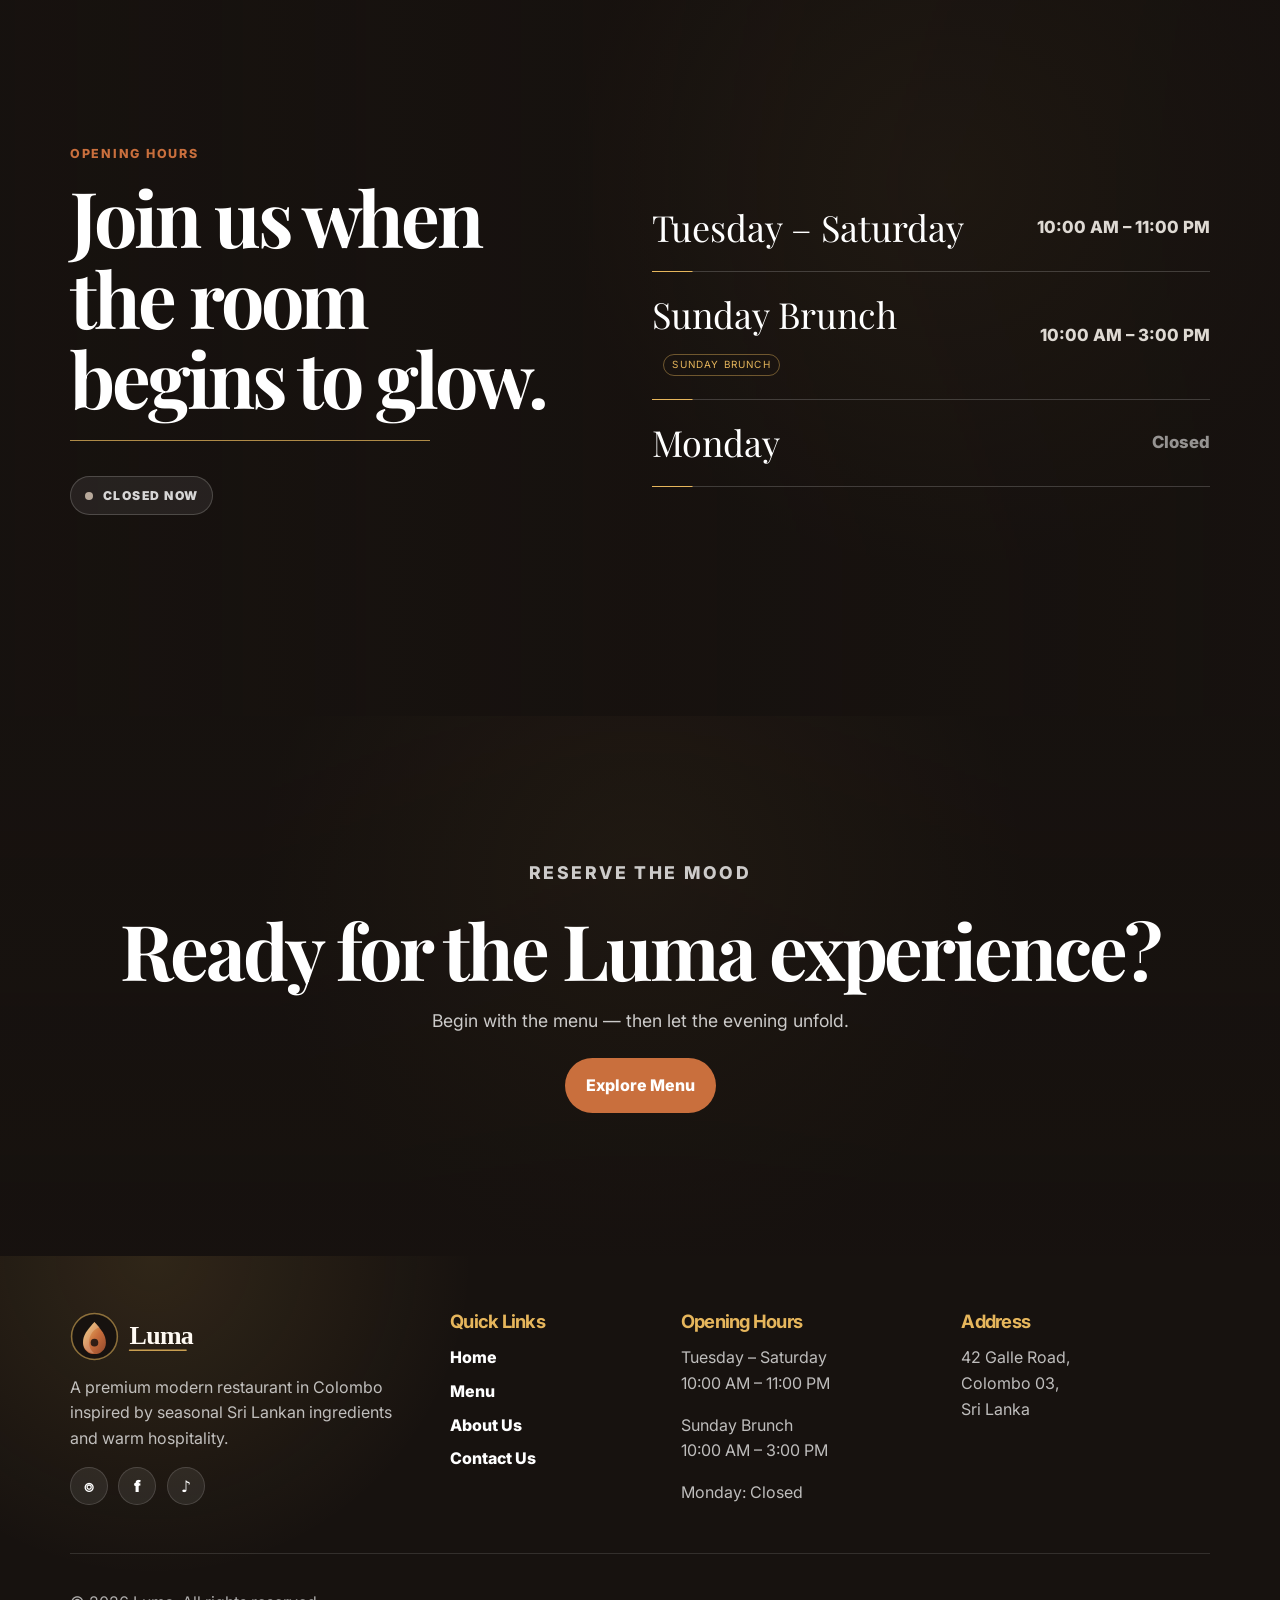
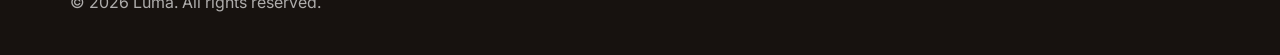
==== commit 815ec956: "homepage design" ====
--- a/index.html
+++ b/index.html
@@ -64,13 +64,26 @@
     <section class="hero home-hero" aria-labelledby="hero-title">
       <div class="hero-image" aria-hidden="true"></div>
       <div class="container hero-grid single">
-        <div class="hero-content reveal">
-          <p class="eyebrow">Premium dining in Colombo</p>
-          <h1 id="hero-title">Luma</h1>
-          <p class="hero-copy tagline">Where Every Meal Becomes a Memory.</p>
-          <div class="hero-actions">
+        <div class="hero-content hero-load">
+          <p class="eyebrow hero-kicker">Premium dining in Colombo</p>
+          <h1 id="hero-title" class="hero-title">Luma</h1>
+          <p class="hero-copy tagline hero-tagline">Where Every Meal Becomes a Memory.</p>
+          <div class="hero-actions hero-button-wrap">
             <a class="btn btn-primary" href="menu/">View Menu</a>
           </div>
+        </div>
+      </div>
+    </section>
+
+    <section class="section intro-editorial" aria-labelledby="intro-title">
+      <div class="container intro-editorial-grid">
+        <div class="intro-editorial-copy reveal">
+          <p class="eyebrow">More Than a Meal</p>
+          <h2 id="intro-title">A modern Colombo table with warmth, rhythm, and soul.</h2>
+        </div>
+        <div class="intro-editorial-text reveal">
+          <p>At Luma, seasonal ingredients, thoughtful cooking and warm hospitality come together to create memorable dining experiences. Our menus are shaped by Sri Lanka's coast, spice gardens, and the quiet elegance of contemporary restaurant craft.</p>
+          <a class="btn btn-primary" href="about/">Discover Our Story</a>
         </div>
       </div>
     </section>
@@ -78,16 +91,16 @@
     <section class="section gallery-section" aria-labelledby="gallery-title">
       <div class="container">
         <div class="section-heading reveal">
-          <p class="eyebrow">Gallery</p>
-          <h2 id="gallery-title">Moments at Luma</h2>
-          <p>Food, craft, celebration, and atmosphere from our Colombo dining room.</p>
+          <p class="eyebrow">A taste of Luma</p>
+          <h2 id="gallery-title">Food, craft, and atmosphere</h2>
+          <p>Glimpses of the plates, spaces, and people that shape evenings at Luma.</p>
         </div>
         <div class="gallery-grid reveal" data-gallery>
-          <div class="gallery-item tall"><img src="https://images.unsplash.com/photo-1504674900247-0877df9cc836?auto=format&fit=crop&w=700&q=75" alt="Elegant plated restaurant dish"><span>Food</span></div>
-          <div class="gallery-item"><img src="https://images.unsplash.com/photo-1517248135467-4c7edcad34c4?auto=format&fit=crop&w=700&q=75" alt="Premium restaurant interior"><span>Interior</span></div>
-          <div class="gallery-item"><img src="https://images.unsplash.com/photo-1470337458703-46ad1756a187?auto=format&fit=crop&w=700&q=75" alt="Modern cocktail bar"><span>Bar</span></div>
-          <div class="gallery-item wide"><img src="https://images.unsplash.com/photo-1555244162-803834f70033?auto=format&fit=crop&w=900&q=75" alt="Private restaurant event table"><span>Events</span></div>
-          <div class="gallery-item"><img src="https://images.unsplash.com/photo-1577219491135-ce391730fb2c?auto=format&fit=crop&w=700&q=75" alt="Chef preparing food"><span>Chef</span></div>
+          <button class="gallery-item tall reveal" type="button" data-full="https://images.unsplash.com/photo-1504674900247-0877df9cc836?auto=format&fit=crop&w=1400&q=80"><img src="https://images.unsplash.com/photo-1504674900247-0877df9cc836?auto=format&fit=crop&w=700&q=75" alt="Elegant plated restaurant dish"><span>Food</span><em>View</em></button>
+          <button class="gallery-item reveal" type="button" data-full="https://images.unsplash.com/photo-1517248135467-4c7edcad34c4?auto=format&fit=crop&w=1400&q=80"><img src="https://images.unsplash.com/photo-1517248135467-4c7edcad34c4?auto=format&fit=crop&w=700&q=75" alt="Premium restaurant interior"><span>Interior</span><em>View</em></button>
+          <button class="gallery-item reveal" type="button" data-full="https://images.unsplash.com/photo-1470337458703-46ad1756a187?auto=format&fit=crop&w=1400&q=80"><img src="https://images.unsplash.com/photo-1470337458703-46ad1756a187?auto=format&fit=crop&w=700&q=75" alt="Modern cocktail bar"><span>Bar</span><em>View</em></button>
+          <button class="gallery-item wide reveal" type="button" data-full="https://images.unsplash.com/photo-1555244162-803834f70033?auto=format&fit=crop&w=1400&q=80"><img src="https://images.unsplash.com/photo-1555244162-803834f70033?auto=format&fit=crop&w=900&q=75" alt="Private restaurant event table"><span>Events</span><em>View</em></button>
+          <button class="gallery-item reveal" type="button" data-full="https://images.unsplash.com/photo-1577219491135-ce391730fb2c?auto=format&fit=crop&w=1400&q=80"><img src="https://images.unsplash.com/photo-1577219491135-ce391730fb2c?auto=format&fit=crop&w=700&q=75" alt="Chef preparing food"><span>Chef</span><em>View</em></button>
         </div>
       </div>
     </section>
@@ -107,28 +120,36 @@
       </div>
     </section>
 
-    <section class="section hours-section" aria-labelledby="hours-title">
-      <div class="container narrow">
-        <div class="hours-card reveal">
-          <p class="eyebrow">Opening hours</p>
-          <h2 id="hours-title">Dine with us this week</h2>
-          <dl class="hours-list large">
-            <div><dt>Tuesday – Saturday</dt><dd>10:00 AM – 11:00 PM</dd></div>
-            <div><dt>Sunday Brunch</dt><dd>10:00 AM – 3:00 PM</dd></div>
-            <div><dt>Monday</dt><dd>Closed</dd></div>
-          </dl>
+    <section class="section hours-immersive reveal" aria-labelledby="hours-title" data-hours-section>
+      <div class="hours-bg" aria-hidden="true"></div>
+      <div class="hours-overlay" aria-hidden="true"></div>
+      <div class="container hours-editorial">
+        <div class="hours-heading reveal">
+          <p class="eyebrow">Opening Hours</p>
+          <h2 id="hours-title">Join us when the room begins to glow.</h2>
+          <div class="hours-rule" aria-hidden="true"></div>
+          <p class="live-status" data-open-status><span aria-hidden="true"></span>Checking hours</p>
         </div>
+        <dl class="hours-table" aria-label="Luma opening hours">
+          <div class="hours-row reveal"><dt>Tuesday – Saturday</dt><dd>10:00 AM – 11:00 PM</dd></div>
+          <div class="hours-row brunch-row reveal"><dt>Sunday Brunch <small>Sunday Brunch</small></dt><dd>10:00 AM – 3:00 PM</dd></div>
+          <div class="hours-row closed-row reveal"><dt>Monday</dt><dd>Closed</dd></div>
+        </dl>
       </div>
     </section>
 
-    <section class="section cta-section">
-      <div class="container cta-card reveal">
-        <h2>Ready to experience Luma?</h2>
-        <p>Explore our seasonal menu or contact us to plan your next visit.</p>
-        <div class="hero-actions center"><a class="btn btn-primary" href="menu/">Explore Menu</a><a class="btn btn-secondary dark" href="contact/">Contact Us</a></div>
+    <section class="section cta-atmospheric reveal">
+      <div class="cta-bg" aria-hidden="true"></div>
+      <div class="container cta-atmospheric-content">
+        <p class="eyebrow">Reserve the mood</p>
+        <h2>Ready for the Luma experience?</h2>
+        <p>Begin with the menu — then let the evening unfold.</p>
+        <a class="btn btn-primary" href="menu/">Explore Menu</a>
       </div>
     </section>
   </main>
+
+  <div class="lightbox" data-lightbox hidden><button type="button" class="lightbox-close" data-lightbox-close aria-label="Close image">×</button><img src="" alt="Expanded gallery image" data-lightbox-img></div>
 
   <footer class="site-footer premium-footer"><div class="container footer-premium-grid"><div><a class="logo" href="./" aria-label="Luma home"><img class="site-logo" src="logo.svg" alt="" width="220" height="64"><span class="logo-text">Luma</span></a><p>A premium modern restaurant in Colombo inspired by seasonal Sri Lankan ingredients and warm hospitality.</p><div class="social-links" aria-label="Social media links"><a href="#" aria-label="Instagram">⌾</a><a href="#" aria-label="Facebook">f</a><a href="#" aria-label="TikTok">♪</a></div></div><div><h3>Quick Links</h3><ul class="footer-links stacked"><li><a href="./">Home</a></li><li><a href="menu/">Menu</a></li><li><a href="about/">About Us</a></li><li><a href="contact/">Contact Us</a></li></ul></div><div><h3>Opening Hours</h3><p>Tuesday – Saturday<br>10:00 AM – 11:00 PM</p><p>Sunday Brunch<br>10:00 AM – 3:00 PM</p><p>Monday: Closed</p></div><div><h3>Address</h3><p>42 Galle Road,<br>Colombo 03,<br>Sri Lanka</p></div></div><div class="container footer-bottom"><p>© <span id="year"></span> Luma. All rights reserved.</p></div></footer>
   <script src="script.js" defer></script>
--- a/styles.css
+++ b/styles.css
@@ -36,3 +36,6 @@
 .footer-bottom{border-top:1px solid rgba(255,255,255,.12);margin-top:2rem;padding-top:1.2rem;color:rgba(255,255,255,.65)}
 @media (max-width:1000px){.philosophy-grid,.stats-grid,.footer-premium-grid{grid-template-columns:repeat(2,1fr)}.experience-grid,.contact-grid{grid-template-columns:1fr}}
 @media (max-width:640px){.philosophy-grid,.experience-grid,.stats-grid,.footer-premium-grid{grid-template-columns:1fr}.premium-footer{padding-top:44px}}
+
+/* Premium homepage refinement */
+.home-hero{isolation:isolate}.home-hero::after{content:"";position:absolute;inset:0;background:radial-gradient(circle at 20% 45%,rgba(230,182,92,.18),transparent 24rem),linear-gradient(180deg,transparent 60%,rgba(23,18,15,.62));z-index:0}.hero-image{transform:scale(1.06);opacity:0;animation:heroImageIn 1.8s cubic-bezier(.2,.8,.2,1) .1s forwards;will-change:transform}.hero-load>*{opacity:0;transform:translateY(26px);animation:heroTextIn 1s cubic-bezier(.2,.8,.2,1) forwards}.hero-load .hero-kicker{animation-delay:.45s}.hero-load .hero-title{animation-delay:.65s}.hero-load .hero-tagline{animation-delay:.9s}.hero-load .hero-button-wrap{animation-delay:1.15s}.hero-title{font-size:clamp(5rem,15vw,11rem);text-shadow:0 18px 70px rgba(0,0,0,.38)}.home-hero .tagline{max-width:720px;color:rgba(255,250,243,.9);letter-spacing:-.02em}@keyframes heroImageIn{to{opacity:1;transform:scale(1.06)}}@keyframes heroTextIn{to{opacity:1;transform:translateY(0)}}.nav-menu a{position:relative;transition:color .25s ease,opacity .25s ease}.nav-menu a::after{content:"";position:absolute;left:0;right:0;bottom:-.42rem;height:1px;background:var(--gold);transform:scaleX(0);transform-origin:right;transition:transform .3s ease}.nav-menu a:hover::after,.nav-menu a.active::after{transform:scaleX(1);transform-origin:left}.intro-editorial{background:var(--surface);padding:110px 0;border-bottom:1px solid var(--border)}.intro-editorial-grid{display:grid;grid-template-columns:1.1fr .9fr;gap:clamp(2rem,6vw,5rem);align-items:center}.intro-editorial h2{font-size:clamp(2.4rem,5vw,5rem)}.intro-editorial-text{border-left:1px solid var(--border);padding-left:2rem}.intro-editorial-text p{font-size:1.08rem;color:var(--text-soft);margin-top:0}.gallery-section{padding-top:115px}.gallery-grid{grid-auto-rows:260px}.gallery-item{border:0;text-align:left;cursor:pointer}.gallery-item::after{content:"";position:absolute;inset:0;background:linear-gradient(180deg,transparent 30%,rgba(0,0,0,.62));opacity:.72;transition:opacity .35s ease,background .35s ease}.gallery-item:hover::after{opacity:1;background:linear-gradient(180deg,rgba(0,0,0,.18),rgba(0,0,0,.72))}.gallery-item span,.gallery-item em{z-index:2}.gallery-item em{position:absolute;right:1rem;top:1rem;width:42px;height:42px;border-radius:50%;display:grid;place-items:center;background:rgba(255,255,255,.12);border:1px solid rgba(255,255,255,.22);color:var(--white);font-style:normal;font-size:.72rem;font-weight:900;opacity:0;transform:translateY(-6px);transition:opacity .3s ease,transform .3s ease}.gallery-item:hover em{opacity:1;transform:none}.gallery-item:nth-child(2),.feature-grid .reveal:nth-child(2),.hours-row:nth-child(2){transition-delay:.08s}.gallery-item:nth-child(3),.feature-grid .reveal:nth-child(3),.hours-row:nth-child(3){transition-delay:.16s}.gallery-item:nth-child(4),.feature-grid .reveal:nth-child(4){transition-delay:.24s}.gallery-item:nth-child(5){transition-delay:.32s}.lightbox{position:fixed;inset:0;z-index:300;display:grid;place-items:center;background:rgba(0,0,0,.86);padding:2rem;opacity:1;transition:opacity .25s ease}.lightbox[hidden]{display:none}.lightbox img{max-width:min(1100px,92vw);max-height:84vh;border-radius:22px;box-shadow:0 30px 90px rgba(0,0,0,.5);animation:lightboxIn .35s ease both}.lightbox-close{position:absolute;right:1.5rem;top:1.5rem;width:48px;height:48px;border-radius:50%;border:1px solid rgba(255,255,255,.25);background:rgba(255,255,255,.1);color:white;font-size:2rem;cursor:pointer}@keyframes lightboxIn{from{opacity:0;transform:scale(.96)}to{opacity:1;transform:scale(1)}}.why-section{padding:110px 0;background:linear-gradient(180deg,var(--surface),var(--surface-muted))}.feature-grid{align-items:stretch}.intro-card{border-radius:28px}.hours-immersive{position:relative;overflow:hidden;min-height:760px;display:grid;align-items:center;color:var(--white);background:var(--bg);isolation:isolate}.hours-bg{position:absolute;inset:-8%;z-index:-2;background:url('https://images.unsplash.com/photo-1514933651103-005eec06c04b?auto=format&fit=crop&w=1900&q=80') center/cover;opacity:0;transform:scale(1.05);transition:opacity 1.2s ease,transform 1.6s cubic-bezier(.2,.8,.2,1);will-change:transform}.hours-immersive.visible .hours-bg{opacity:1;transform:scale(1.02)}.hours-overlay{position:absolute;inset:0;z-index:-1;background:linear-gradient(90deg,rgba(23,18,15,.92),rgba(23,18,15,.68),rgba(23,18,15,.86)),radial-gradient(circle at 74% 30%,rgba(230,182,92,.16),transparent 24rem)}.hours-editorial{display:grid;grid-template-columns:.95fr 1.05fr;gap:clamp(2rem,6vw,5rem);align-items:center}.hours-heading h2{max-width:620px;font-size:clamp(2.6rem,6vw,5.6rem)}.hours-rule{width:min(360px,70vw);height:1px;background:rgba(230,182,92,.74);margin:1.4rem 0;transform:scaleX(0);transform-origin:left;transition:transform 1s ease .25s}.hours-heading.visible .hours-rule,.hours-immersive.visible .hours-rule{transform:scaleX(1)}.live-status{display:inline-flex;align-items:center;gap:.65rem;border:1px solid rgba(255,255,255,.18);border-radius:999px;padding:.55rem .85rem;background:rgba(255,255,255,.07);letter-spacing:.12em;font-size:.76rem;font-weight:900;color:rgba(255,255,255,.82)}.live-status span{width:8px;height:8px;border-radius:50%;background:var(--gold);box-shadow:0 0 0 5px rgba(230,182,92,.12)}.live-status.is-closed span{background:#b8a99b;box-shadow:none}.hours-table{display:grid;gap:0;margin:0}.hours-row{position:relative;display:grid;grid-template-columns:1fr auto;gap:1.5rem;padding:1.45rem 0;border-bottom:1px solid rgba(255,255,255,.18);transition:transform .35s ease,border-color .35s ease}.hours-row::after{content:"";position:absolute;left:0;bottom:-1px;width:90px;height:1px;background:var(--gold);transform:scaleX(.45);transform-origin:left;transition:transform .35s ease}.hours-row:hover{transform:translateX(8px);border-color:rgba(230,182,92,.45)}.hours-row:hover::after{transform:scaleX(1.2)}.hours-row dt{font-family:"Playfair Display",Georgia,serif;font-size:clamp(1.45rem,3vw,2.25rem);line-height:1.1}.hours-row dd{font-size:1.05rem;font-weight:800;align-self:center;color:rgba(255,250,243,.86);transition:transform .35s ease,color .35s ease}.hours-row:hover dd{transform:translateX(4px);color:var(--gold)}.hours-row small{display:inline-block;margin-left:.7rem;border:1px solid rgba(230,182,92,.42);border-radius:999px;padding:.26rem .52rem;color:var(--gold);font-family:Inter,sans-serif;font-size:.62rem;letter-spacing:.12em;text-transform:uppercase;animation:brunchPulse 2.8s ease-in-out infinite}.closed-row dd{color:rgba(255,255,255,.55)}@keyframes brunchPulse{50%{background:rgba(230,182,92,.13)}}.cta-atmospheric{position:relative;isolation:isolate;overflow:hidden;min-height:540px;display:grid;place-items:center;text-align:center;color:var(--white);background:var(--bg)}.cta-bg{position:absolute;inset:-8%;z-index:-2;background:url('https://images.unsplash.com/photo-1552566626-52f8b828add9?auto=format&fit=crop&w=1800&q=80') center/cover;filter:saturate(.95);will-change:transform}.cta-atmospheric::after{content:"";position:absolute;inset:0;z-index:-1;background:linear-gradient(180deg,rgba(23,18,15,.7),rgba(23,18,15,.86)),radial-gradient(circle at 50% 30%,rgba(230,182,92,.16),transparent 24rem)}.cta-atmospheric-content h2{font-size:clamp(2.6rem,6vw,5.8rem)}.cta-atmospheric-content p{color:rgba(255,255,255,.78);font-size:1.1rem;margin-bottom:1.4rem}@media (max-width:900px){.intro-editorial-grid,.hours-editorial{grid-template-columns:1fr}.intro-editorial-text{border-left:0;border-top:1px solid var(--border);padding-left:0;padding-top:1.5rem}.hours-immersive{min-height:auto;padding:120px 0}.hours-row{grid-template-columns:1fr}.hours-row small{display:table;margin:.55rem 0 0}}@media (max-width:640px){.hero-title{font-size:clamp(4.5rem,24vw,7rem)}.gallery-grid{grid-auto-rows:240px}.hours-row:hover{transform:translateX(3px)}}@media (prefers-reduced-motion:reduce){.hero-image,.hero-load>*,.lightbox img,.hours-row small{animation:none!important}.hero-image,.hero-load>*{opacity:1;transform:none!important}.hours-bg,.cta-bg{transform:none!important;transition:none!important}.hours-rule{transform:scaleX(1)!important}.gallery-item,.feature-grid .reveal,.hours-row{transition-delay:0s!important}}
